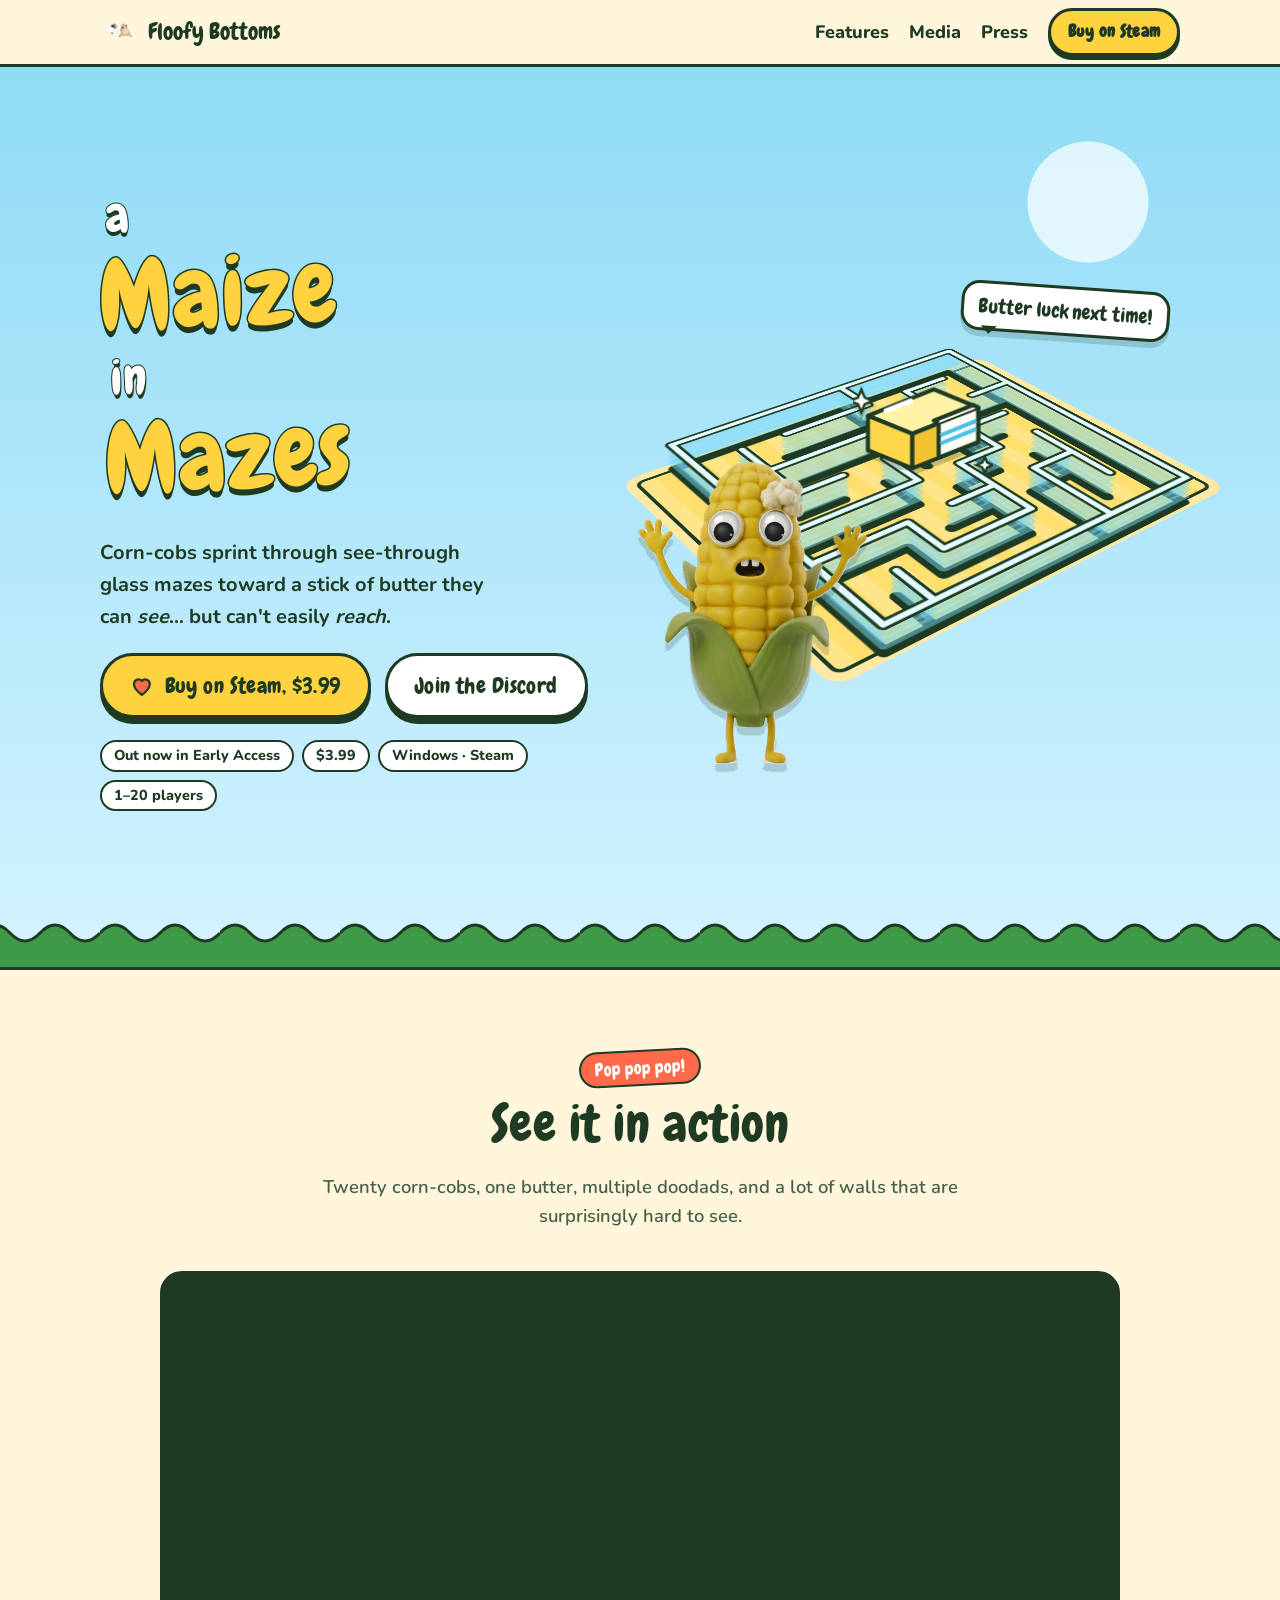
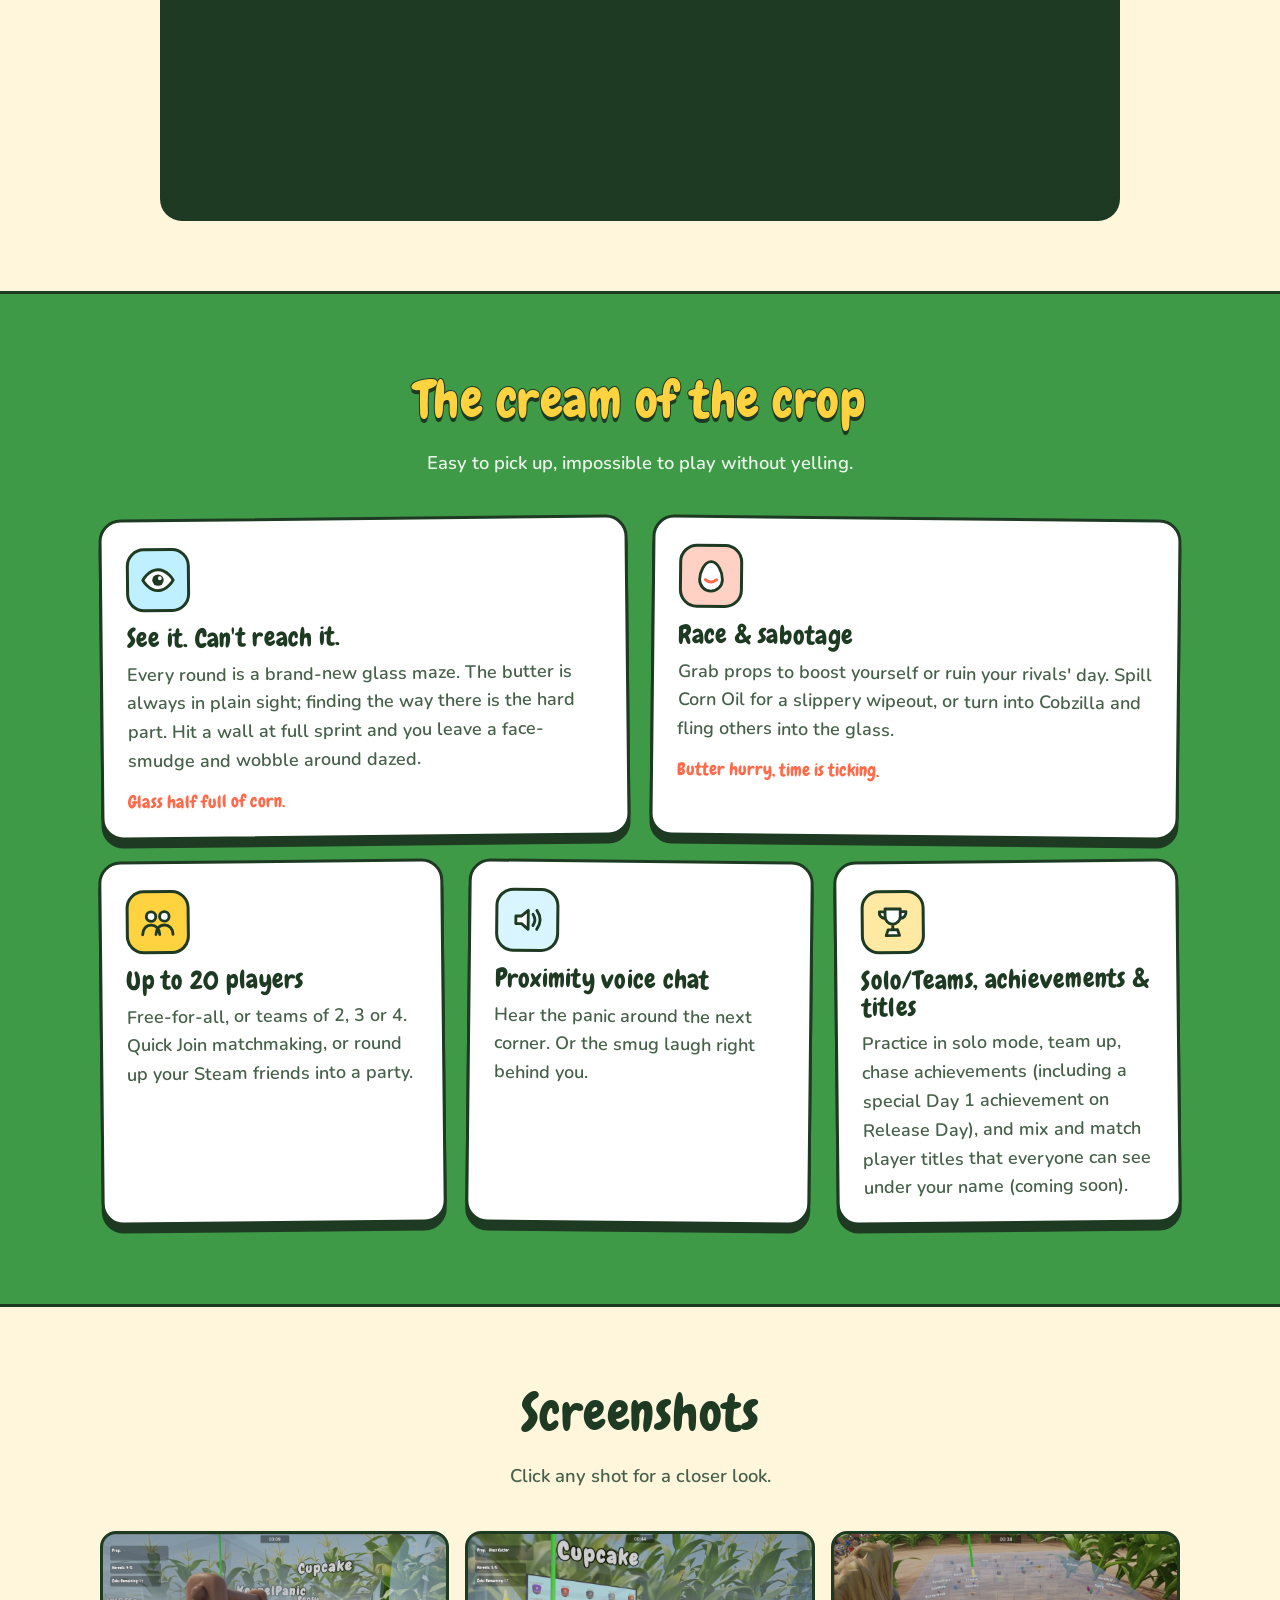
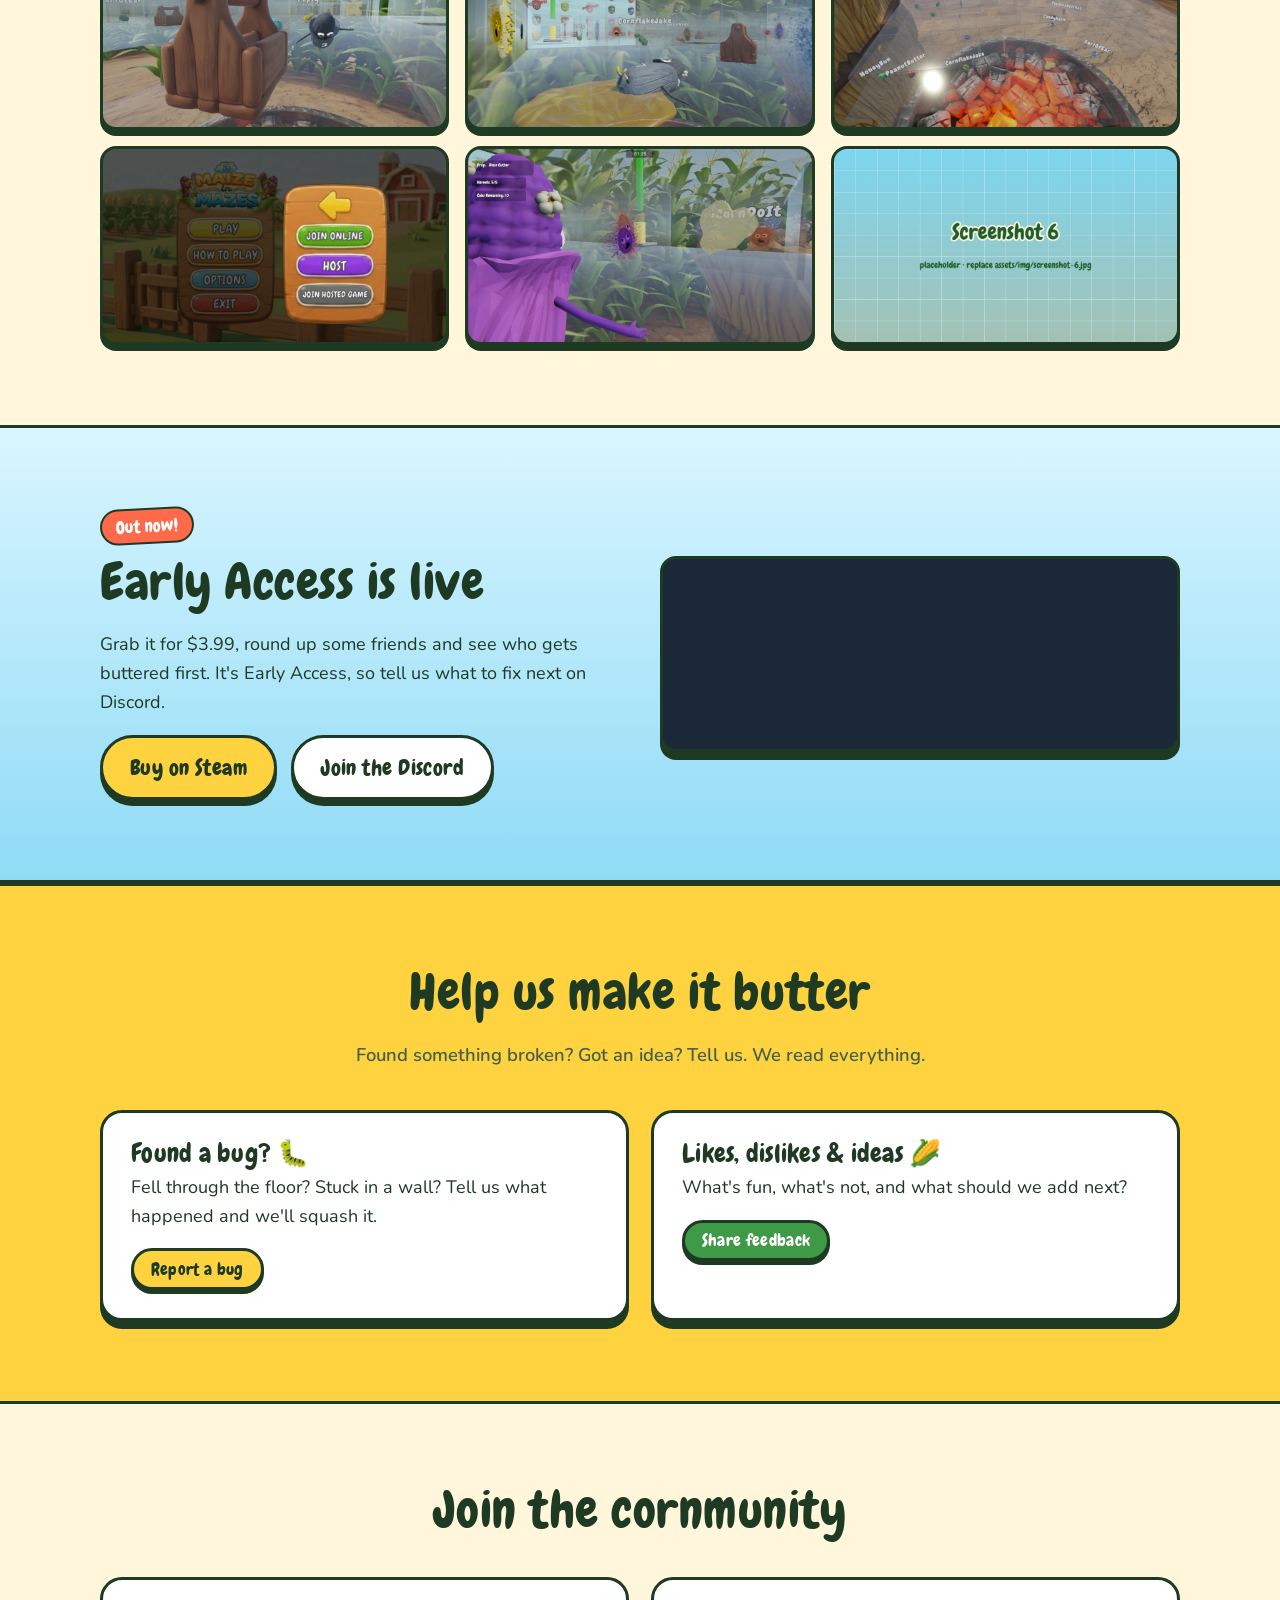
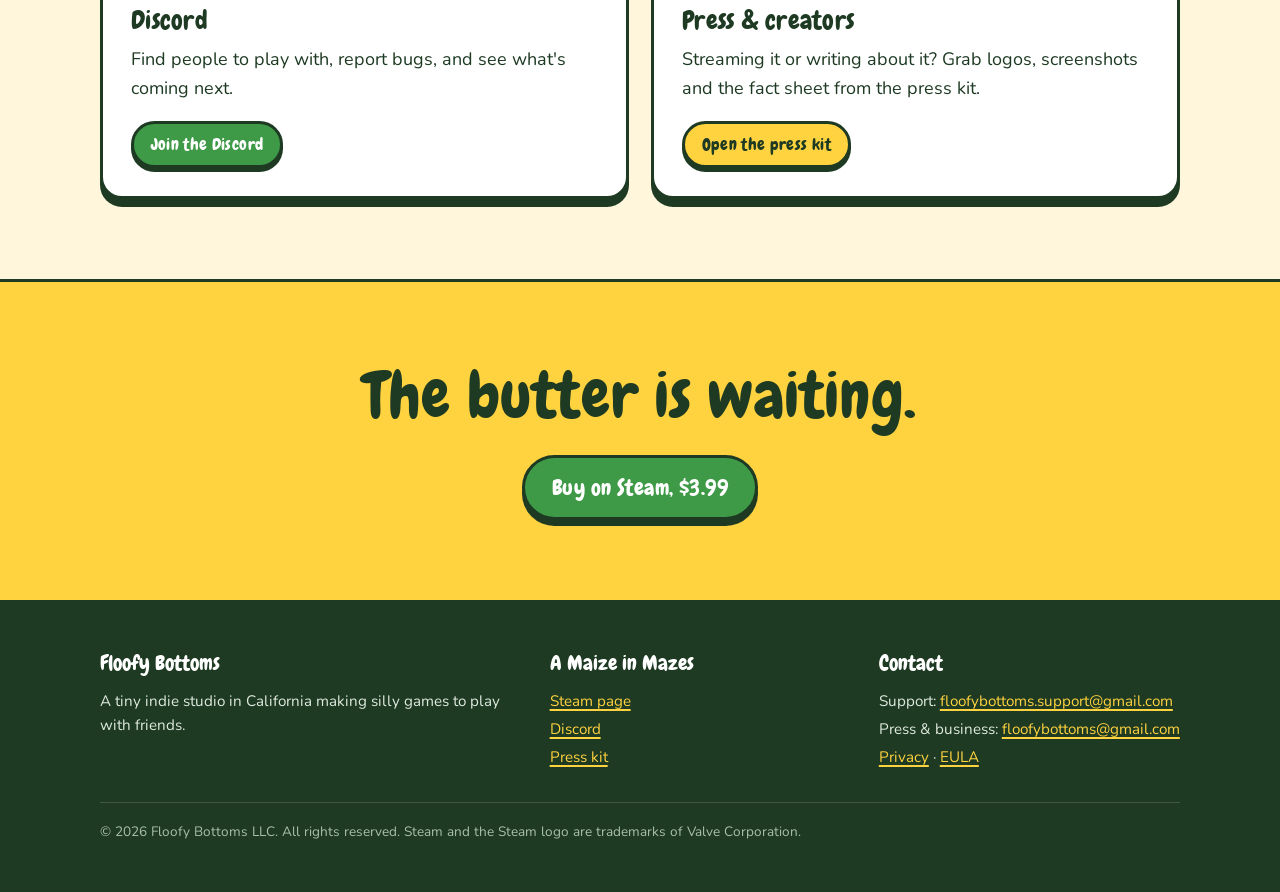
==== a-maize-in-mazes/index.html @ b03b8fa8 "Remove playtest details and adjust section heading Removed playtest information and updated section " ====
<!doctype html>
<html lang="en">
<head>
  <meta charset="utf-8">
  <meta name="viewport" content="width=device-width, initial-scale=1">
  <title>A Maize in Mazes: a corn-cob party racer on Steam</title>
  <meta name="description" content="A first-person multiplayer party racer for up to 20 players. Corn-cob characters sprint through see-through glass mazes toward a stick of butter they can see but can't easily reach. Early Access on Steam, Nov 6, 2026.">
  <link rel="canonical" href="https://floofybottoms.com/a-maize-in-mazes/">
  <link rel="icon" href="/assets/img/favicon.svg" type="image/svg+xml">
  <meta name="theme-color" content="#8fdbf5">
  <meta property="og:type" content="website">
  <meta property="og:site_name" content="Floofy Bottoms">
  <meta property="og:title" content="A Maize in Mazes: Wishlist on Steam">
  <meta property="og:description" content="Corn-cobs. Glass mazes. One stick of butter. Up to 20 players race, sabotage and smack face-first into walls. Early Access Nov 6, 2026.">
  <meta property="og:url" content="https://floofybottoms.com/a-maize-in-mazes/">
  <meta property="og:image" content="https://floofybottoms.com/assets/img/og-image.jpg">
  <meta name="twitter:card" content="summary_large_image">
  <link rel="preload" href="/assets/fonts/chewy.woff2" as="font" type="font/woff2" crossorigin>
  <link rel="stylesheet" href="/assets/css/style.css">
  <link rel="stylesheet" href="/assets/css/forms.css">
  <script type="application/ld+json">
  {"@context":"https://schema.org","@type":"VideoGame","name":"A Maize in Mazes","url":"https://floofybottoms.com/a-maize-in-mazes/","gamePlatform":"PC (Windows)","applicationCategory":"Game","genre":["Party","Racing","Multiplayer"],"numberOfPlayers":{"@type":"QuantitativeValue","minValue":1,"maxValue":20},"author":{"@type":"Organization","name":"Floofy Bottoms LLC","url":"https://floofybottoms.com/"},"publisher":{"@type":"Organization","name":"Floofy Bottoms LLC"},"datePublished":"2026-11-06","offers":{"@type":"Offer","price":"3.99","priceCurrency":"USD","url":"https://store.steampowered.com/app/5151180/"}}
  </script>
</head>
<body>
  <a class="skip" href="#main">Skip to content</a>

  <header class="nav">
    <div class="wrap">
      <a class="brand" href="/"><img src="/assets/img/pom-placeholder.svg" alt=""><span>Floofy Bottoms</span></a>
      <nav class="nav-links" aria-label="Main">
        <a href="#features">Features</a>
        <a href="#media">Media</a>
        <a href="/a-maize-in-mazes/press/">Press</a>
        <a class="btn btn-small" data-steam href="https://store.steampowered.com/app/5151180/" data-pre="Wishlist" data-post="Buy on Steam">Wishlist</a>
      </nav>
    </div>
  </header>

  <main id="main">
    <!-- ================= HERO ================= -->
    <section class="hero" aria-labelledby="title">
      <div class="wrap">
        <div>
          <h1 class="hero-title" id="title"><small>a</small>Maize<small>in</small>Mazes</h1>
          <p class="hero-hook">Corn-cobs sprint through <strong>see-through glass mazes</strong> toward a stick of butter they can <em>see</em>&hellip; but can't easily <em>reach</em>.</p>
          <div class="btn-row">
            <a class="btn" data-steam href="https://store.steampowered.com/app/5151180/">
              <svg viewBox="0 0 24 24" aria-hidden="true"><path d="M12 21s-8-5.2-8-11a4.6 4.6 0 0 1 8-3 4.6 4.6 0 0 1 8 3c0 5.8-8 11-8 11z" fill="#ff6b4a" stroke="#1e3a23" stroke-width="2.2" stroke-linejoin="round"/></svg>
              <span data-pre="Wishlist on Steam" data-post="Buy on Steam, {price}">Wishlist on Steam</span>
            </a>
            <a class="btn btn-white only-post" href="/discord">Join the Discord</a>
          </div>
          <ul class="hero-meta" aria-label="Game facts">
            <li class="only-pre">Early Access &middot; Nov 6, 2026</li>
            <li class="only-post">Out now in Early Access</li>
            <li>$3.99</li>
            <li>Windows &middot; Steam</li>
            <li>1&ndash;20 players</li>
          </ul>
        </div>

        <div class="diorama" aria-hidden="true">
          <span class="speech">Butter luck next time!</span>
          <div class="maze-stage">
            <div class="maze-tilt">
              <div class="maze-floor"></div>
              <svg class="maze-layer z0" viewBox="0 0 280 280" aria-hidden="true"><path d="M0 0h40M0 160h40M0 200h40M40 0h40M40 80h40M40 120h40M40 160h40M40 200h40M80 0h40M80 40h40M80 80h40M80 160h40M80 240h40M120 0h40M120 40h40M120 80h40M120 200h40M120 240h40M160 0h40M160 80h40M160 160h40M200 0h40M200 40h40M200 120h40M200 200h40M240 0h40M240 80h40M0 0v40M0 40v40M0 80v40M0 120v40M0 160v40M0 200v40M0 240v40M40 40v40M40 80v40M40 240v40M80 200v40M120 120v40M160 0v40M160 80v40M160 160v40M160 200v40M200 40v40M200 80v40M200 120v40M200 200v40M200 240v40M240 160v40M240 200v40M0 280h280M280 0v280" stroke="#1e3a23" stroke-width="10"/></svg>
            <svg class="maze-layer z1" viewBox="0 0 280 280" aria-hidden="true"><path d="M0 0h40M0 160h40M0 200h40M40 0h40M40 80h40M40 120h40M40 160h40M40 200h40M80 0h40M80 40h40M80 80h40M80 160h40M80 240h40M120 0h40M120 40h40M120 80h40M120 200h40M120 240h40M160 0h40M160 80h40M160 160h40M200 0h40M200 40h40M200 120h40M200 200h40M240 0h40M240 80h40M0 0v40M0 40v40M0 80v40M0 120v40M0 160v40M0 200v40M0 240v40M40 40v40M40 80v40M40 240v40M80 200v40M120 120v40M160 0v40M160 80v40M160 160v40M160 200v40M200 40v40M200 80v40M200 120v40M200 200v40M200 240v40M240 160v40M240 200v40M0 280h280M280 0v280" stroke="rgba(120,215,245,.5)" stroke-width="8"/></svg>
            <svg class="maze-layer z2" viewBox="0 0 280 280" aria-hidden="true"><path d="M0 0h40M0 160h40M0 200h40M40 0h40M40 80h40M40 120h40M40 160h40M40 200h40M80 0h40M80 40h40M80 80h40M80 160h40M80 240h40M120 0h40M120 40h40M120 80h40M120 200h40M120 240h40M160 0h40M160 80h40M160 160h40M200 0h40M200 40h40M200 120h40M200 200h40M240 0h40M240 80h40M0 0v40M0 40v40M0 80v40M0 120v40M0 160v40M0 200v40M0 240v40M40 40v40M40 80v40M40 240v40M80 200v40M120 120v40M160 0v40M160 80v40M160 160v40M160 200v40M200 40v40M200 80v40M200 120v40M200 200v40M200 240v40M240 160v40M240 200v40M0 280h280M280 0v280" stroke="rgba(120,215,245,.45)" stroke-width="8"/></svg>
            <svg class="maze-layer z3" viewBox="0 0 280 280" aria-hidden="true"><path d="M0 0h40M0 160h40M0 200h40M40 0h40M40 80h40M40 120h40M40 160h40M40 200h40M80 0h40M80 40h40M80 80h40M80 160h40M80 240h40M120 0h40M120 40h40M120 80h40M120 200h40M120 240h40M160 0h40M160 80h40M160 160h40M200 0h40M200 40h40M200 120h40M200 200h40M240 0h40M240 80h40M0 0v40M0 40v40M0 80v40M0 120v40M0 160v40M0 200v40M0 240v40M40 40v40M40 80v40M40 240v40M80 200v40M120 120v40M160 0v40M160 80v40M160 160v40M160 200v40M200 40v40M200 80v40M200 120v40M200 200v40M200 240v40M240 160v40M240 200v40M0 280h280M280 0v280" stroke="rgba(120,215,245,.45)" stroke-width="8"/></svg>
            <svg class="maze-layer z4" viewBox="0 0 280 280" aria-hidden="true"><path d="M0 0h40M0 160h40M0 200h40M40 0h40M40 80h40M40 120h40M40 160h40M40 200h40M80 0h40M80 40h40M80 80h40M80 160h40M80 240h40M120 0h40M120 40h40M120 80h40M120 200h40M120 240h40M160 0h40M160 80h40M160 160h40M200 0h40M200 40h40M200 120h40M200 200h40M240 0h40M240 80h40M0 0v40M0 40v40M0 80v40M0 120v40M0 160v40M0 200v40M0 240v40M40 40v40M40 80v40M40 240v40M80 200v40M120 120v40M160 0v40M160 80v40M160 160v40M160 200v40M200 40v40M200 80v40M200 120v40M200 200v40M200 240v40M240 160v40M240 200v40M0 280h280M280 0v280" stroke="#1e3a23" stroke-width="10"/><path d="M0 0h40M0 160h40M0 200h40M40 0h40M40 80h40M40 120h40M40 160h40M40 200h40M80 0h40M80 40h40M80 80h40M80 160h40M80 240h40M120 0h40M120 40h40M120 80h40M120 200h40M120 240h40M160 0h40M160 80h40M160 160h40M200 0h40M200 40h40M200 120h40M200 200h40M240 0h40M240 80h40M0 0v40M0 40v40M0 80v40M0 120v40M0 160v40M0 200v40M0 240v40M40 40v40M40 80v40M40 240v40M80 200v40M120 120v40M160 0v40M160 80v40M160 160v40M160 200v40M200 40v40M200 80v40M200 120v40M200 200v40M200 240v40M240 160v40M240 200v40M0 280h280M280 0v280" stroke="#e4fbff" stroke-width="5"/></svg>

              <div class="butter-bb"><img src="/assets/img/butter.svg" alt=""></div>
            </div>
          </div>
          <div class="mascot" aria-hidden="true">
            <img src="/assets/img/mascot-body.png" alt="" width="409" height="535">
            <svg class="mascot-eyes" viewBox="0 0 409 535">
              <defs>
                <radialGradient id="pupilGrad" cx=".5" cy=".5" r=".55" fx=".36" fy=".3"><stop offset="0" stop-color="#5a5a5a"/><stop offset=".55" stop-color="#262626"/><stop offset="1" stop-color="#111"/></radialGradient>
                <radialGradient id="domeGrad" cx=".5" cy=".5" r=".5"><stop offset=".7" stop-color="#000" stop-opacity="0"/><stop offset="1" stop-color="#3a2a00" stop-opacity=".22"/></radialGradient>
      <clipPath id="clipL"><ellipse cx="155.8" cy="118.6" rx="26.0" ry="27.9" transform="rotate(43.4 155.8 118.6)"/></clipPath>
      <clipPath id="clipR"><ellipse cx="244.7" cy="118.6" rx="26.2" ry="28.8" transform="rotate(140.2 244.7 118.6)"/></clipPath>
              </defs>
    <g clip-path="url(#clipL)">
      <circle class="pupil" data-mode="track" data-cx="155.8" data-cy="118.6" data-reach="8.0" cx="155.0" cy="128.0" r="17.5" fill="url(#pupilGrad)"/>
      <ellipse cx="155.8" cy="118.6" rx="26.0" ry="27.9" transform="rotate(43.4 155.8 118.6)" fill="url(#domeGrad)"/>
      <ellipse cx="145.9" cy="106.0" rx="8.8" ry="5.0" transform="rotate(-35 145.9 106.0)" fill="#fff" opacity=".75"/>
      <circle cx="167.5" cy="132.5" r="2.2" fill="#fff" opacity=".55"/>
    </g>
    <g clip-path="url(#clipR)">
      <circle class="pupil" data-mode="wild" data-cx="244.7" data-cy="118.6" data-reach="8.7" cx="246.2" cy="104.8" r="17.0" fill="url(#pupilGrad)"/>
      <ellipse cx="244.7" cy="118.6" rx="26.2" ry="28.8" transform="rotate(140.2 244.7 118.6)" fill="url(#domeGrad)"/>
      <ellipse cx="234.7" cy="105.6" rx="8.9" ry="5.2" transform="rotate(-35 234.7 105.6)" fill="#fff" opacity=".75"/>
      <circle cx="256.5" cy="133.0" r="2.2" fill="#fff" opacity=".55"/>
    </g>
            </svg>
          </div>
        </div>
      </div>
    </section>

    <!-- ================= TRAILER ================= -->
    <section id="media" aria-labelledby="trailer-h">
      <div class="wrap">
        <div class="section-head">
          <span class="kicker">Pop pop pop!</span>
          <h2 id="trailer-h">See it in action</h2>
          <p>Twenty corn-cobs, one butter, multiple doodads, and a lot of walls that are surprisingly hard to see.</p>
        </div>
        <div class="video-frame" data-trailer>
          <img src="/assets/img/gameplay-loop.jpg" alt="Gameplay of A Maize in Mazes: corn-cob racers inside a glass maze" loading="lazy">
          <span class="video-badge">Trailer coming soon!</span>
        </div>
      </div>
    </section>

    <!-- ================= FEATURES ================= -->
    <section id="features" class="band-green" aria-labelledby="features-h">
      <div class="wrap">
        <div class="section-head">
          <h2 id="features-h">The cream of the crop</h2>
          <p>Easy to pick up, impossible to play without yelling.</p>
        </div>
        <div class="features">
          <article class="feature">
            <div class="icon" style="background:#bff0ff"><svg viewBox="0 0 40 40" aria-hidden="true"><path d="M4 20s6-11 16-11 16 11 16 11-6 11-16 11S4 20 4 20z" fill="#fff" stroke="#1e3a23" stroke-width="3" stroke-linejoin="round"/><circle cx="20" cy="20" r="6" fill="#1e3a23"/><circle cx="22" cy="18" r="2" fill="#fff"/></svg></div>
            <h3>See it. Can't reach it.</h3>
            <p>Every round is a brand-new glass maze. The butter is always in plain sight; finding the way there is the hard part. Hit a wall at full sprint and you leave a face-smudge and wobble around dazed.</p>
            <span class="pun">Glass half full of corn.</span>
          </article>
          <article class="feature">
            <div class="icon" style="background:#ffd0c4"><svg viewBox="0 0 40 40" aria-hidden="true"><path d="M20 5c7 0 12 11 12 19a12 12 0 0 1-24 0C8 16 13 5 20 5z" fill="#fff" stroke="#1e3a23" stroke-width="3"/><path d="M14 24q6 5 12 0" fill="none" stroke="#ff6b4a" stroke-width="3" stroke-linecap="round"/></svg></div>
            <h3>Race &amp; sabotage</h3>
            <p>Grab props to boost yourself or ruin your rivals' day. Spill Corn Oil for a slippery wipeout, or turn into Cobzilla and fling others into the glass.</p>
            <span class="pun">Butter hurry, time is ticking.</span>
          </article>
          <article class="feature">
            <div class="icon"><svg viewBox="0 0 40 40" aria-hidden="true"><circle cx="13" cy="14" r="5" fill="#fff" stroke="#1e3a23" stroke-width="3"/><circle cx="27" cy="14" r="5" fill="#fff" stroke="#1e3a23" stroke-width="3"/><path d="M4 33c0-6 4-10 9-10s9 4 9 10M18 33c0-6 4-10 9-10s9 4 9 10" fill="none" stroke="#1e3a23" stroke-width="3" stroke-linecap="round"/></svg></div>
            <h3>Up to 20 players</h3>
            <p>Free-for-all, or teams of 2, 3 or 4. Quick Join matchmaking, or round up your Steam friends into a party.</p>
          </article>
          <article class="feature">
            <div class="icon" style="background:#d9f5ff"><svg viewBox="0 0 40 40" aria-hidden="true"><path d="M8 16h6l7-6v20l-7-6H8z" fill="#fff" stroke="#1e3a23" stroke-width="3" stroke-linejoin="round"/><path d="M26 14q4 6 0 12M30 10q7 10 0 20" fill="none" stroke="#1e3a23" stroke-width="3" stroke-linecap="round"/></svg></div>
            <h3>Proximity voice chat</h3>
            <p>Hear the panic around the next corner. Or the smug laugh right behind you.</p>
          </article>
          <article class="feature">
            <div class="icon" style="background:#ffe9a3"><svg viewBox="0 0 40 40" aria-hidden="true"><path d="M12 6h16v8a8 8 0 0 1-16 0zM12 9H6a6 6 0 0 0 6 7M28 9h6a6 6 0 0 1-6 7M20 22v6M13 34h14l-2-6H15z" fill="#fff" stroke="#1e3a23" stroke-width="3" stroke-linejoin="round"/></svg></div>
            <h3>Solo/Teams, achievements &amp; titles</h3>
            <p>Practice in solo mode, team up, chase achievements (including a special Day 1 achievement on Release Day), and mix and match player titles that everyone can see under your name (coming soon).</p>
          </article>
        </div>
      </div>
    </section>

    <!-- ================= SCREENSHOTS ================= -->
    <section aria-labelledby="shots-h">
      <div class="wrap">
        <div class="section-head">
          <h2 id="shots-h">Screenshots</h2>
          <p>Click any shot for a closer look.</p>
        </div>
        <div class="gallery">
          <button type="button" data-full="/assets/img/screenshot-1.jpg"><img src="/assets/img/screenshot-1.jpg" alt="Screenshot 1 of A Maize in Mazes" loading="lazy"></button>
          <button type="button" data-full="/assets/img/screenshot-2.jpg"><img src="/assets/img/screenshot-2.jpg" alt="Screenshot 2 of A Maize in Mazes" loading="lazy"></button>
          <button type="button" data-full="/assets/img/screenshot-3.jpg"><img src="/assets/img/screenshot-3.jpg" alt="Screenshot 3 of A Maize in Mazes" loading="lazy"></button>
          <button type="button" data-full="/assets/img/screenshot-4.jpg"><img src="/assets/img/screenshot-4.jpg" alt="Screenshot 4 of A Maize in Mazes" loading="lazy"></button>
          <button type="button" data-full="/assets/img/screenshot-5.jpg"><img src="/assets/img/screenshot-5.jpg" alt="Screenshot 5 of A Maize in Mazes" loading="lazy"></button>
          <button type="button" data-full="/assets/img/screenshot-6.jpg"><img src="/assets/img/screenshot-6.jpg" alt="Screenshot 6 of A Maize in Mazes" loading="lazy"></button>
        </div>
      </div>
    </section>

    <!-- ================= STEAM ================= -->
    <section class="band-sky" id="playtest" aria-labelledby="pt-h">
      <div class="wrap split">
        <div class="only-post">
          <span class="kicker">Out now!</span>
          <h2>Early Access is live</h2>
          <p>Grab it for $3.99, round up some friends and see who gets buttered first. It's Early Access, so tell us what to fix next on Discord.</p>
          <div class="btn-row">
            <a class="btn" data-steam href="https://store.steampowered.com/app/5151180/">Buy on Steam</a>
            <a class="btn btn-white" href="/discord">Join the Discord</a>
          </div>
        </div>
        <div class="steam-widget">
          <iframe src="https://store.steampowered.com/widget/5151180/" title="A Maize in Mazes on Steam" loading="lazy"></iframe>
        </div>
      </div>
    </section>

    <!-- ================= BUGS & FEEDBACK ================= -->
    <section class="band-butter" id="feedback" aria-labelledby="fb-h">
      <div class="wrap">
        <div class="section-head">
          <h2 id="fb-h">Help us make it butter</h2>
          <p>Found something broken? Got an idea? Tell us. We read everything.</p>
        </div>
        <div class="form-cta">
          <div class="card">
            <h3>Found a bug? 🐛</h3>
            <p>Fell through the floor? Stuck in a wall? Tell us what happened and we'll squash it.</p>
            <button class="btn btn-small" type="button" data-open-form="bug">Report a bug</button>
          </div>
          <div class="card">
            <h3>Likes, dislikes &amp; ideas 🌽</h3>
            <p>What's fun, what's not, and what should we add next?</p>
            <button class="btn btn-small btn-green" type="button" data-open-form="feedback">Share feedback</button>
          </div>
        </div>
      </div>

      <!-- Bug report form -->
      <dialog class="form-dialog" data-form="bug" aria-labelledby="bug-h">
        <div class="form-inner">
          <button class="form-close" type="button" data-close aria-label="Close">✕</button>
          <span class="kicker">Bug report</span>
          <h3 id="bug-h">Found a bug? 🐛</h3>
          <p class="sub">Tell us what broke and we'll squash it.</p>
          <form class="f">
            <label for="bug-what">What happened?</label>
            <textarea id="bug-what" name="what_happened" required placeholder="I fell through the floor near the butter..."></textarea>

            <label for="bug-steps">Steps to make it happen again <span class="hint">(optional)</span></label>
            <textarea id="bug-steps" name="steps" placeholder="1. Start a free-for-all round&#10;2. ..."></textarea>

            <div class="row">
              <div>
                <label for="bug-mode">Game mode</label>
                <select id="bug-mode" name="game_mode">
                  <option>Free-for-all</option>
                  <option>Teams</option>
                  <option>Solo</option>
                  <option>Lobby / menus</option>
                  <option>Not sure</option>
                </select>
              </div>
              <div>
                <label for="bug-often">How often?</label>
                <select id="bug-often" name="how_often">
                  <option>Every time</option>
                  <option>Sometimes</option>
                  <option>Only once</option>
                </select>
              </div>
            </div>

            <div class="row">
              <div>
                <label for="bug-steam">Steam name <span class="hint">(optional)</span></label>
                <input id="bug-steam" type="text" name="steam_name" autocomplete="nickname">
              </div>
              <div>
                <label for="bug-email">Email <span class="hint">(optional, for follow-up)</span></label>
                <input id="bug-email" type="email" name="email" autocomplete="email" placeholder="you@example.com">
              </div>
            </div>

            <label for="bug-link">Screenshot or video link <span class="hint">(optional)</span></label>
            <input id="bug-link" type="url" name="media_link" placeholder="Paste a link (Steam screenshot, Imgur, YouTube)">

            <label class="agree"><input type="checkbox" name="agreed_to_feedback_terms" value="Yes" required> <span>I agree to the <a href="/feedback-terms/" target="_blank" rel="noopener">Feedback &amp; Ideas Terms</a>: anything I send can be used freely by Floofy Bottoms, with no payment or credit.</span></label>
            <label class="hp">Leave this empty <input type="checkbox" name="botcheck" tabindex="-1" autocomplete="off"></label>

            <div class="actions">
              <button class="btn" type="submit" data-label="Send bug report">Send bug report</button>
            </div>
            <p class="form-status" role="status"></p>
            <p class="form-note">Only "What happened?" is required. See our <a href="/privacy/">privacy policy</a>.</p>
          </form>
          <div class="form-thanks" hidden>
            <h3>Thanks! 🐛🔨</h3>
            <p>Your bug report is on its way. We'll get squashing.</p>
            <button class="btn btn-small btn-white" type="button" data-close>Close</button>
          </div>
        </div>
      </dialog>

      <!-- Likes / dislikes / ideas form -->
      <dialog class="form-dialog" data-form="feedback" aria-labelledby="idea-h">
        <div class="form-inner">
          <button class="form-close" type="button" data-close aria-label="Close">✕</button>
          <span class="kicker" style="background:var(--leaf)">Feedback</span>
          <h3 id="idea-h">Likes, dislikes &amp; ideas 🌽</h3>
          <p class="sub">What's fun? What's not? What should we add?</p>
          <form class="f">
            <fieldset>
              <legend>This is a&hellip;</legend>
              <div class="chips">
                <label><input type="radio" name="feedback_type" value="Like" checked><span>Like</span></label>
                <label><input type="radio" name="feedback_type" value="Dislike"><span>Dislike</span></label>
                <label><input type="radio" name="feedback_type" value="Idea"><span>Idea</span></label>
              </div>
            </fieldset>

            <label for="idea-msg">Tell us more</label>
            <textarea id="idea-msg" name="message" required style="min-height:160px" placeholder="More sabotage props! Maybe a popcorn bomb?"></textarea>

            <div class="row">
              <div>
                <label for="idea-steam">Steam name <span class="hint">(optional)</span></label>
                <input id="idea-steam" type="text" name="steam_name" autocomplete="nickname">
              </div>
              <div>
                <label for="idea-email">Email <span class="hint">(optional)</span></label>
                <input id="idea-email" type="email" name="email" autocomplete="email" placeholder="you@example.com">
              </div>
            </div>

            <label class="agree"><input type="checkbox" name="agreed_to_feedback_terms" value="Yes" required> <span>I agree to the <a href="/feedback-terms/" target="_blank" rel="noopener">Feedback &amp; Ideas Terms</a>: anything I send can be used freely by Floofy Bottoms, with no payment or credit.</span></label>            
            <label class="hp">Leave this empty <input type="checkbox" name="botcheck" tabindex="-1" autocomplete="off"></label>

            <div class="actions">
              <button class="btn btn-green" type="submit" data-label="Send feedback">Send feedback</button>
            </div>
            <p class="form-status" role="status"></p>
            <p class="form-note">See our <a href="/privacy/">privacy policy</a>.</p>
          </form>
          <div class="form-thanks" hidden>
            <h3>Thanks! 🌽</h3>
            <p>Got it. Every idea gets read, even the corny ones.</p>
            <button class="btn btn-small btn-white" type="button" data-close>Close</button>
          </div>
        </div>
      </dialog>
    </section>

    <!-- ================= COMMUNITY ================= -->
    <section aria-labelledby="comm-h">
      <div class="wrap">
        <div class="section-head">
          <h2 id="comm-h">Join the cornmunity</h2>
        </div>
        <div class="cards-2">
          <div class="card">
            <h3>Discord</h3>
            <p>Find people to play with, report bugs, and see what's coming next.</p>
            <a class="btn btn-green btn-small" href="/discord">Join the Discord</a>
          </div>
          <div class="card">
            <h3>Press &amp; creators</h3>
            <p>Streaming it or writing about it? Grab logos, screenshots and the fact sheet from the press kit.</p>
            <a class="btn btn-small" href="/a-maize-in-mazes/press/">Open the press kit</a>
          </div>
        </div>
      </div>
    </section>

    <!-- ================= FINAL CTA ================= -->
    <section class="band-butter final" aria-labelledby="final-h">
      <div class="wrap">
        <h2 id="final-h" data-pre="Don't get left on the cob." data-post="The butter is waiting.">Don't get left on the cob.</h2>
        <p class="only-pre"><strong>Early Access on Steam: November 6, 2026.</strong></p>
        <div class="btn-row">
          <a class="btn btn-green" data-steam href="https://store.steampowered.com/app/5151180/"><span data-pre="Wishlist on Steam" data-post="Buy on Steam, {price}">Wishlist on Steam</span></a>
        </div>
      </div>
    </section>
  </main>

  <footer class="footer">
    <div class="wrap">
      <div>
        <h4>Floofy Bottoms</h4>
        <p>A tiny indie studio in California making silly games to play with friends.</p>
      </div>
      <div>
        <h4>A Maize in Mazes</h4>
        <ul>
          <li><a data-steam href="https://store.steampowered.com/app/5151180/">Steam page</a></li>
          <li><a href="/discord">Discord</a></li>
          <li><a href="/a-maize-in-mazes/press/">Press kit</a></li>
        </ul>
      </div>
      <div>
        <h4>Contact</h4>
        <ul>
          <li>Support: <a href="mailto:floofybottoms.support@gmail.com">floofybottoms.support@gmail.com</a></li>
          <li>Press &amp; business: <a href="mailto:floofybottoms@gmail.com">floofybottoms@gmail.com</a></li>
          <li><a href="/privacy/">Privacy</a> &middot; <a href="/eula/">EULA</a></li>
        </ul>
      </div>
      <p class="legal">&copy; <span data-year>2026</span> Floofy Bottoms LLC. All rights reserved. Steam and the Steam logo are trademarks of Valve Corporation.</p>
    </div>
  </footer>


  <div class="lightbox" role="dialog" aria-modal="true" aria-label="Screenshot viewer">
    <button class="btn btn-small btn-white" type="button">Close</button>
    <img alt="">
  </div>

  <script src="/assets/js/site.js"></script>
  <script src="/assets/js/forms.js"></script>
</body>
</html>
---- assets/css/style.css ----
/* Floofy Bottoms / A Maize in Mazes — shared stylesheet
   Fonts are self-hosted (no Google request): Chewy + Nunito, both SIL Open Font License. */

@font-face { font-family: "Chewy"; src: url("../fonts/chewy.woff2") format("woff2"); font-display: swap; }
@font-face { font-family: "Nunito"; src: url("../fonts/nunito.woff2") format("woff2"); font-weight: 200 1000; font-display: swap; }

:root {
  --butter: #ffd23f;
  --butter-deep: #f2b705;
  --butter-pale: #fff1b8;
  --leaf: #3e9a47;
  --leaf-deep: #1f5e2e;
  --cream: #fff6dc;
  --sky: #8fdbf5;
  --sky-deep: #4cbfe6;
  --glass: rgba(190, 240, 255, 0.55);
  --tomato: #ff6b4a;
  --ink: #1e3a23;
  --ink-soft: #46604a;
  --white: #ffffff;
  --radius: 22px;
  --wrap: 1120px;
  --shadow: 0 6px 0 rgba(30, 58, 35, 0.18);
}

* { box-sizing: border-box; }
html { scroll-behavior: smooth; }
body {
  margin: 0;
  font-family: "Nunito", system-ui, sans-serif;
  font-size: 18px;
  line-height: 1.6;
  color: var(--ink);
  background: var(--cream);
  -webkit-font-smoothing: antialiased;
  overflow-x: hidden;
}
img, svg, video, iframe { max-width: 100%; display: block; }
a { color: var(--leaf-deep); text-decoration-thickness: 2px; text-underline-offset: 3px; }
a:hover { color: var(--leaf); }
h1, h2, h3, .chewy { font-family: "Chewy", "Nunito", sans-serif; font-weight: 400; line-height: 1.05; letter-spacing: 0.01em; margin: 0 0 0.4em; }
h2 { font-size: clamp(2.1rem, 5vw, 3.2rem); }
h3 { font-size: 1.6rem; }
p { margin: 0 0 1em; }
.wrap { width: 100%; max-width: var(--wrap); margin: 0 auto; padding: 0 20px; }
.skip { position: absolute; left: -999px; top: 8px; background: var(--ink); color: var(--white); padding: 8px 14px; border-radius: 10px; z-index: 100; }
.skip:focus { left: 8px; }
:focus-visible { outline: 4px solid var(--tomato); outline-offset: 3px; border-radius: 8px; }

/* ---------- Buttons ---------- */
.btn {
  --bg: var(--butter); --fg: var(--ink); --edge: var(--butter-deep);
  display: inline-flex; align-items: center; justify-content: center; gap: 0.5em;
  font-family: "Chewy", sans-serif; font-size: 1.35rem; letter-spacing: 0.02em;
  padding: 0.6em 1.25em 0.55em; border-radius: 999px;
  background: var(--bg); color: var(--fg); text-decoration: none;
  border: 3px solid var(--ink);
  box-shadow: 0 6px 0 var(--ink);
  transition: transform 0.12s ease, box-shadow 0.12s ease;
  cursor: pointer; white-space: nowrap;
}
.btn:hover { color: var(--fg); transform: translateY(-2px) rotate(-1deg); box-shadow: 0 8px 0 var(--ink); }
.btn:active { transform: translateY(5px); box-shadow: 0 1px 0 var(--ink); }
.btn svg { width: 1.1em; height: 1.1em; flex: none; }
.btn-green { --bg: var(--leaf); --fg: var(--white); }
.btn-white { --bg: var(--white); }
.btn-small { font-size: 1.05rem; padding: 0.45em 1em 0.4em; box-shadow: 0 4px 0 var(--ink); }
.btn-row { display: flex; flex-wrap: wrap; gap: 16px 14px; align-items: center; }

/* ---------- Top nav ---------- */
.nav { position: sticky; top: 0; z-index: 50; background: rgba(255, 246, 220, 0.92); backdrop-filter: blur(8px); border-bottom: 3px solid var(--ink); }
.nav .wrap { display: flex; align-items: center; gap: 18px; min-height: 64px; }
.brand { display: flex; align-items: center; gap: 10px; text-decoration: none; color: var(--ink); font-family: "Chewy", sans-serif; font-size: 1.45rem; }
.brand img, .brand svg { width: 38px; height: 38px; }
.nav-links { display: flex; gap: 20px; margin-left: auto; align-items: center; }
.nav-links a { font-weight: 800; text-decoration: none; color: var(--ink); }
.nav-links a:hover { color: var(--leaf); }
@media (max-width: 760px) {
  .nav-links a:not(.btn) { display: none; }
  .brand span { font-size: 1.2rem; }
}

/* ---------- Game page hero ---------- */
.hero {
  position: relative;
  background:
    radial-gradient(circle at 85% 15%, rgba(255,255,255,0.7) 0 60px, transparent 61px),
    linear-gradient(180deg, var(--sky) 0%, #d4f3ff 100%);
  border-bottom: 3px solid var(--ink);
  overflow: hidden;
}
.hero::after { content: ""; position: absolute; left: 0; right: 0; bottom: 0; height: 56px; background: url("data:image/svg+xml,%3Csvg xmlns='http://www.w3.org/2000/svg' viewBox='0 0 120 56'%3E%3Cpath d='M0 22Q15 6 30 22T60 22T90 22T120 22V56H0Z' fill='%233e9a47'/%3E%3Cpath d='M0 22Q15 6 30 22T60 22T90 22T120 22' fill='none' stroke='%231e3a23' stroke-width='3'/%3E%3C/svg%3E") repeat-x bottom / 120px 56px; pointer-events: none; }
.hero .wrap { position: relative; z-index: 1; display: grid; grid-template-columns: 1.05fr 1fr; gap: 24px; align-items: center; padding-top: 40px; padding-bottom: 76px; }
.hero-title { font-size: clamp(3.2rem, 9vw, 6.2rem); color: var(--butter); -webkit-text-stroke: 3px var(--ink); paint-order: stroke fill; text-shadow: 0 6px 0 var(--ink); margin-bottom: 0.25em; transform: rotate(-2deg); transform-origin: left; }
.hero-title small { display: block; font-size: 0.5em; margin: 0.05em 0 0.08em 0.2em; color: var(--white); -webkit-text-stroke: 2px var(--ink); text-shadow: 0 4px 0 var(--ink); }
.hero-hook { font-size: 1.25rem; font-weight: 700; max-width: 34ch; }
.hero-meta { display: flex; flex-wrap: wrap; gap: 8px; margin: 22px 0 0; padding: 0; list-style: none; }
.hero-meta li { background: var(--white); border: 2px solid var(--ink); border-radius: 999px; padding: 2px 12px; font-weight: 800; font-size: 0.9rem; }
.cta-note { font-size: 0.95rem; font-weight: 700; color: var(--ink-soft); margin-top: 14px; }

/* glass maze diorama */
.diorama { position: relative; aspect-ratio: 1 / 0.9; width: 100%; max-width: 520px; justify-self: center; }
.maze-stage { position: absolute; inset: 8% 6% 14%; perspective: 1100px; }
.maze-tilt { position: absolute; inset: 0; transform: rotateX(58deg) rotateZ(-38deg); transform-style: preserve-3d; }
.maze-floor { position: absolute; inset: 0; background: repeating-linear-gradient(90deg, #ffe58a 0 18px, #ffdf6e 18px 36px); border: 4px solid var(--ink); border-radius: 10px; box-shadow: 0 0 0 10px #ffe9a3; }
.maze-layer { position: absolute; inset: 0; width: 100%; height: 100%; overflow: visible; }
.maze-layer path { fill: none; stroke-linecap: round; }
.diorama .butter { position: absolute; left: 50%; top: 38%; width: 22%; transform: translate(-50%, -50%); filter: drop-shadow(0 6px 0 rgba(30,58,35,0.25)); animation: bob 2.4s ease-in-out infinite; }
.diorama .mascot { position: absolute; left: -2%; bottom: -2%; width: 40%; animation: hop 1.8s ease-in-out infinite; transform-origin: bottom center; }
.sparkle { position: absolute; font-family: "Chewy"; color: var(--white); -webkit-text-stroke: 2px var(--ink); paint-order: stroke fill; font-size: 1.4rem; }
.speech { position: absolute; right: 2%; top: 4%; background: var(--white); border: 3px solid var(--ink); border-radius: 18px; padding: 6px 14px; font-family: "Chewy"; font-size: 1.25rem; transform: rotate(4deg); box-shadow: var(--shadow); }
.speech::after { content: ""; position: absolute; left: 18px; bottom: -14px; border: 8px solid transparent; border-top-color: var(--ink); }
@keyframes bob { 50% { transform: translate(-50%, -62%); } }
@keyframes hop { 0%, 100% { transform: translateY(0) rotate(-3deg); } 40% { transform: translateY(-12px) rotate(3deg); } }

@media (max-width: 900px) {
  .hero .wrap { grid-template-columns: 1fr; padding-top: 32px; }
  .diorama { max-width: 420px; order: -1; margin-bottom: -10px; }
  .hero-title { transform: rotate(-1.5deg); }
  .hero .wrap { padding-bottom: 64px; }
  .maze-stage { inset: 10% 12% 14% 10%; }
}

/* ---------- Sections ---------- */
section { padding: 80px 0; }
.section-head { text-align: center; max-width: 720px; margin: 0 auto 40px; }
.section-head p { font-size: 1.15rem; color: var(--ink-soft); font-weight: 600; }
.kicker { display: inline-block; font-family: "Chewy"; font-size: 1.1rem; background: var(--tomato); color: var(--white); border: 2px solid var(--ink); border-radius: 999px; padding: 2px 14px; transform: rotate(-3deg); margin-bottom: 12px; }

.band-green { background: var(--leaf); color: var(--white); border-top: 3px solid var(--ink); border-bottom: 3px solid var(--ink); }
.band-green h2 { color: var(--butter); -webkit-text-stroke: 2px var(--ink); paint-order: stroke fill; text-shadow: 0 4px 0 var(--ink); }
.band-green .section-head p { color: #eaf7ea; }
.band-sky { background: linear-gradient(180deg, #d9f5ff, var(--sky)); border-top: 3px solid var(--ink); border-bottom: 3px solid var(--ink); }
.band-butter { background: var(--butter); border-top: 3px solid var(--ink); border-bottom: 3px solid var(--ink); }

/* trailer */
.video-frame { position: relative; aspect-ratio: 16 / 9; border: 4px solid var(--ink); border-radius: var(--radius); overflow: hidden; background: var(--ink); box-shadow: 0 10px 0 var(--ink); max-width: 960px; margin: 0 auto; }
.video-frame iframe, .video-frame img, .video-frame video { position: absolute; inset: 0; width: 100%; height: 100%; object-fit: cover; border: 0; }
.video-badge { position: absolute; left: 14px; bottom: 14px; background: var(--butter); border: 3px solid var(--ink); border-radius: 999px; padding: 2px 14px; font-family: "Chewy"; font-size: 1.1rem; z-index: 2; }

/* features */
.features { display: grid; grid-template-columns: repeat(6, 1fr); gap: 22px; }
.feature { grid-column: span 2; background: var(--white); color: var(--ink); border: 3px solid var(--ink); border-radius: var(--radius); padding: 26px 24px 20px; box-shadow: 0 8px 0 var(--ink); position: relative; }
.feature:nth-child(1), .feature:nth-child(2) { grid-column: span 3; }
.feature:nth-child(odd) { transform: rotate(-0.6deg); }
.feature:nth-child(even) { transform: rotate(0.6deg); }
.feature .icon { width: 64px; height: 64px; border-radius: 18px; border: 3px solid var(--ink); display: grid; place-items: center; margin-bottom: 14px; background: var(--butter); }
.feature .icon svg { width: 38px; height: 38px; }
.feature h3 { margin-bottom: 0.3em; }
.feature p { margin: 0; color: var(--ink-soft); font-weight: 600; }
.feature .pun { display: inline-block; margin-top: 12px; font-family: "Chewy"; color: var(--tomato); font-size: 1.1rem; }
@media (max-width: 900px) { .features { grid-template-columns: 1fr 1fr; } .feature, .feature:nth-child(1), .feature:nth-child(2) { grid-column: span 1; } }
@media (max-width: 600px) { .features { grid-template-columns: 1fr; } .feature { transform: none !important; } }

/* gallery */
.gallery { display: grid; grid-template-columns: repeat(3, 1fr); gap: 16px; }
.gallery button { padding: 0; border: 3px solid var(--ink); border-radius: 16px; overflow: hidden; cursor: zoom-in; background: var(--ink); box-shadow: 0 6px 0 var(--ink); transition: transform 0.15s; }
.gallery button:hover { transform: translateY(-3px) rotate(-0.8deg); }
.gallery img { width: 100%; aspect-ratio: 16/9; object-fit: cover; }
@media (max-width: 760px) { .gallery { grid-template-columns: 1fr 1fr; } }
.lightbox { position: fixed; inset: 0; background: rgba(20, 35, 22, 0.88); display: none; place-items: center; z-index: 200; padding: 20px; }
.lightbox.open { display: grid; }
.lightbox img { max-height: 86vh; border: 4px solid var(--white); border-radius: 14px; }
.lightbox button { position: absolute; top: 16px; right: 16px; }

/* playtest / steam block */
.split { display: grid; grid-template-columns: 1fr 1fr; gap: 40px; align-items: center; }
@media (max-width: 860px) { .split { grid-template-columns: 1fr; } }
.steps { counter-reset: s; list-style: none; padding: 0; margin: 0 0 24px; }
.steps li { counter-increment: s; position: relative; padding-left: 52px; margin-bottom: 14px; font-weight: 700; }
.steps li::before { content: counter(s); position: absolute; left: 0; top: -2px; width: 38px; height: 38px; border-radius: 50%; background: var(--white); border: 3px solid var(--ink); display: grid; place-items: center; font-family: "Chewy"; font-size: 1.2rem; }
.steam-widget { border: 3px solid var(--ink); border-radius: 16px; overflow: hidden; background: #1b2838; box-shadow: 0 8px 0 var(--ink); }
.steam-widget iframe { width: 100%; height: 190px; border: 0; }

/* community */
.cards-2 { display: grid; grid-template-columns: 1fr 1fr; gap: 22px; }
@media (max-width: 760px) { .cards-2 { grid-template-columns: 1fr; } }
.card { background: var(--white); border: 3px solid var(--ink); border-radius: var(--radius); padding: 28px; box-shadow: 0 8px 0 var(--ink); }

/* final CTA */
.final { text-align: center; }
.final h2 { font-size: clamp(2.4rem, 6vw, 4rem); }
.final .btn-row { justify-content: center; }

/* ---------- Footer ---------- */
.footer { background: var(--ink); color: #dfeadf; padding: 44px 0 36px; font-size: 0.95rem; }
.footer a { color: var(--butter); }
.footer .wrap { display: grid; grid-template-columns: 1.4fr 1fr 1fr; gap: 28px; }
.footer h4 { font-family: "Chewy"; font-weight: 400; font-size: 1.3rem; color: var(--white); margin: 0 0 8px; }
.footer ul { list-style: none; padding: 0; margin: 0; }
.footer li { margin-bottom: 4px; }
.footer .legal { grid-column: 1 / -1; border-top: 1px solid rgba(255,255,255,0.15); padding-top: 18px; font-size: 0.85rem; color: #a9bfaa; }
@media (max-width: 760px) { .footer .wrap { grid-template-columns: 1fr; } }

/* ---------- Studio home ---------- */
.studio-hero { background: radial-gradient(circle at 20% 20%, #fff 0 2px, transparent 3px) 0 0 / 34px 34px, linear-gradient(160deg, #ffe7ef, var(--cream) 55%, #e8f6ff); border-bottom: 3px solid var(--ink); text-align: center; padding: 70px 0 60px; }
.studio-hero .poms { width: 150px; margin: 0 auto 16px; }
.wordmark { font-size: clamp(3.2rem, 11vw, 6.6rem); color: #ffd6e4; -webkit-text-stroke: 4px var(--ink); paint-order: stroke fill; text-shadow: 0 7px 0 var(--ink); transform: rotate(-2deg); margin-bottom: 0.2em; }
.studio-hero p { font-size: 1.25rem; font-weight: 700; max-width: 36ch; margin: 0 auto; }
.game-feature { display: grid; grid-template-columns: 1.15fr 1fr; background: var(--white); border: 3px solid var(--ink); border-radius: 28px; overflow: hidden; box-shadow: 0 10px 0 var(--ink); }
.game-feature .art { background: var(--sky); border-right: 3px solid var(--ink); min-height: 280px; }
.game-feature .art img { width: 100%; height: 100%; object-fit: cover; }
.game-feature .body { padding: 34px 32px; }
.game-feature h2 { color: var(--butter); -webkit-text-stroke: 2px var(--ink); paint-order: stroke fill; text-shadow: 0 4px 0 var(--ink); font-size: clamp(2.2rem, 5vw, 3rem); }
@media (max-width: 800px) { .game-feature { grid-template-columns: 1fr; } .game-feature .art { border-right: 0; border-bottom: 3px solid var(--ink); min-height: 0; } }
.teaser { margin-top: 26px; display: flex; gap: 18px; align-items: center; background: repeating-linear-gradient(45deg, #f1ebdb 0 14px, #ece4cf 14px 28px); border: 3px dashed var(--ink); border-radius: 22px; padding: 22px 26px; }
.teaser .q { font-family: "Chewy"; font-size: 3rem; line-height: 1; flex: none; width: 64px; height: 64px; border-radius: 50%; background: var(--white); border: 3px solid var(--ink); display: grid; place-items: center; }
.teaser p { margin: 0; font-weight: 700; }

/* ---------- Text pages (press, legal) ---------- */
.page-head { background: var(--butter); border-bottom: 3px solid var(--ink); padding: 56px 0 40px; }
.page-head h1 { font-size: clamp(2.6rem, 7vw, 4.2rem); }
.page-head p { font-weight: 700; font-size: 1.15rem; max-width: 60ch; margin: 0; }
.prose { max-width: 760px; }
.prose h2 { font-size: 2.1rem; margin-top: 1.4em; }
.notice { background: var(--white); border: 3px solid var(--ink); border-left-width: 12px; border-left-color: var(--tomato); border-radius: 14px; padding: 18px 22px; margin: 0 0 28px; font-weight: 700; }
.factsheet { width: 100%; border-collapse: separate; border-spacing: 0; background: var(--white); border: 3px solid var(--ink); border-radius: 16px; overflow: hidden; }
.factsheet th, .factsheet td { text-align: left; padding: 12px 16px; border-bottom: 2px solid #efe6cc; vertical-align: top; }
.factsheet tr:last-child th, .factsheet tr:last-child td { border-bottom: 0; }
.factsheet th { width: 34%; font-family: "Chewy"; font-weight: 400; font-size: 1.15rem; background: var(--butter-pale); }
.press-grid { display: grid; grid-template-columns: repeat(auto-fill, minmax(220px, 1fr)); gap: 16px; }
.asset { background: var(--white); border: 3px solid var(--ink); border-radius: 14px; overflow: hidden; text-decoration: none; color: var(--ink); box-shadow: 0 5px 0 var(--ink); }
.asset img { width: 100%; aspect-ratio: 16/10; object-fit: cover; background: var(--sky); border-bottom: 3px solid var(--ink); }
.asset .mascot-thumb { aspect-ratio: 16/10; display: grid; place-items: center; background: var(--sky); border-bottom: 3px solid var(--ink); }
.asset .mascot-thumb img { width: auto; height: 80%; aspect-ratio: auto; border: 0; background: none; object-fit: contain; }
.asset span { display: block; padding: 8px 12px; font-weight: 800; font-size: 0.95rem; }
.asset:hover { color: var(--leaf-deep); transform: translateY(-2px); }
.copy-block { background: var(--white); border: 3px solid var(--ink); border-radius: 16px; padding: 20px 22px; }

@media (prefers-reduced-motion: reduce) {
  *, *::before, *::after { animation: none !important; transition: none !important; scroll-behavior: auto !important; }
}

/* ---------- Launch switch (controlled by SITE.mode in site.js) ---------- */
html.launched .only-pre { display: none !important; }
html:not(.launched) .only-post { display: none !important; }

/* glass maze layers + billboard butter */
.maze-layer.z1 { transform: translateZ(7px); } .maze-layer.z2 { transform: translateZ(14px); }
.maze-layer.z3 { transform: translateZ(21px); } .maze-layer.z4 { transform: translateZ(28px); }
.butter-bb { position: absolute; left: 50%; top: 50%; width: 30%; transform-origin: 50% 100%; transform: translate(-50%, -100%) rotateZ(38deg) rotateX(-58deg) translateZ(30px); }
.butter-bb img { width: 100%; animation: bob2 2.4s ease-in-out infinite; filter: drop-shadow(0 5px 0 rgba(30,58,35,0.25)); }
@keyframes bob2 { 50% { transform: translateY(-14%); } }
.smudge { position: absolute; width: 34px; height: 26px; border-radius: 50%; background: radial-gradient(ellipse, rgba(255,255,255,0.85), rgba(255,255,255,0) 70%); pointer-events: none; }

/* layered mascot: body PNG + moving pupils + fixed plastic shine */
.diorama .mascot { width: 46%; left: -6%; bottom: -8%; }
.mascot img, .mascot .mascot-eyes { width: 100%; height: auto; }
.mascot .mascot-eyes { position: absolute; inset: 0; height: 100%; overflow: visible; }
.mascot img { filter: drop-shadow(0 8px 0 rgba(30, 58, 35, 0.18)); }
---- assets/css/forms.css ----
/* Bug report + feedback forms (A Maize in Mazes page) */

.form-cta { display: grid; grid-template-columns: 1fr 1fr; gap: 22px; }
@media (max-width: 760px) { .form-cta { grid-template-columns: 1fr; } }
.form-cta .card h3 { margin-bottom: 0.2em; }

dialog.form-dialog {
  width: min(620px, calc(100vw - 24px));
  max-height: calc(100vh - 24px);
  padding: 0;
  border: 3px solid var(--ink);
  border-radius: 22px;
  background: var(--white);
  color: var(--ink);
  box-shadow: 0 10px 0 var(--ink);
  overflow: auto;
}
dialog.form-dialog::backdrop { background: rgba(20, 35, 22, 0.7); }
.form-inner { padding: 26px 26px 24px; position: relative; }
.form-inner h3 { font-size: 1.9rem; margin: 6px 0 0.15em; }
.form-inner .sub { color: var(--ink-soft); font-weight: 600; margin: 0 0 6px; }
.form-close {
  position: absolute; top: 14px; right: 14px;
  width: 40px; height: 40px; border-radius: 50%;
  border: 3px solid var(--ink); background: var(--white);
  font-family: "Chewy", sans-serif; font-size: 1.3rem; line-height: 1; cursor: pointer;
}
.form-close:hover { background: var(--butter); }

.f label, .f legend { display: block; font-weight: 800; margin: 16px 0 6px; padding: 0; }
.f fieldset { border: 0; margin: 0; padding: 0; min-width: 0; }
.f .hint { font-size: 0.85rem; color: var(--ink-soft); font-weight: 600; }
.f input[type=text], .f input[type=email], .f input[type=url], .f select, .f textarea {
  width: 100%; font: inherit; font-size: 1rem;
  padding: 10px 12px; border: 2px solid var(--ink); border-radius: 12px; background: var(--cream); color: var(--ink);
}
.f textarea { min-height: 96px; resize: vertical; }
.f input:focus, .f select:focus, .f textarea:focus { outline: 3px solid var(--tomato); outline-offset: 1px; }
.f .row { display: grid; grid-template-columns: 1fr 1fr; gap: 12px; }
@media (max-width: 560px) { .f .row { grid-template-columns: 1fr; } }

/* Like / Dislike / Idea chips (radio buttons) */
.chips { display: flex; gap: 8px; flex-wrap: wrap; }
.chips label { margin: 0; }
.chips input { position: absolute; opacity: 0; pointer-events: none; }
.chips span {
  display: inline-block; border: 2px solid var(--ink); border-radius: 999px;
  padding: 4px 14px; font-weight: 800; background: var(--butter-pale); cursor: pointer;
}
.chips input:checked + span { background: var(--butter); box-shadow: 0 3px 0 var(--ink); }
.chips input:focus-visible + span { outline: 3px solid var(--tomato); outline-offset: 2px; }

.f .actions { margin-top: 22px; display: flex; gap: 14px; align-items: center; flex-wrap: wrap; }
.f button[disabled] { opacity: 0.6; cursor: wait; }
.form-note { font-size: 0.85rem; color: var(--ink-soft); font-weight: 600; margin: 14px 0 0; }
.form-status:empty { display: none; }
.form-status { margin: 14px 0 0; font-weight: 800; }
.form-status.error { color: #b3261e; }
.form-thanks { text-align: center; padding: 20px 0 6px; }
.form-thanks h3 { font-size: 2.2rem; }
.hp { position: absolute; left: -9999px; width: 1px; height: 1px; overflow: hidden; }

/* required "I agree" checkbox */
.f label.agree { display: flex; gap: 10px; align-items: flex-start; font-weight: 700; font-size: 0.95rem; margin-top: 18px; cursor: pointer; }
.f label.agree input { width: 20px; height: 20px; margin-top: 2px; flex: none; accent-color: var(--leaf); }
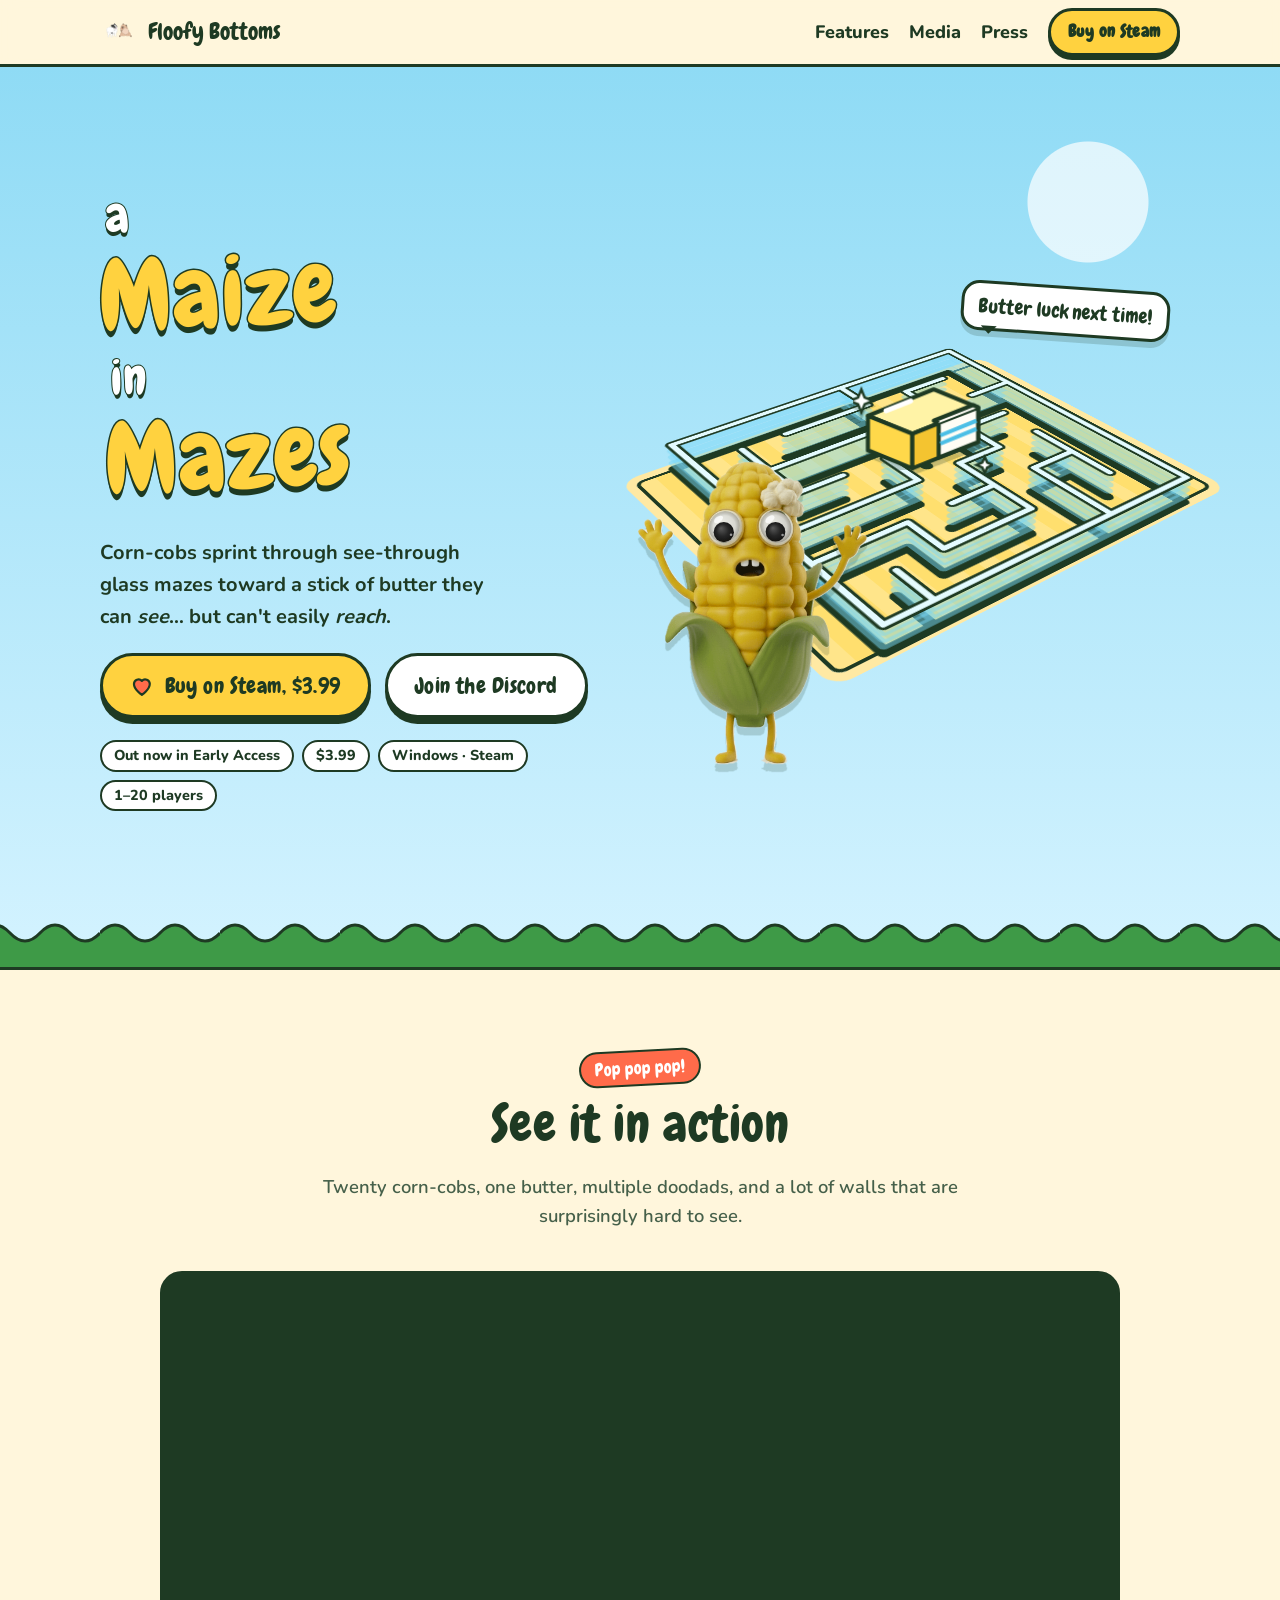
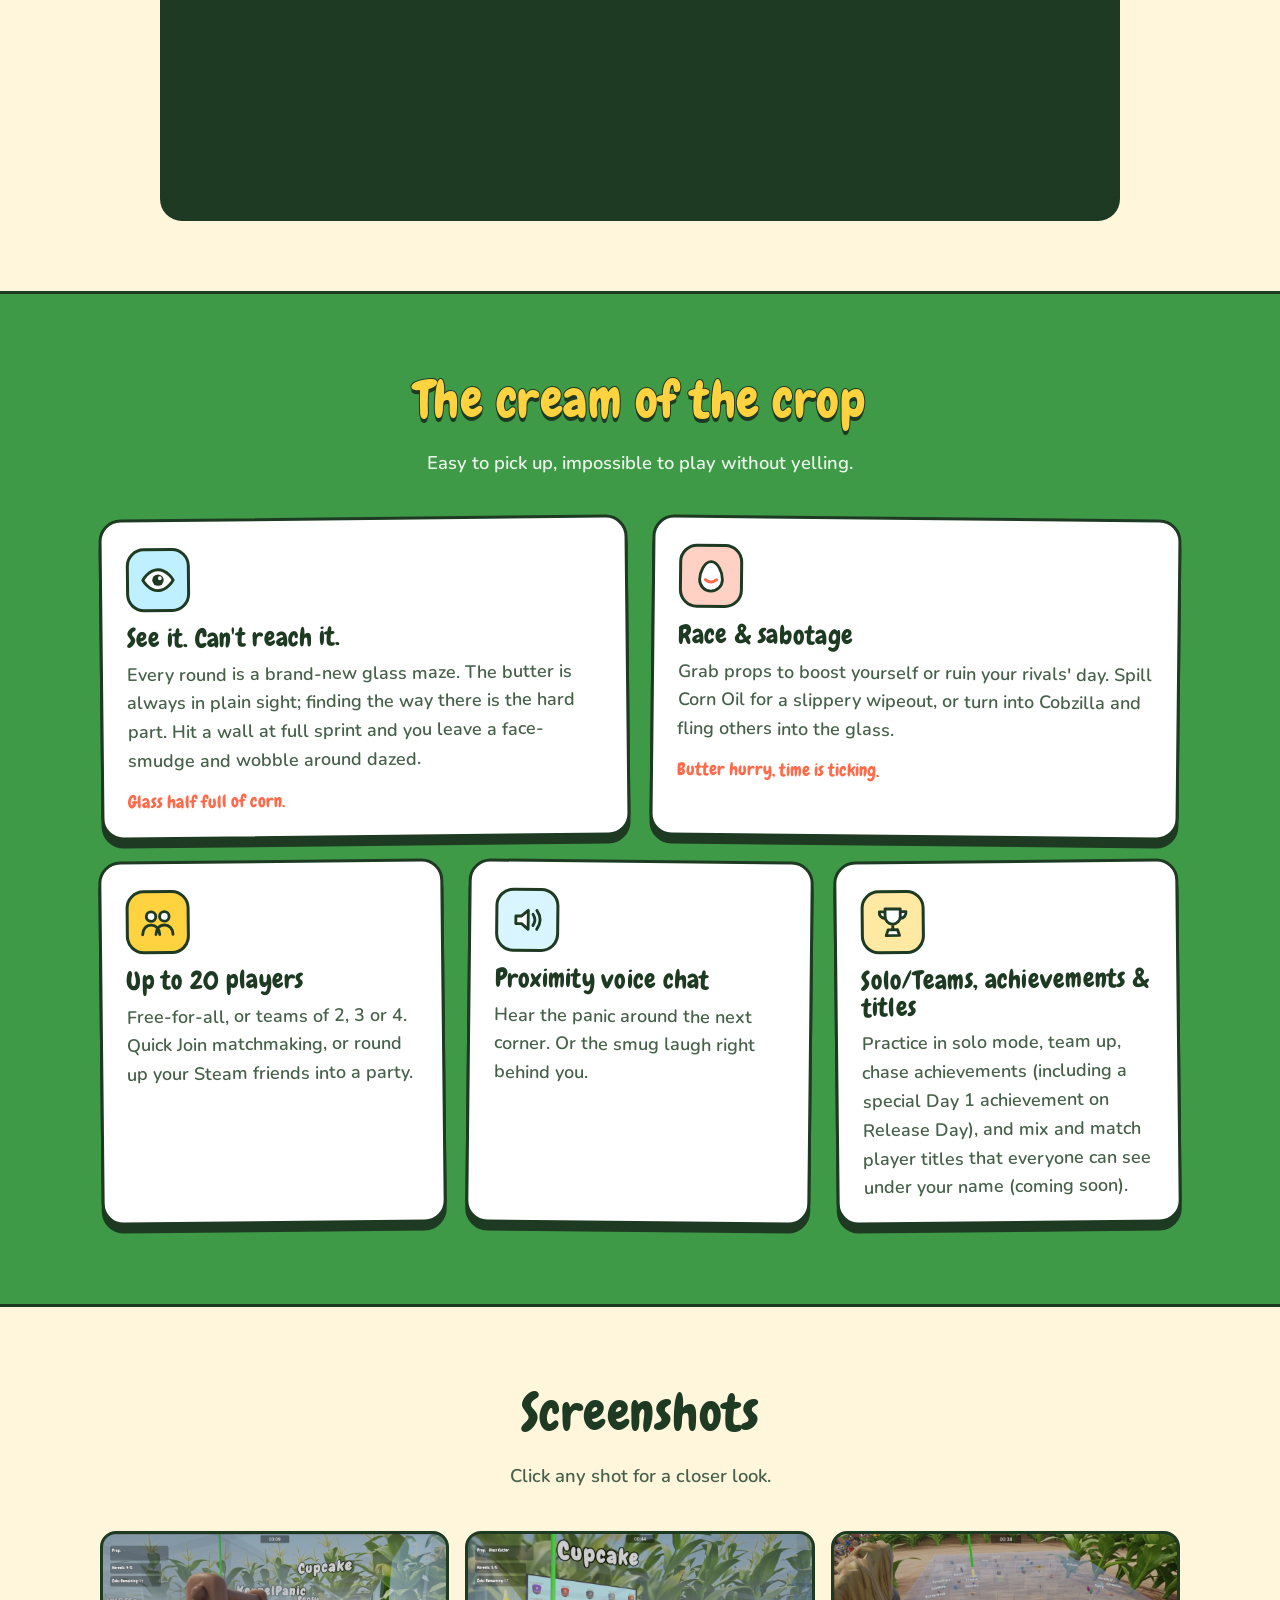
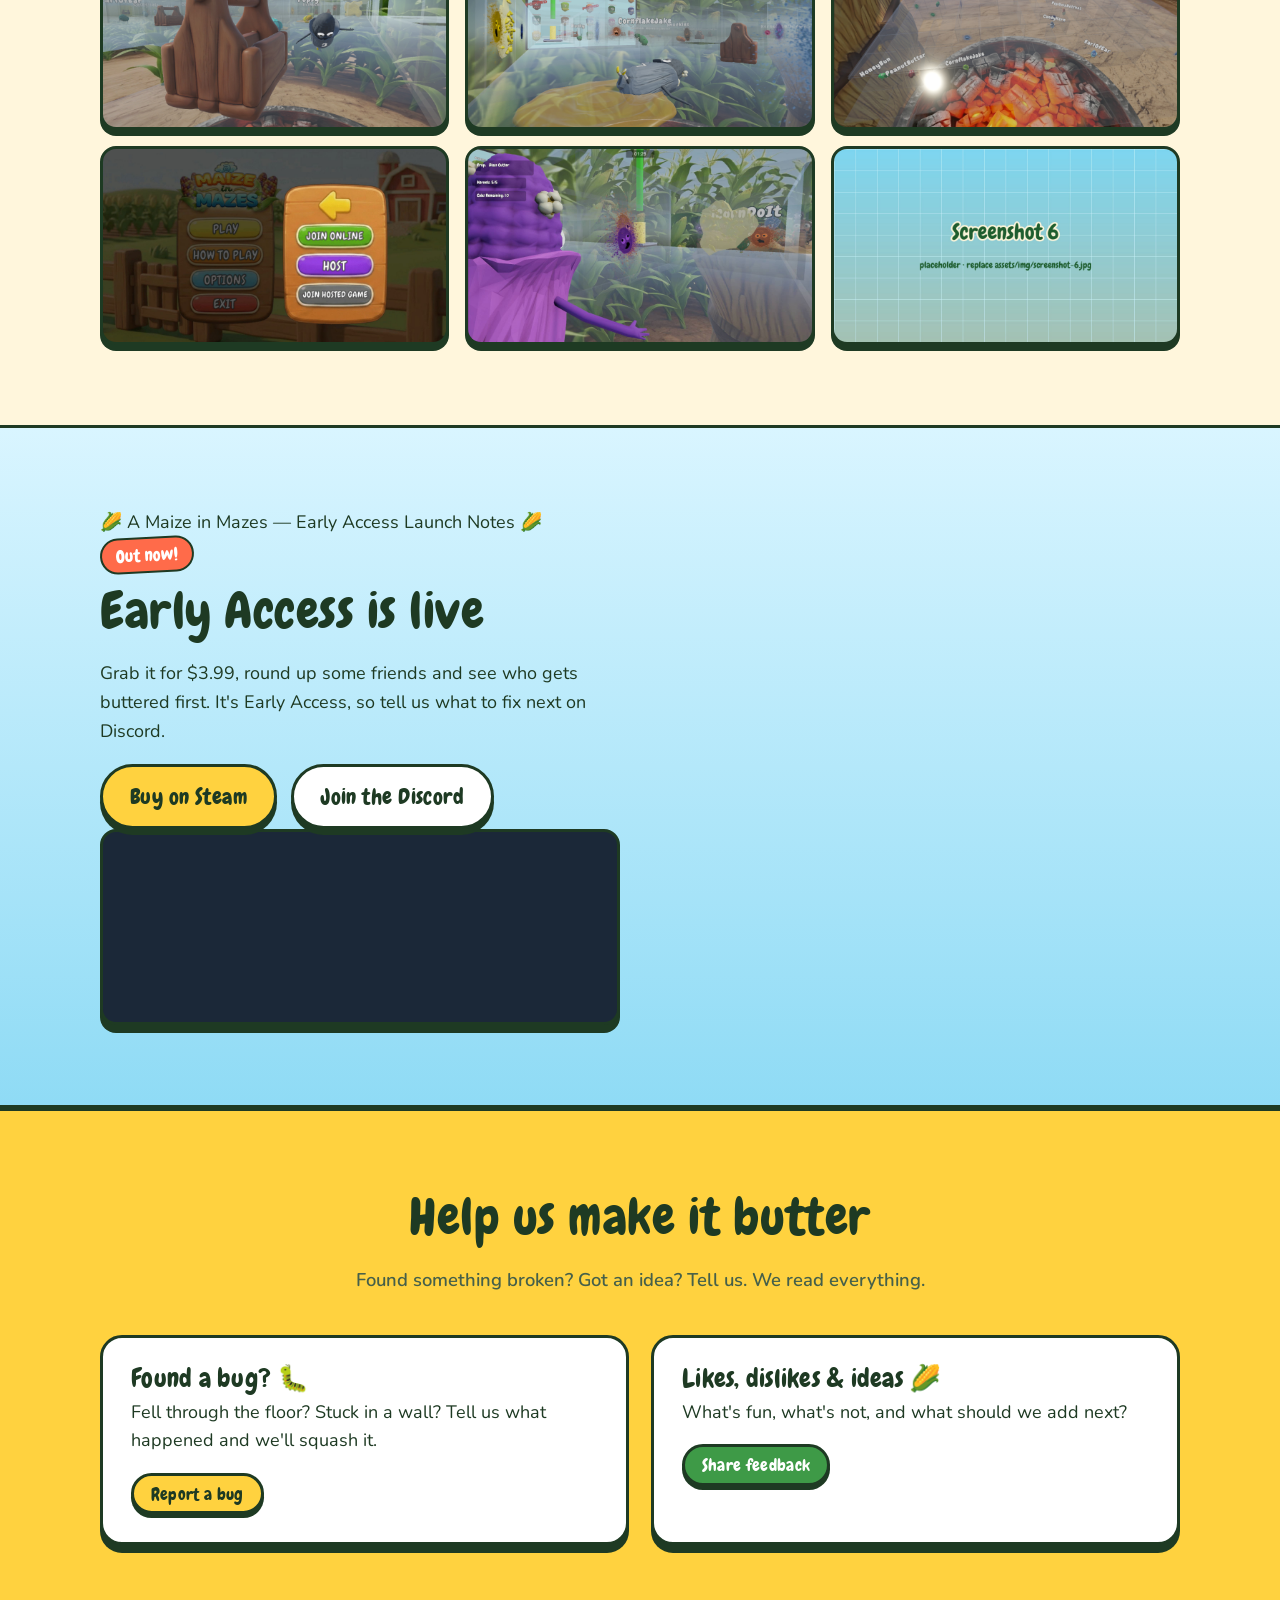
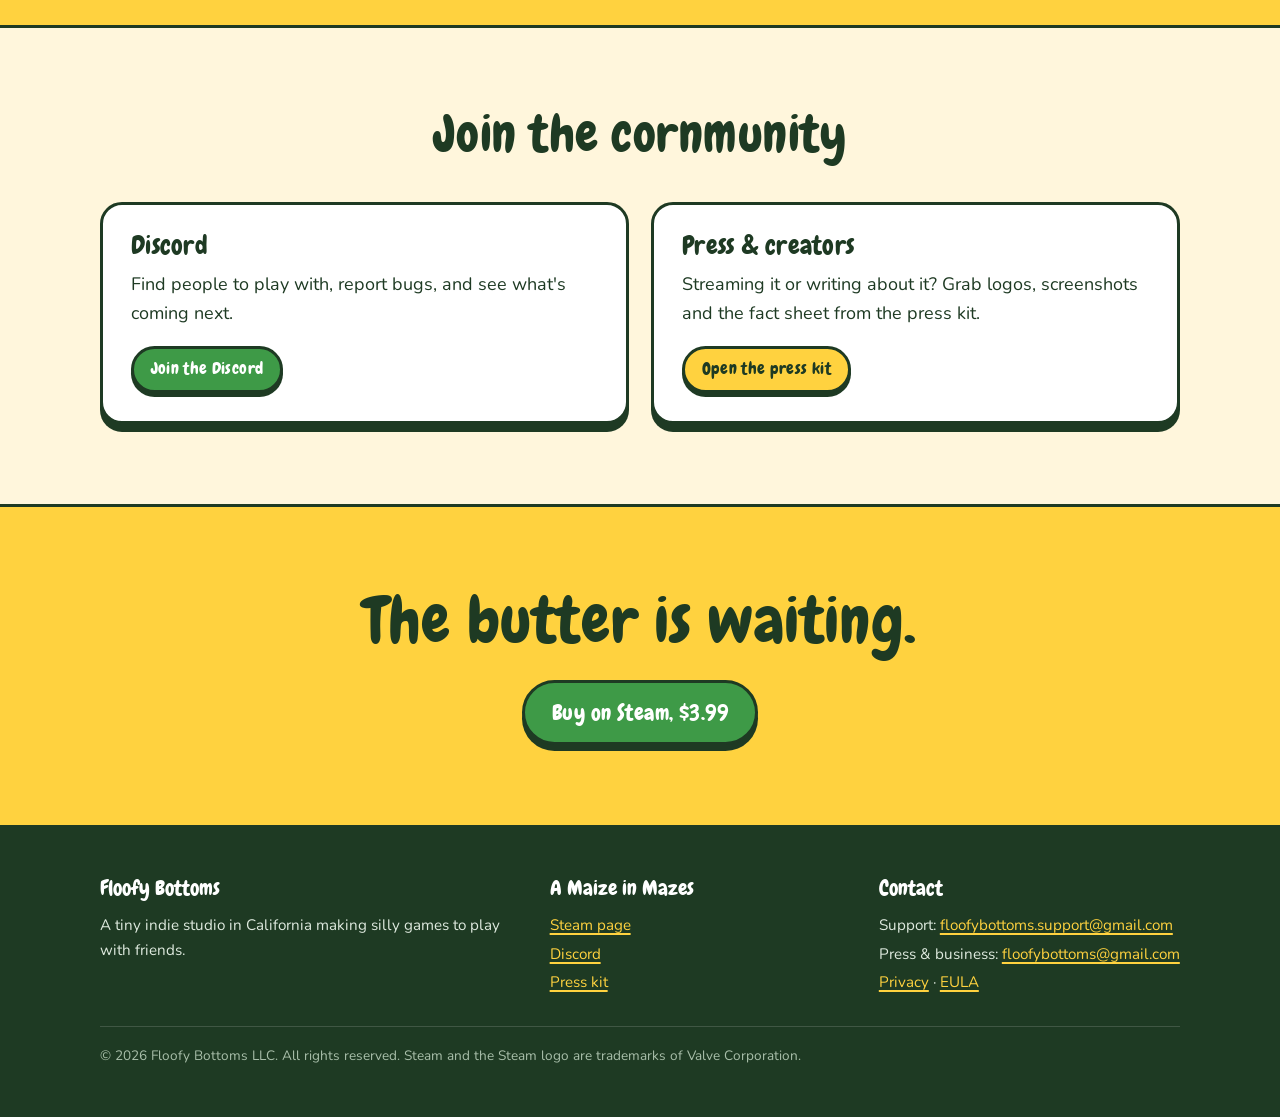
==== commit d1232a8f: "Add early access launch notes to index.html Added early access launch notes for online play, voice c" ====
--- a/a-maize-in-mazes/index.html
+++ b/a-maize-in-mazes/index.html
@@ -176,6 +176,21 @@
     <!-- ================= STEAM ================= -->
     <section class="band-sky" id="playtest" aria-labelledby="pt-h">
       <div class="wrap split">
+        <div class="ea-notes"
+          <h2 id="fb-h">🌽 A Maize in Mazes — Early Access Launch Notes 🌽</h2>
+          <p🌐 How online play works
+            Matches are player-hosted. One player's PC acts as the host, matched through Epic Online Services. That means:
+            • Lag or rubber-banding can come from the host's PC or internet, not just yours
+            • Players in different regions will feel more delay. Playing with people near you gives the smoothest race
+            • If the host leaves mid-round in Join Online, the game hands hosting to another player and the round keeps going
+            • In Join Hosted (private games), if the host leaves, everyone returns to the main menu
+            
+            🎙️ Voice chat
+            Voice is open-mic. Use Mute Mic and Voice Volume in Settings. You can mute individual players there too.
+            
+            🏆 Weekly Leaderboard
+            Only Join Online matches with 3+ players count toward the weekly board.
+          </p>  
         <div class="only-post">
           <span class="kicker">Out now!</span>
           <h2>Early Access is live</h2>
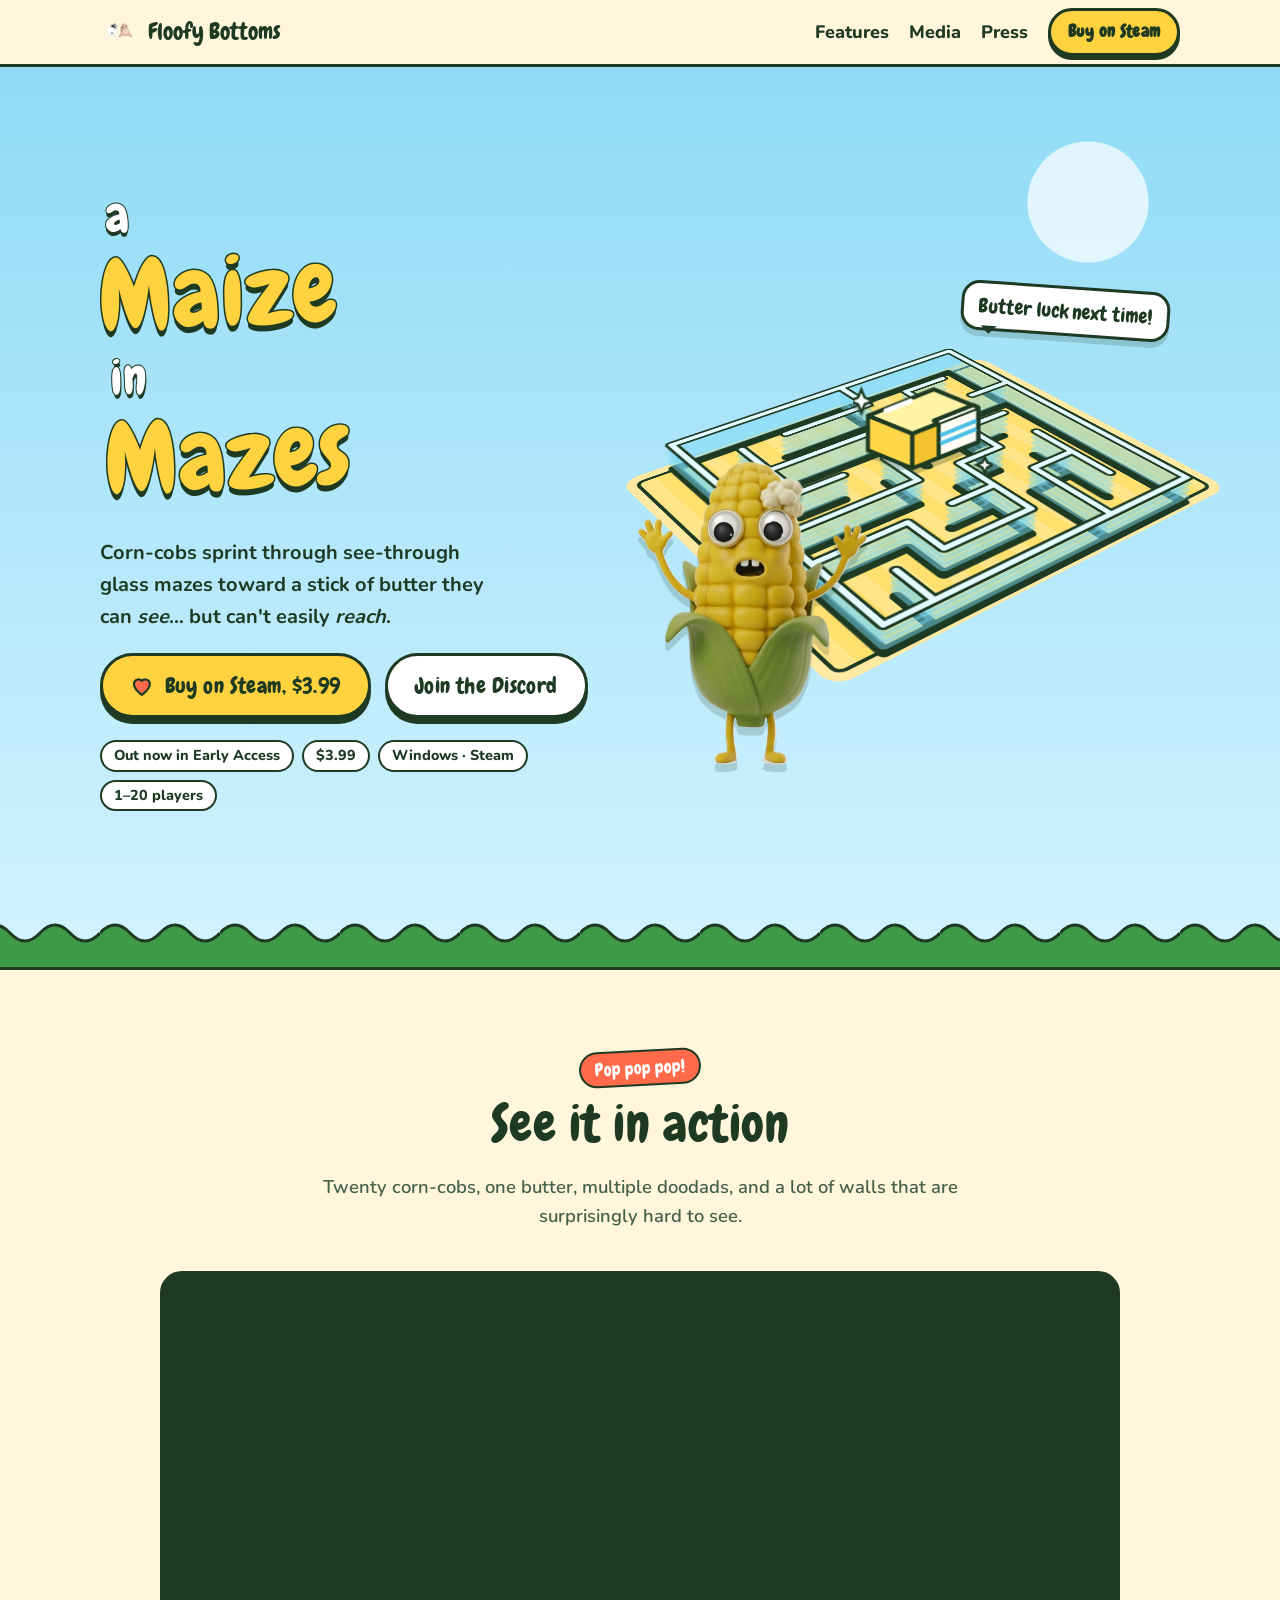
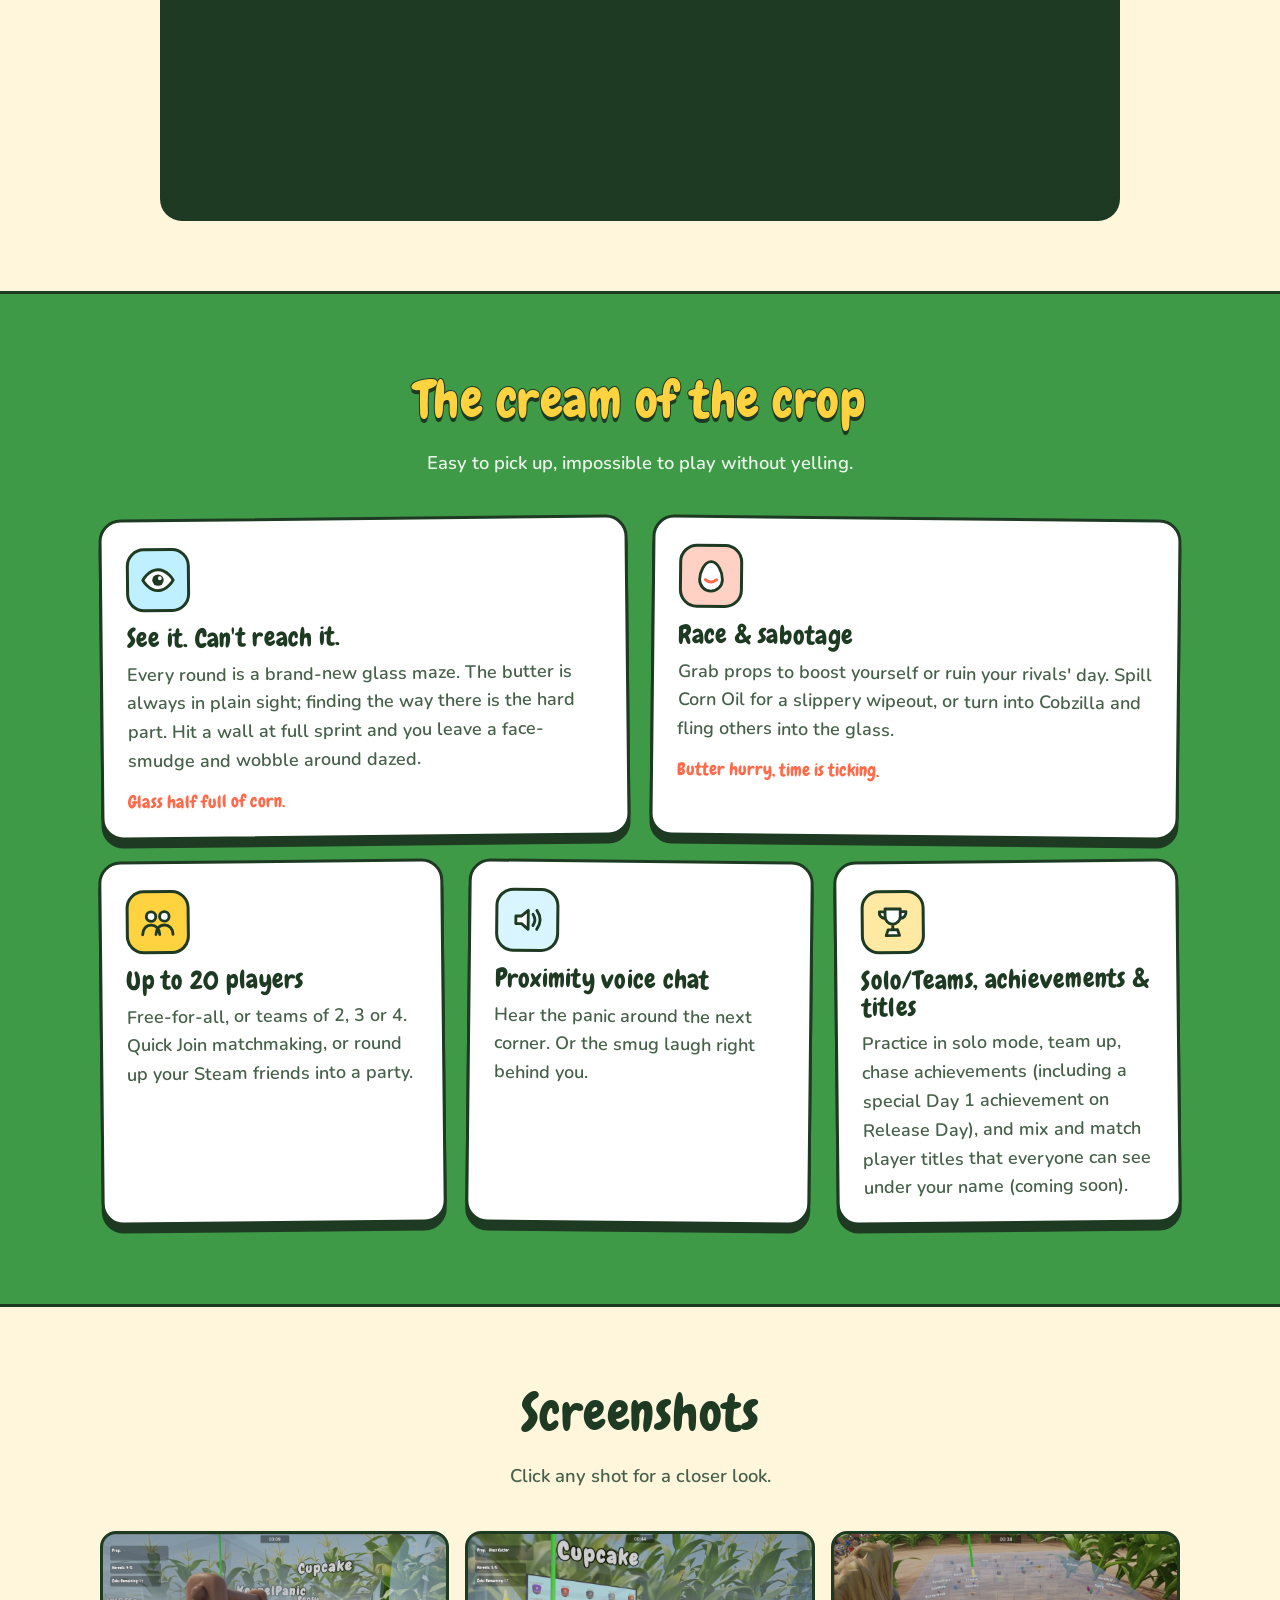
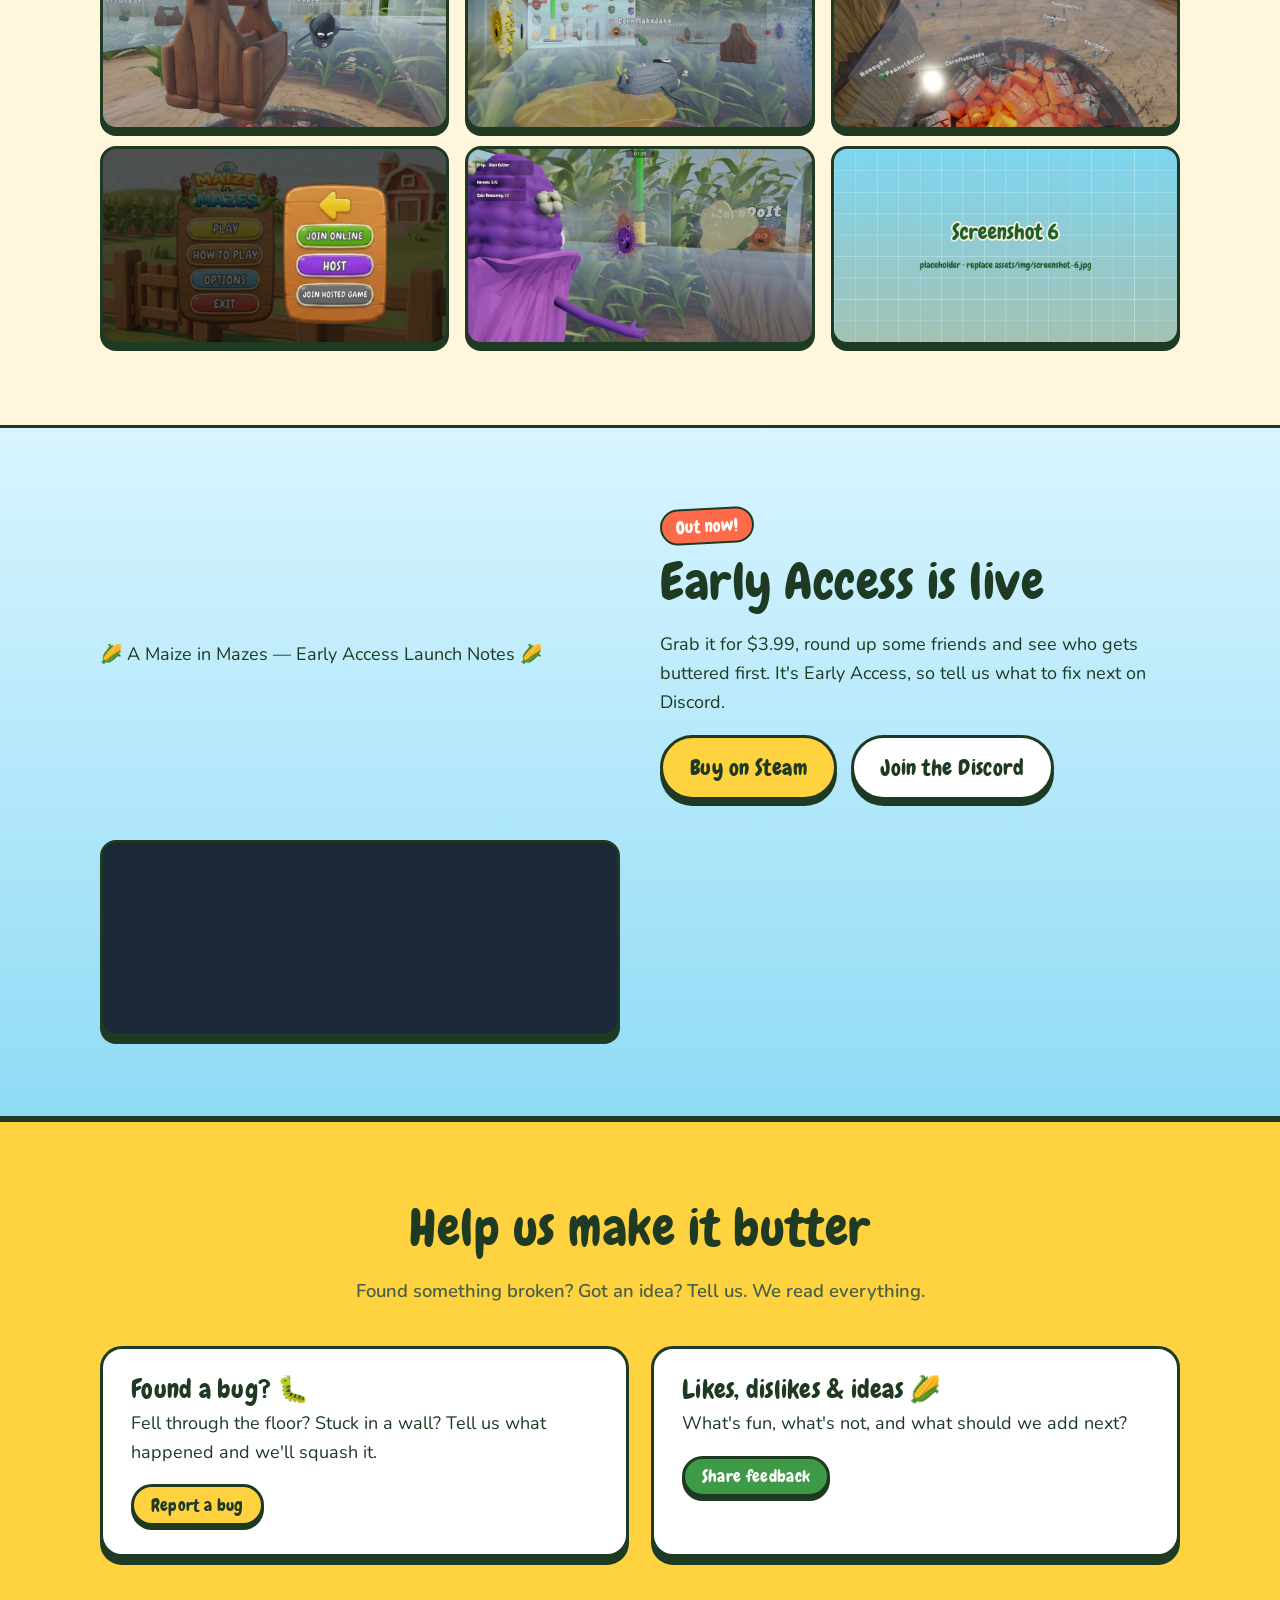
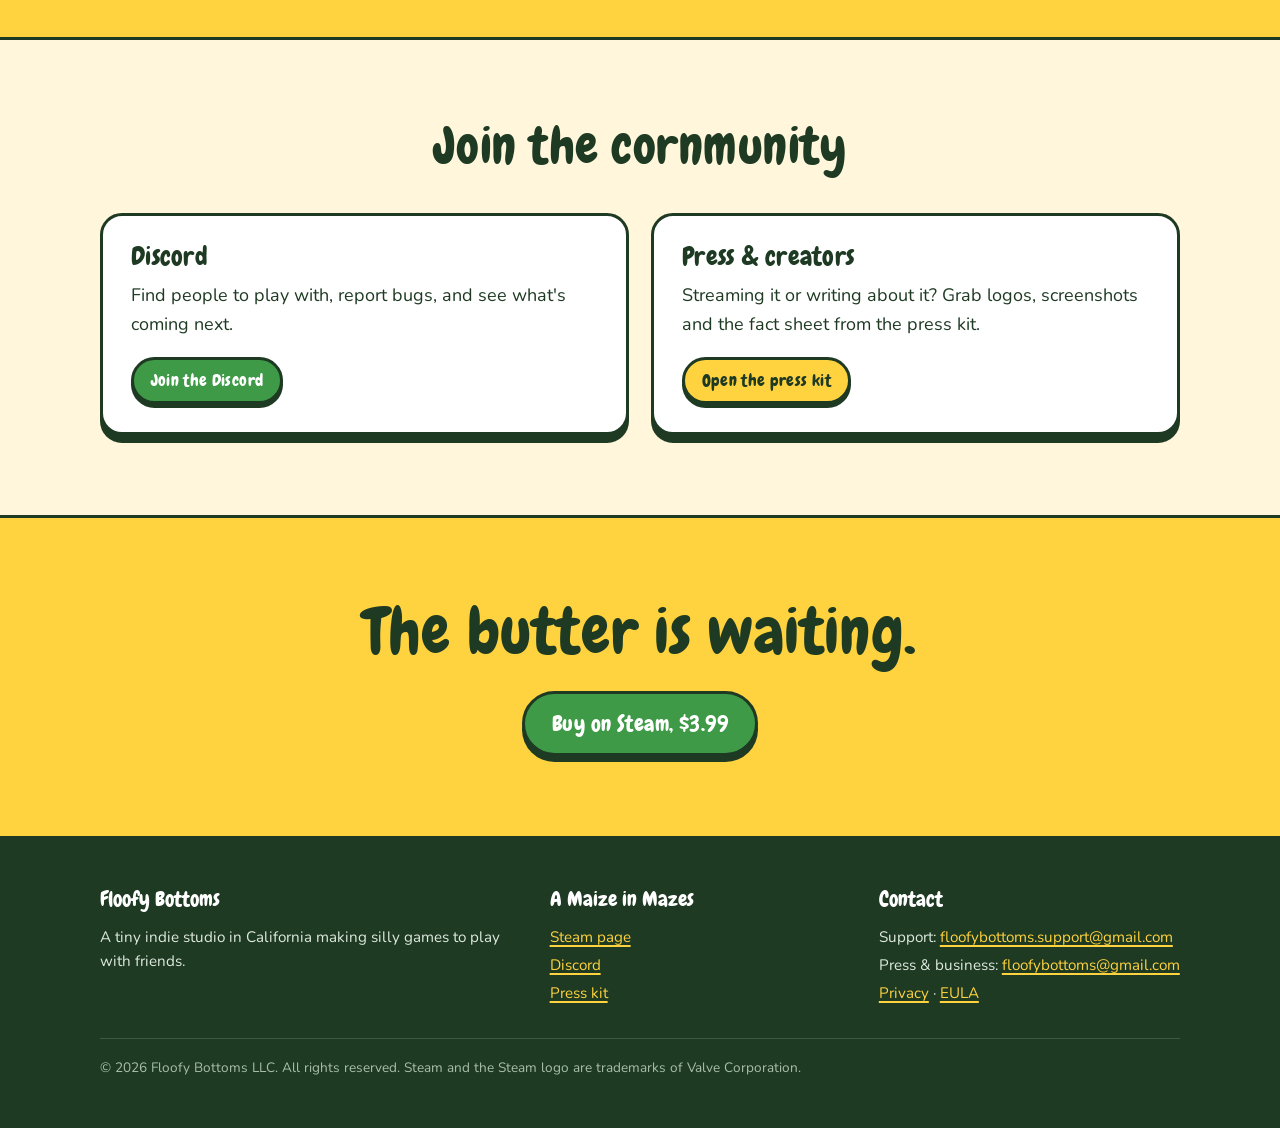
==== commit 714eca5c: "Fix HTML closing tag for paragraph element" ====
--- a/a-maize-in-mazes/index.html
+++ b/a-maize-in-mazes/index.html
@@ -190,7 +190,9 @@
             
             🏆 Weekly Leaderboard
             Only Join Online matches with 3+ players count toward the weekly board.
-          </p>  
+          </p🌐>
+        </div>
+      
         <div class="only-post">
           <span class="kicker">Out now!</span>
           <h2>Early Access is live</h2>
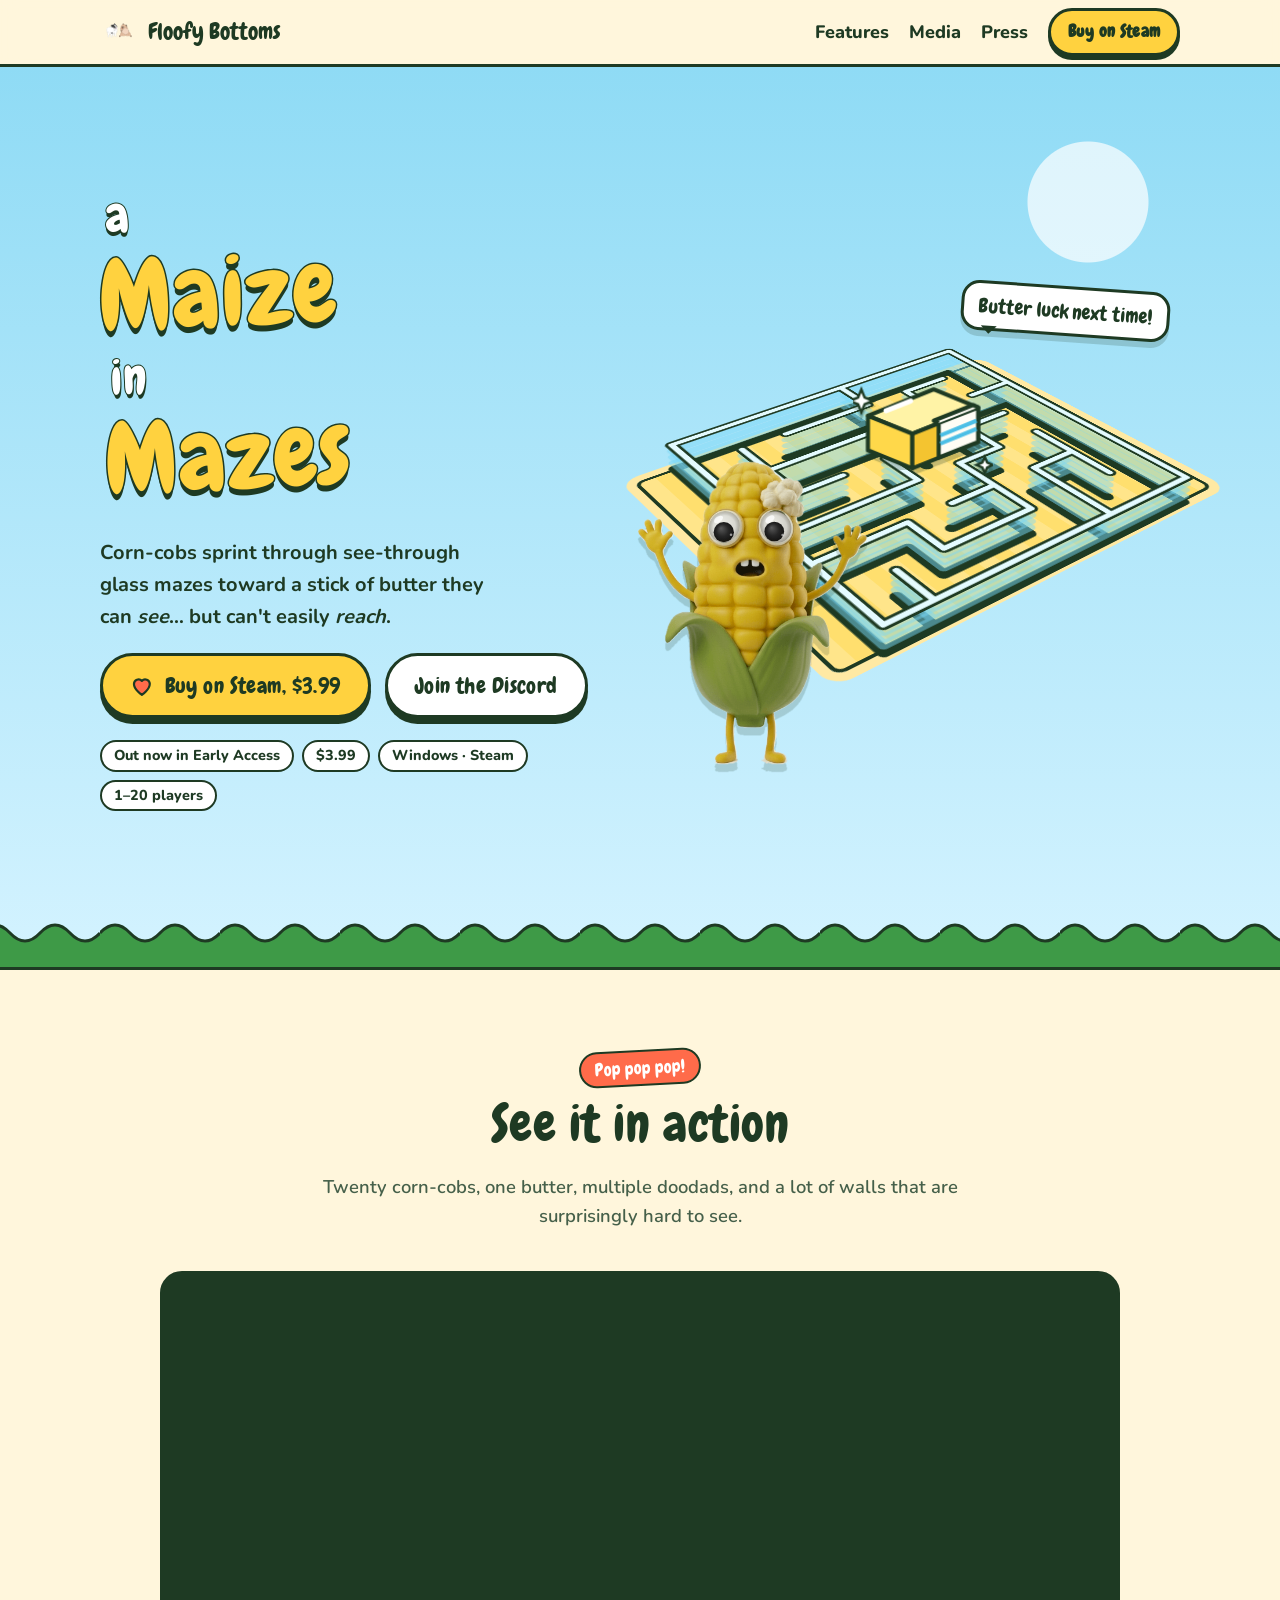
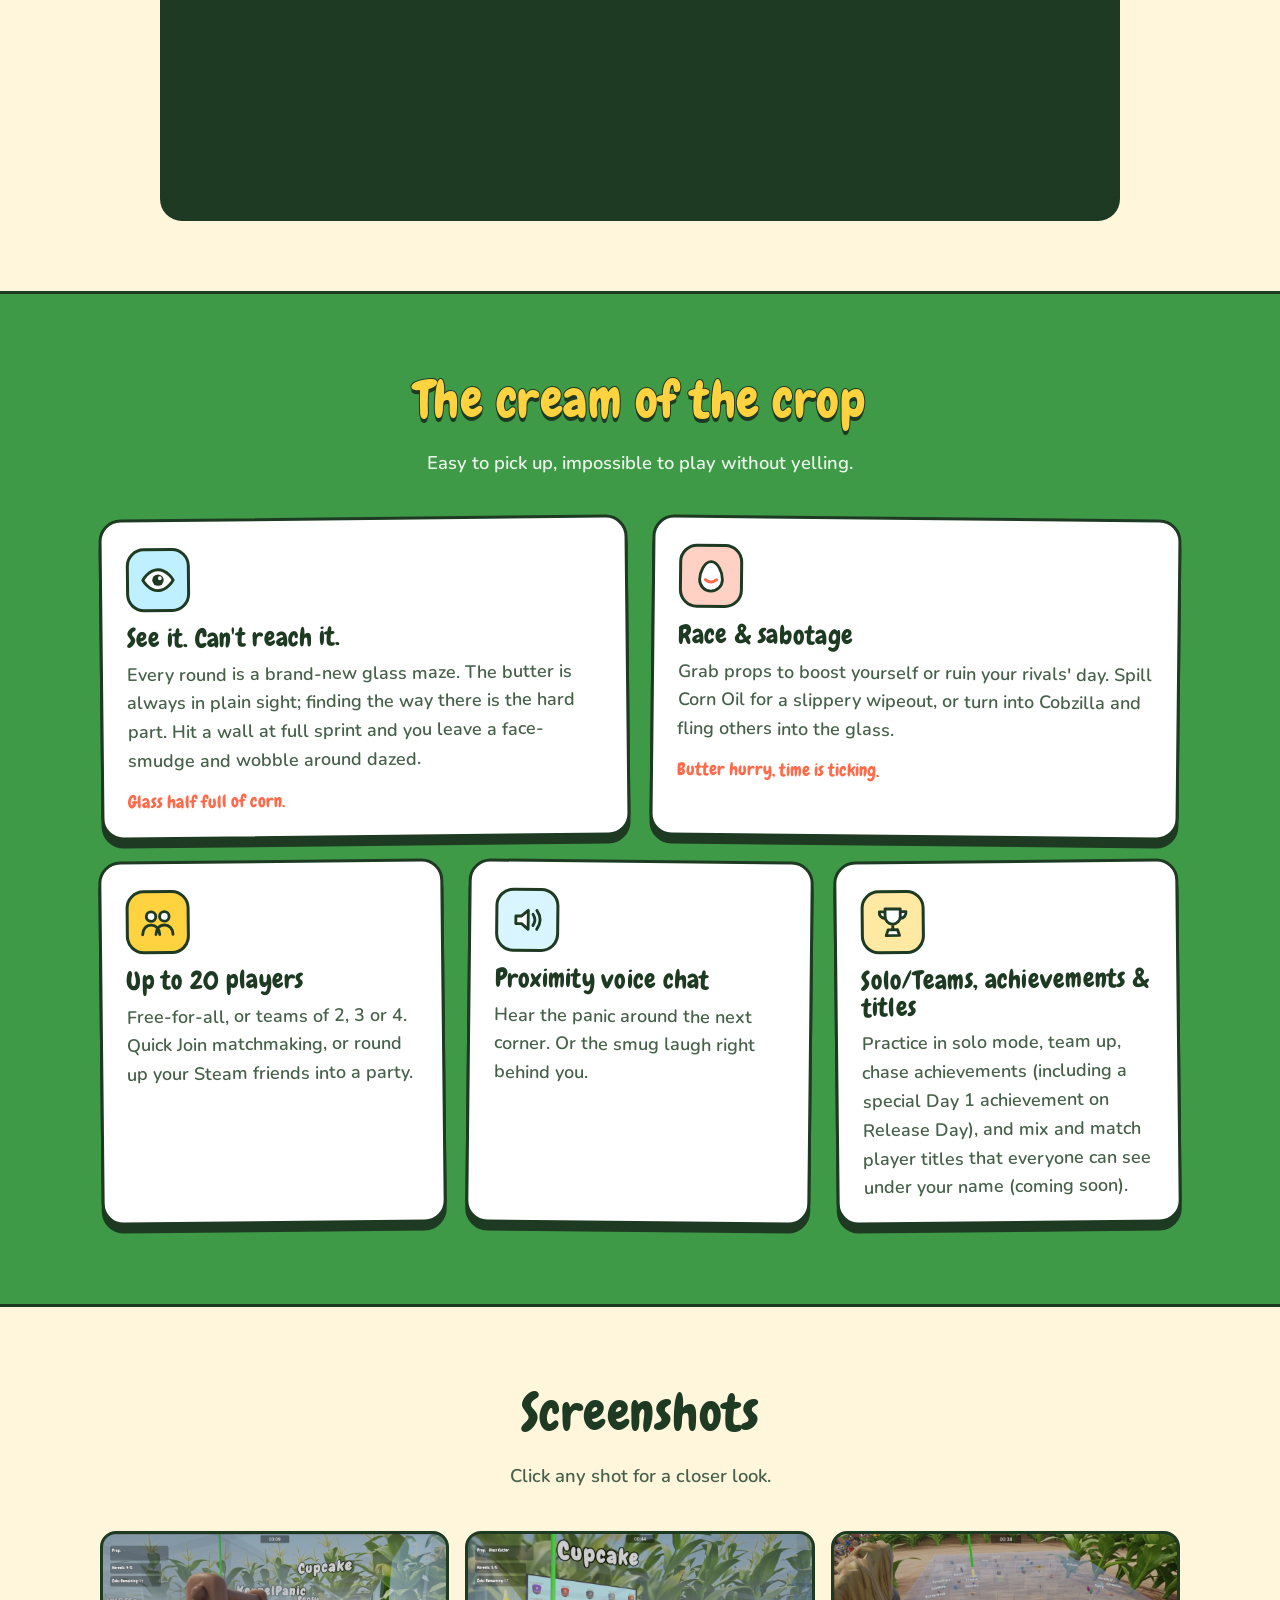
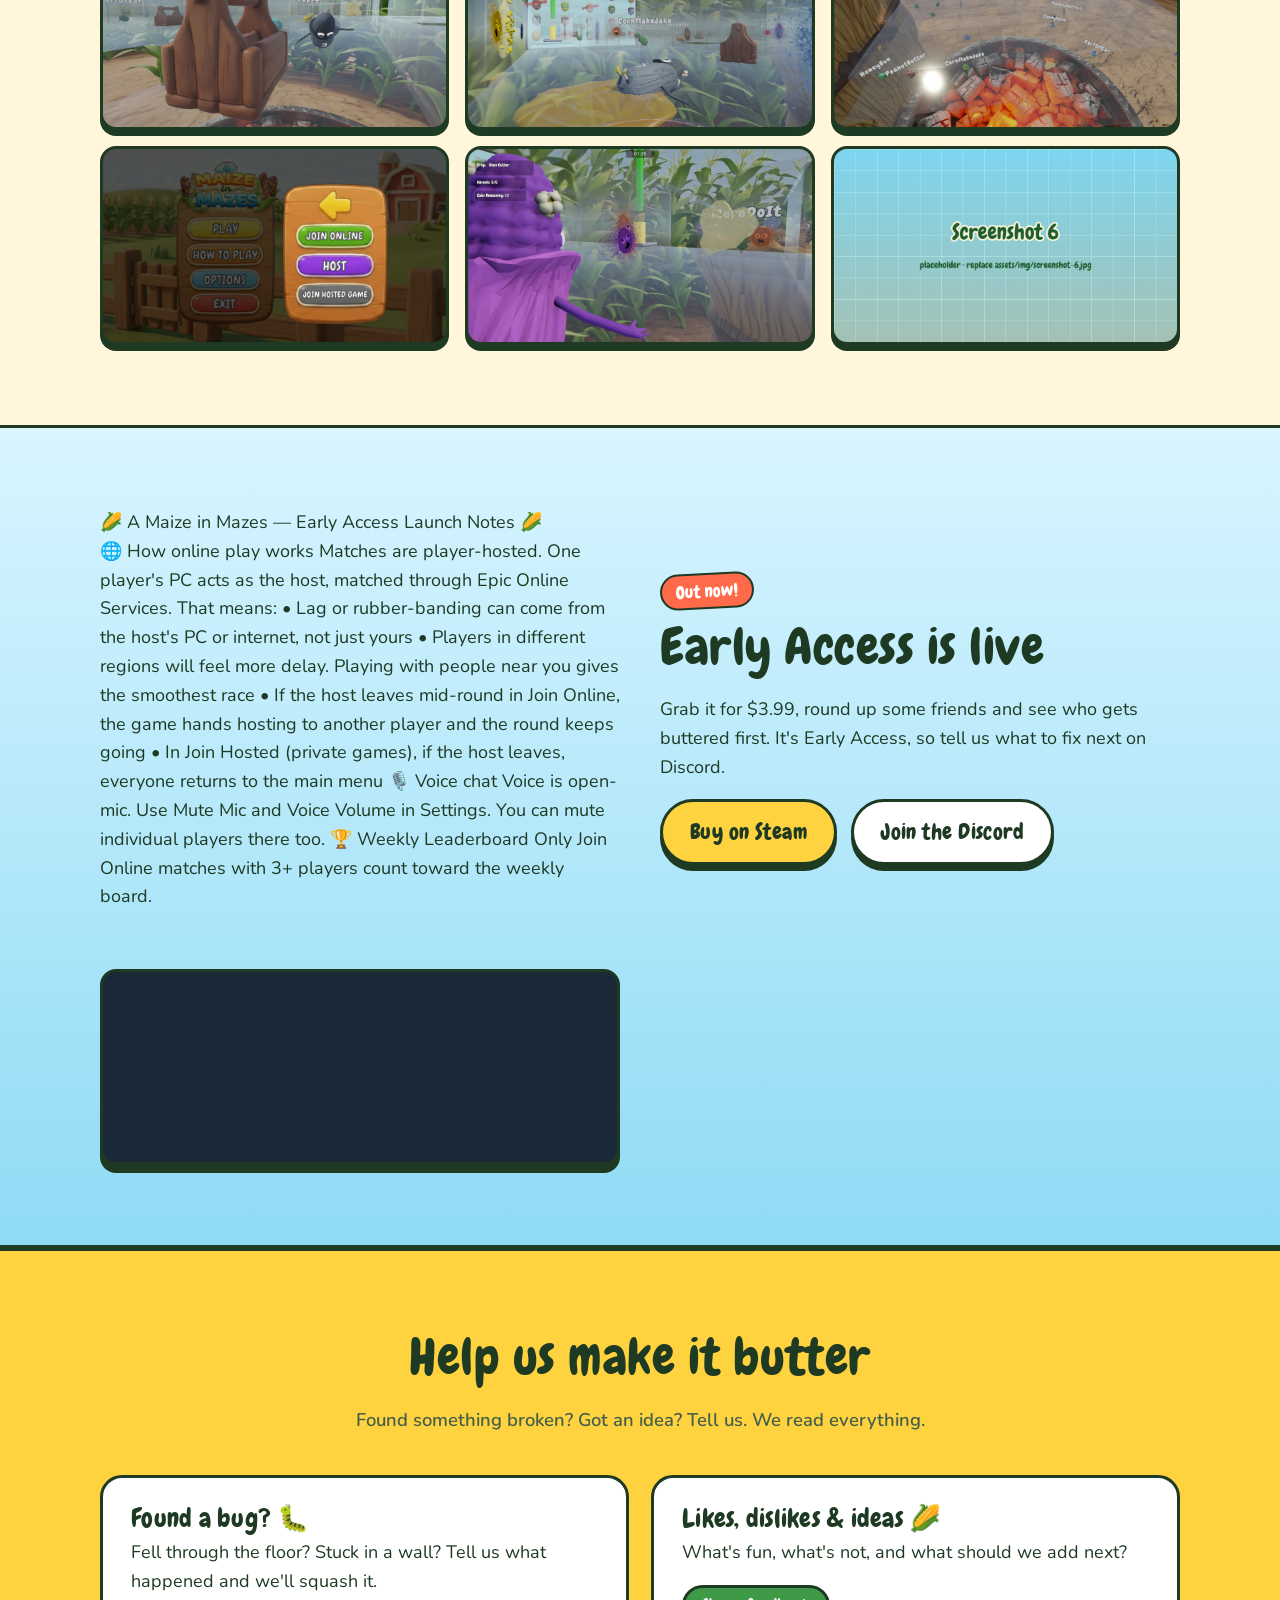
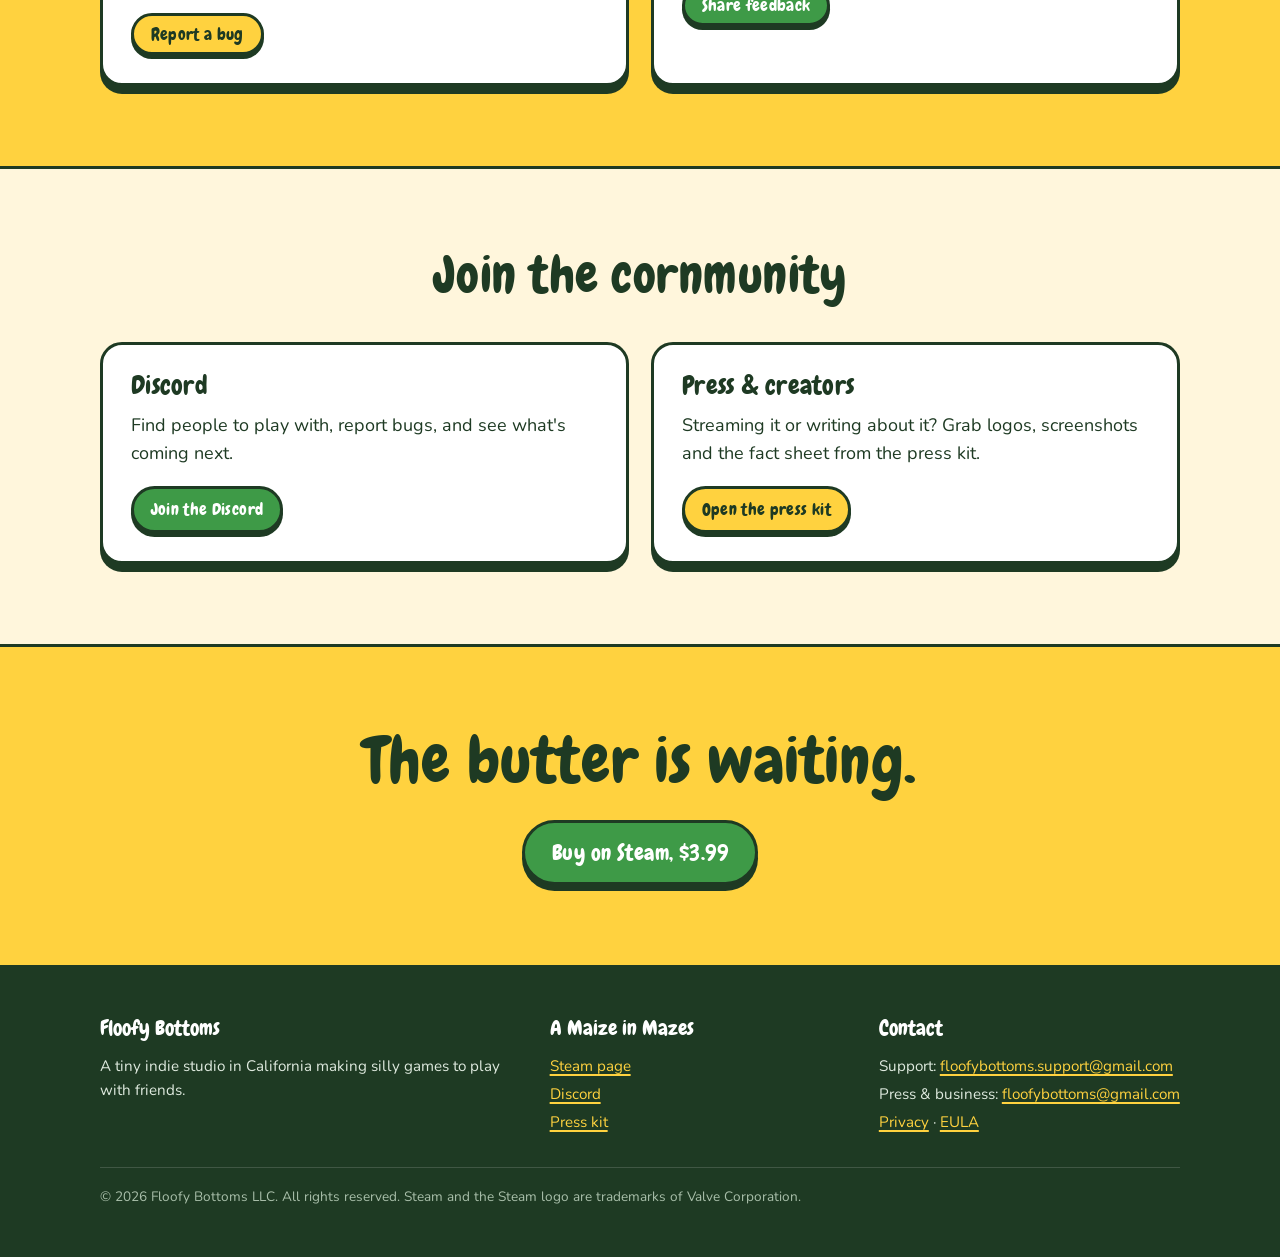
==== commit f8b6fb76: "Fix HTML tags in early access launch notes" ====
--- a/a-maize-in-mazes/index.html
+++ b/a-maize-in-mazes/index.html
@@ -178,7 +178,7 @@
       <div class="wrap split">
         <div class="ea-notes"
           <h2 id="fb-h">🌽 A Maize in Mazes — Early Access Launch Notes 🌽</h2>
-          <p🌐 How online play works
+          <p>🌐 How online play works
             Matches are player-hosted. One player's PC acts as the host, matched through Epic Online Services. That means:
             • Lag or rubber-banding can come from the host's PC or internet, not just yours
             • Players in different regions will feel more delay. Playing with people near you gives the smoothest race
@@ -190,7 +190,7 @@
             
             🏆 Weekly Leaderboard
             Only Join Online matches with 3+ players count toward the weekly board.
-          </p🌐>
+          </p>
         </div>
       
         <div class="only-post">
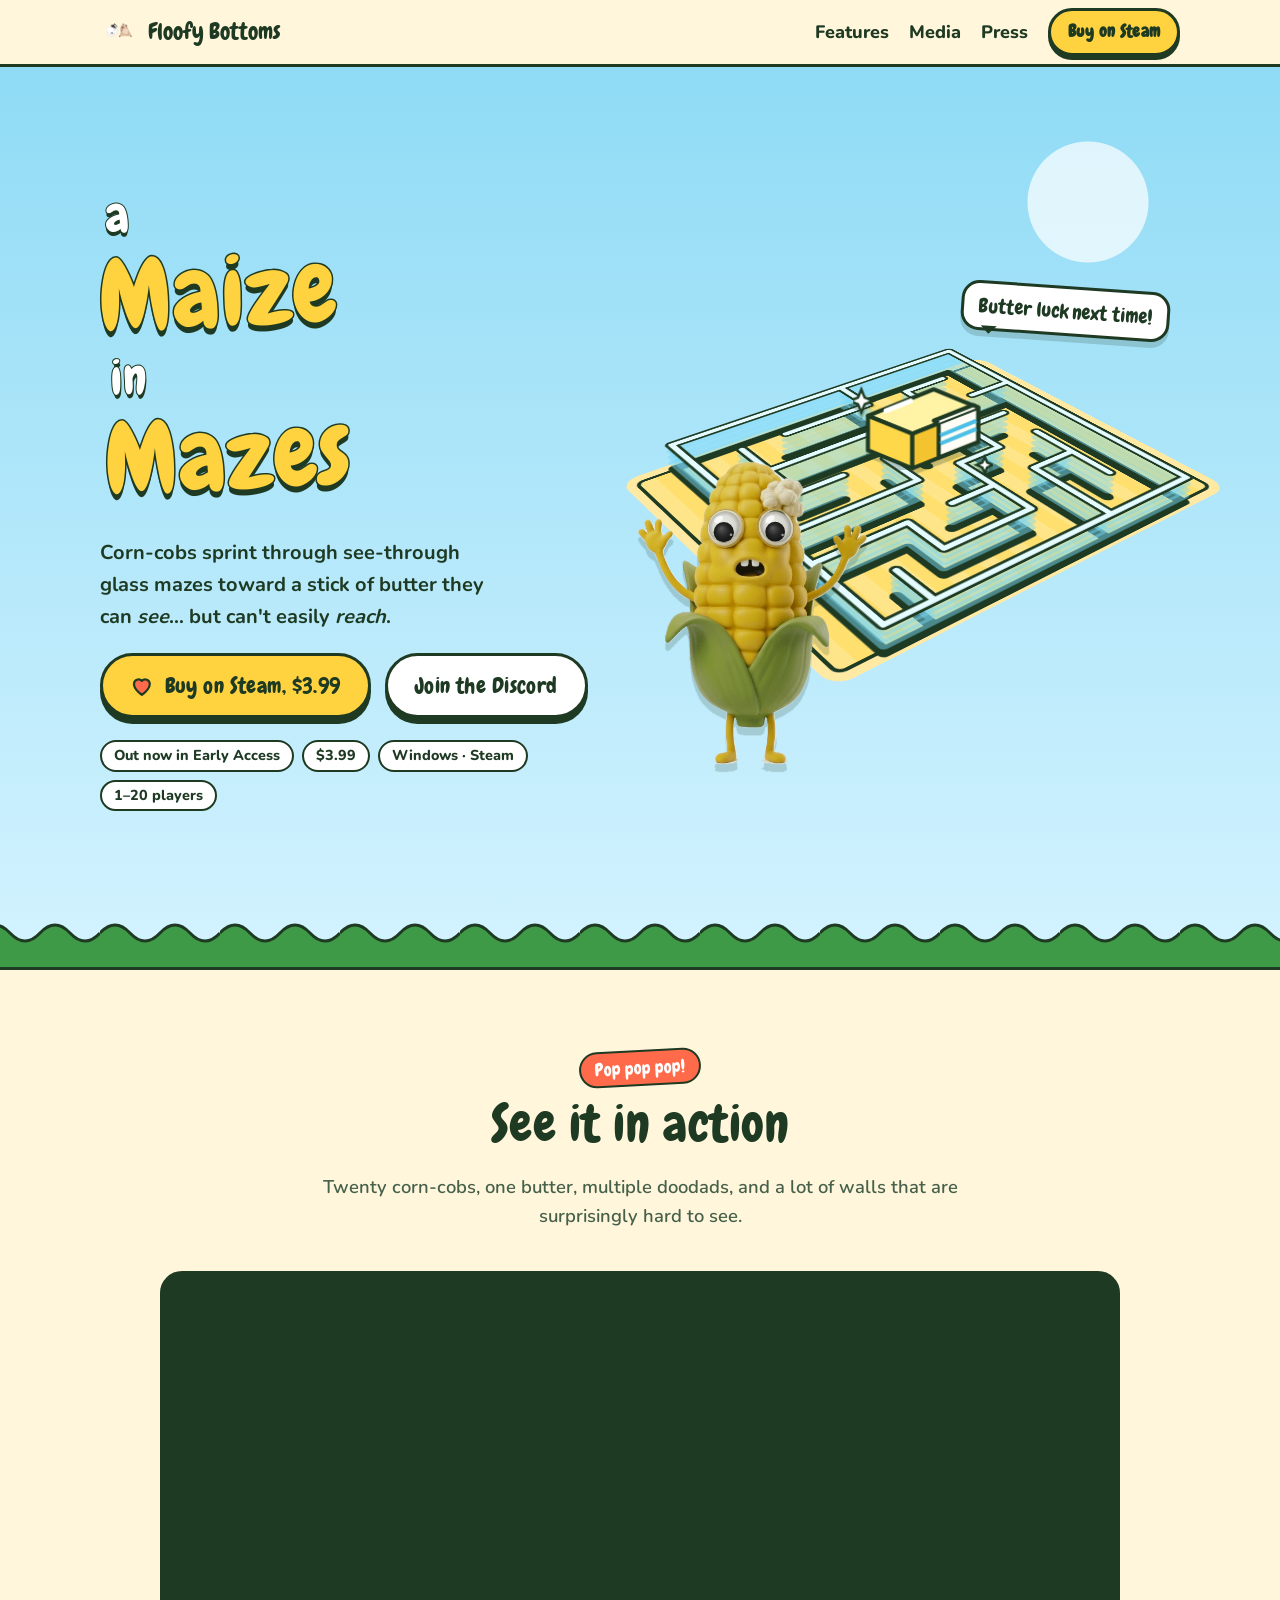
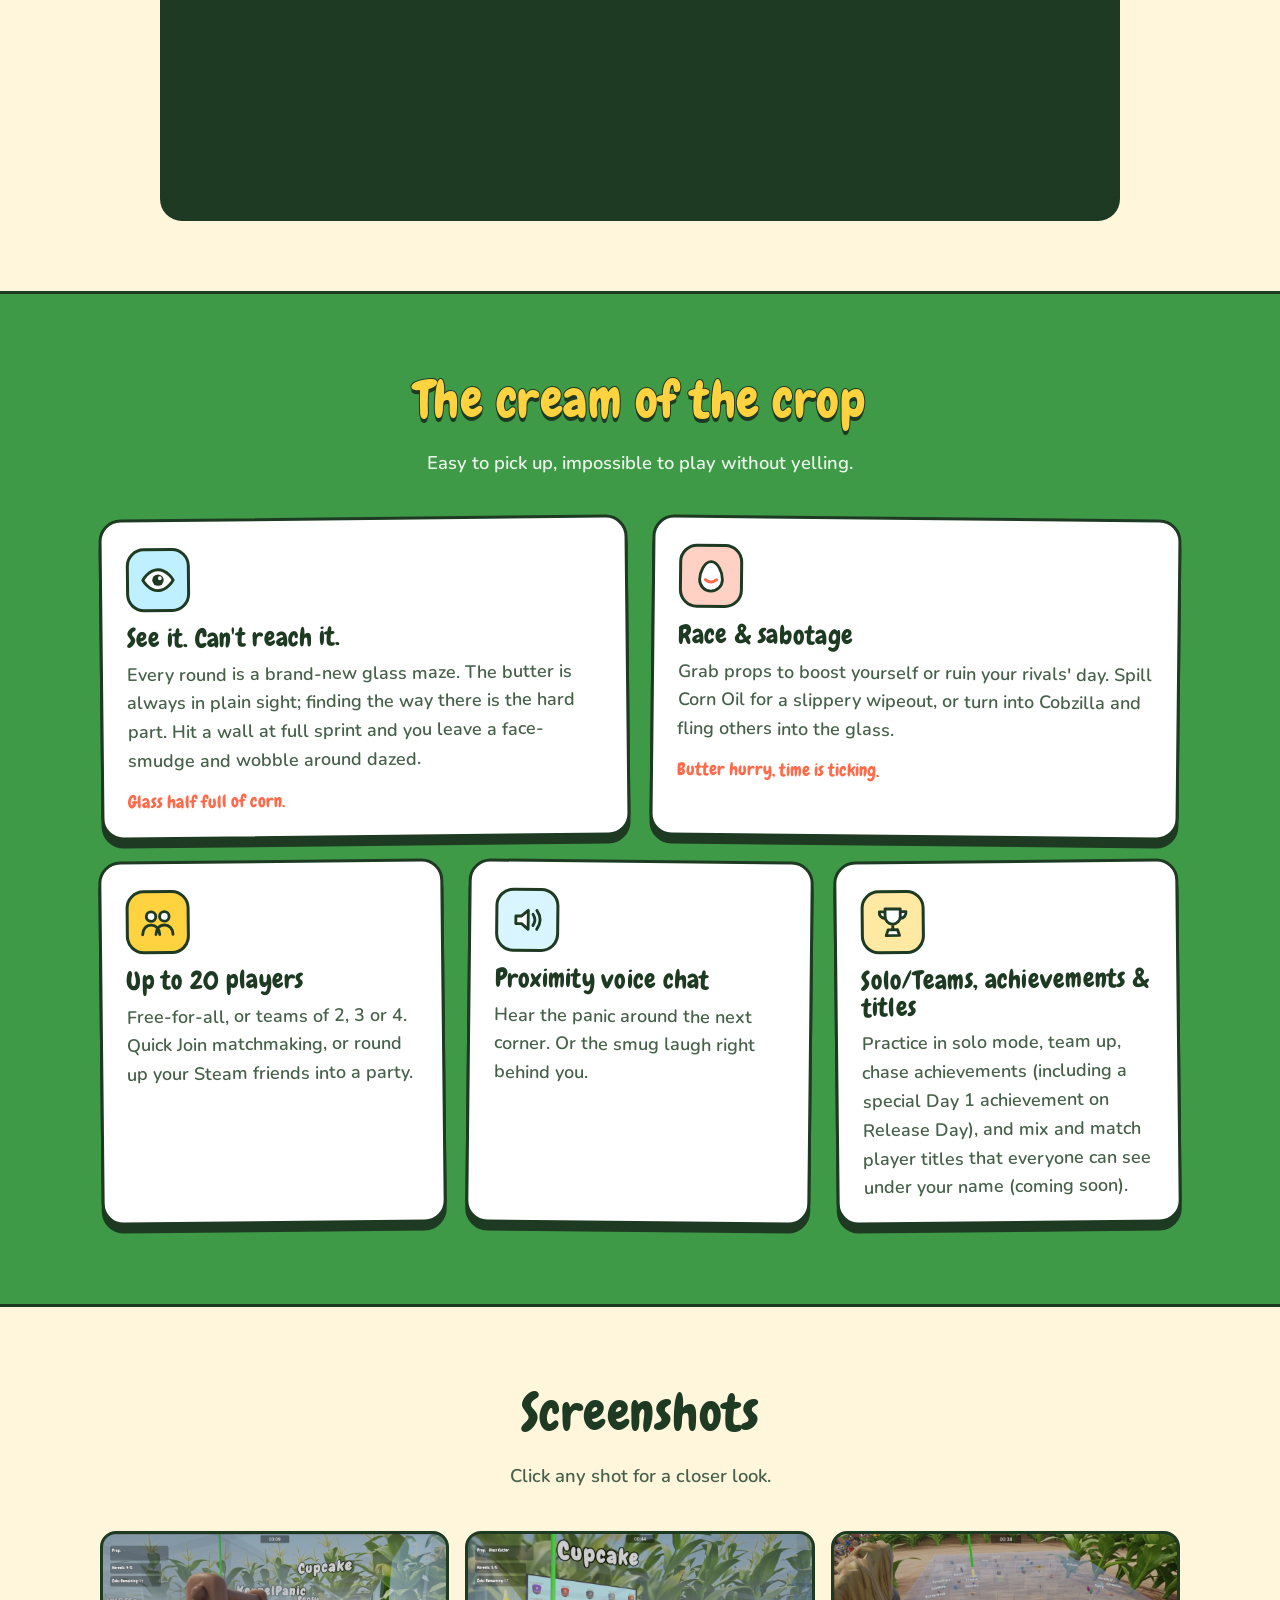
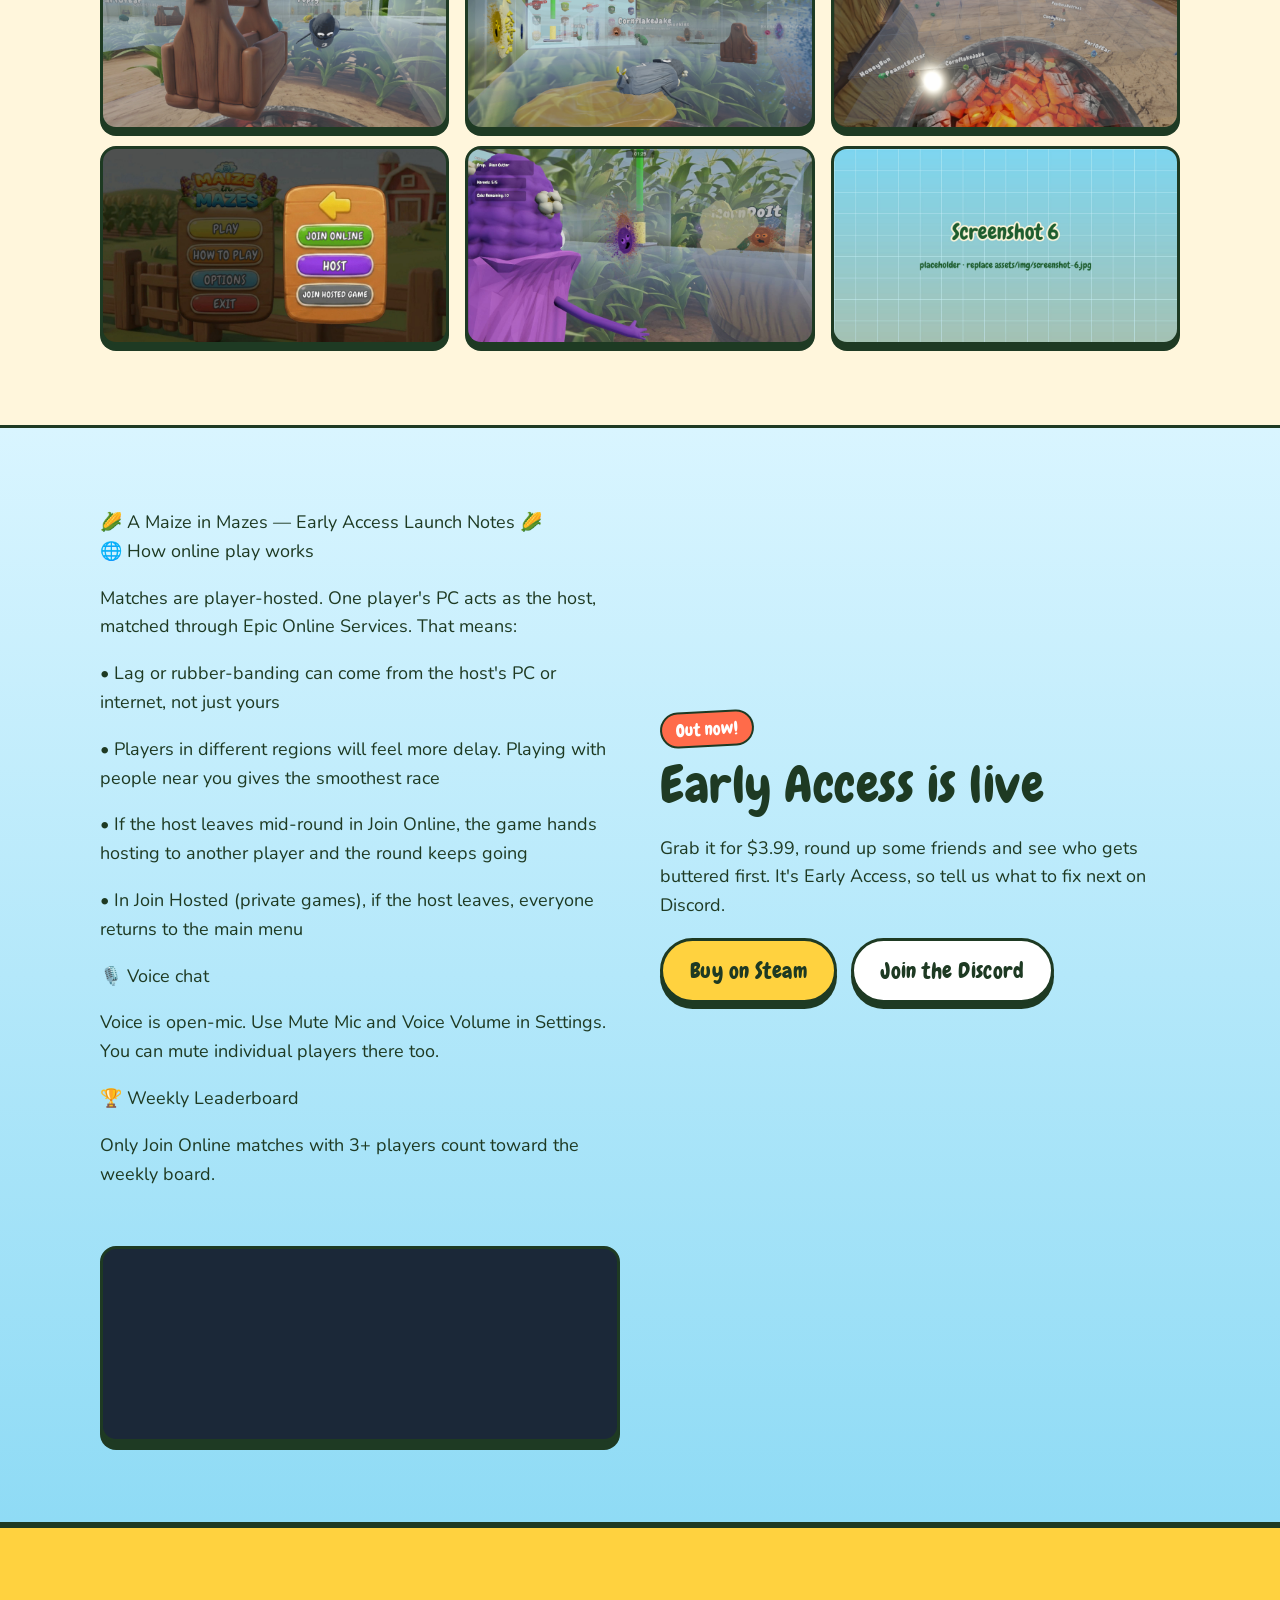
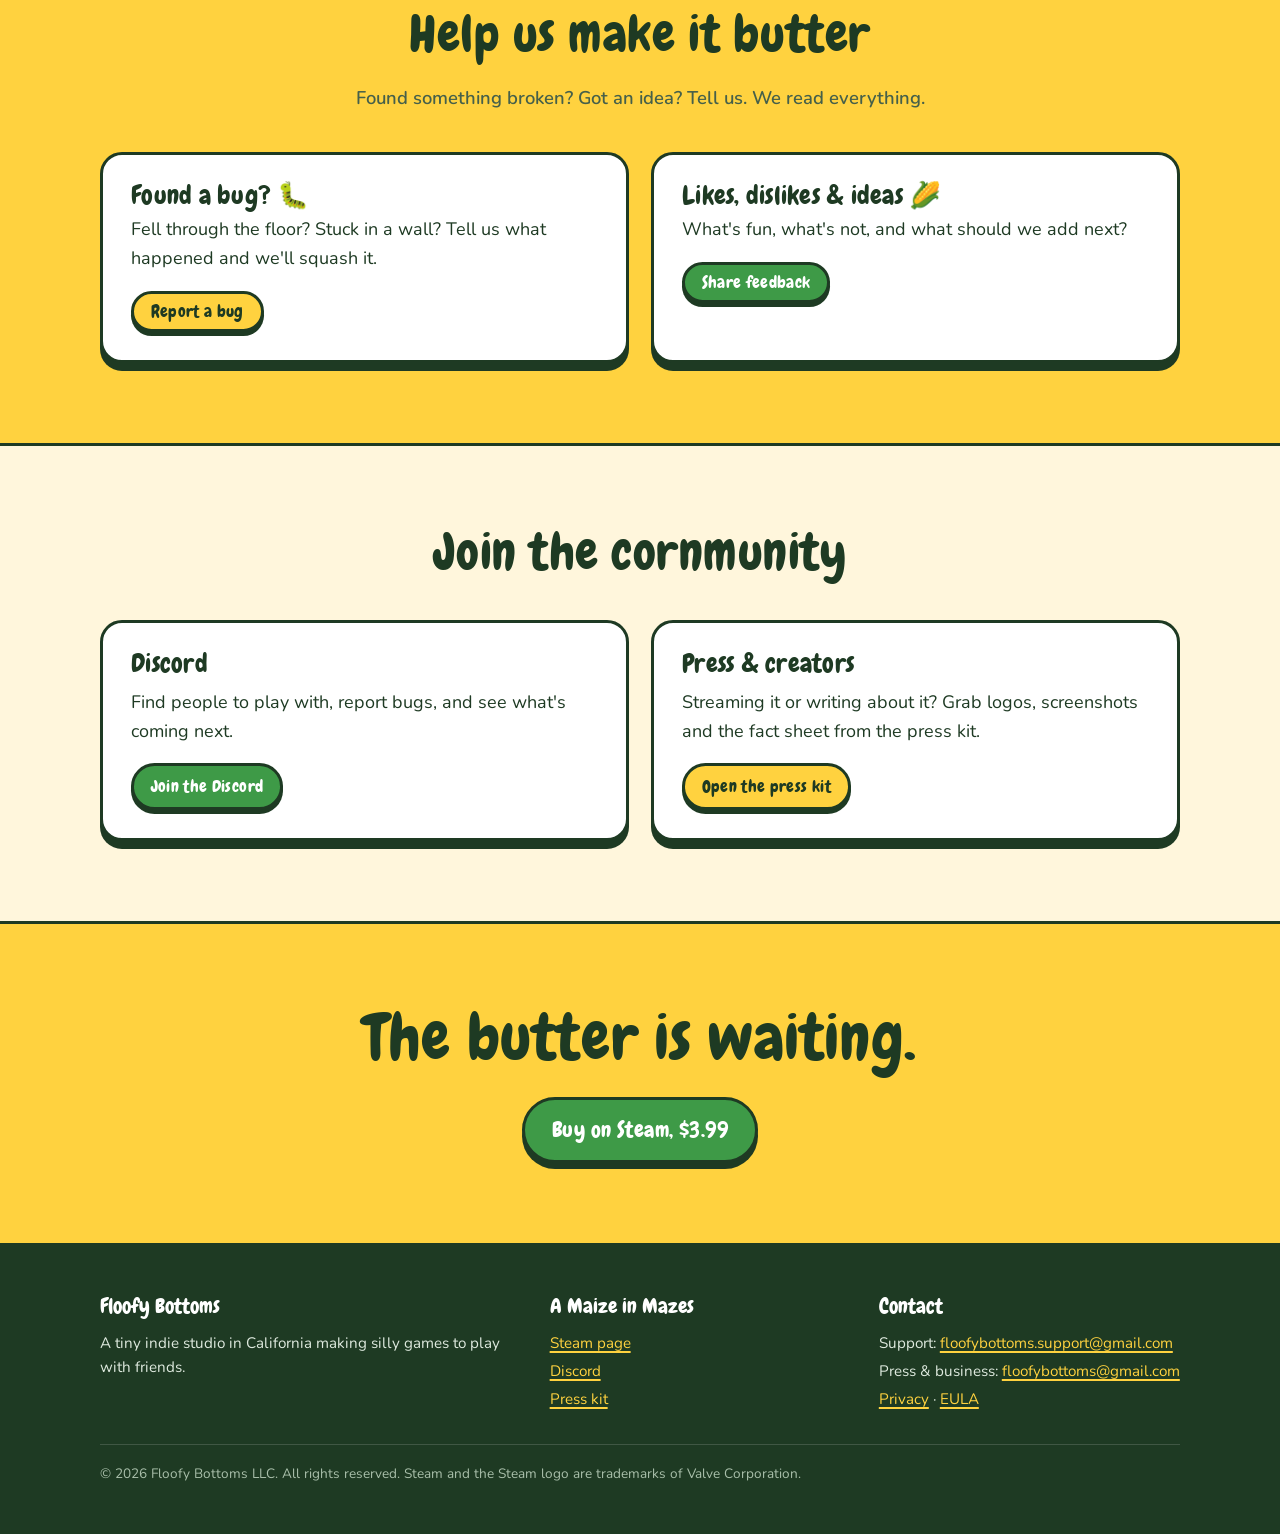
==== commit eab2ea6e: "Refactor online play section for clarity" ====
--- a/a-maize-in-mazes/index.html
+++ b/a-maize-in-mazes/index.html
@@ -178,19 +178,18 @@
       <div class="wrap split">
         <div class="ea-notes"
           <h2 id="fb-h">🌽 A Maize in Mazes — Early Access Launch Notes 🌽</h2>
-          <p>🌐 How online play works
-            Matches are player-hosted. One player's PC acts as the host, matched through Epic Online Services. That means:
-            • Lag or rubber-banding can come from the host's PC or internet, not just yours
-            • Players in different regions will feel more delay. Playing with people near you gives the smoothest race
-            • If the host leaves mid-round in Join Online, the game hands hosting to another player and the round keeps going
-            • In Join Hosted (private games), if the host leaves, everyone returns to the main menu
+          <p>🌐 How online play works</p>
+          <p> Matches are player-hosted. One player's PC acts as the host, matched through Epic Online Services. That means:</p>
+          <p>  • Lag or rubber-banding can come from the host's PC or internet, not just yours</p>
+          <p>  • Players in different regions will feel more delay. Playing with people near you gives the smoothest race</p>
+          <p>  • If the host leaves mid-round in Join Online, the game hands hosting to another player and the round keeps going</p>
+          <p>  • In Join Hosted (private games), if the host leaves, everyone returns to the main menu</p>
             
-            🎙️ Voice chat
-            Voice is open-mic. Use Mute Mic and Voice Volume in Settings. You can mute individual players there too.
+          <p>🎙️ Voice chat</p>
+          <p> Voice is open-mic. Use Mute Mic and Voice Volume in Settings. You can mute individual players there too.</p>
             
-            🏆 Weekly Leaderboard
-            Only Join Online matches with 3+ players count toward the weekly board.
-          </p>
+          <p>🏆 Weekly Leaderboard</p>
+          <p> Only Join Online matches with 3+ players count toward the weekly board.</p>
         </div>
       
         <div class="only-post">
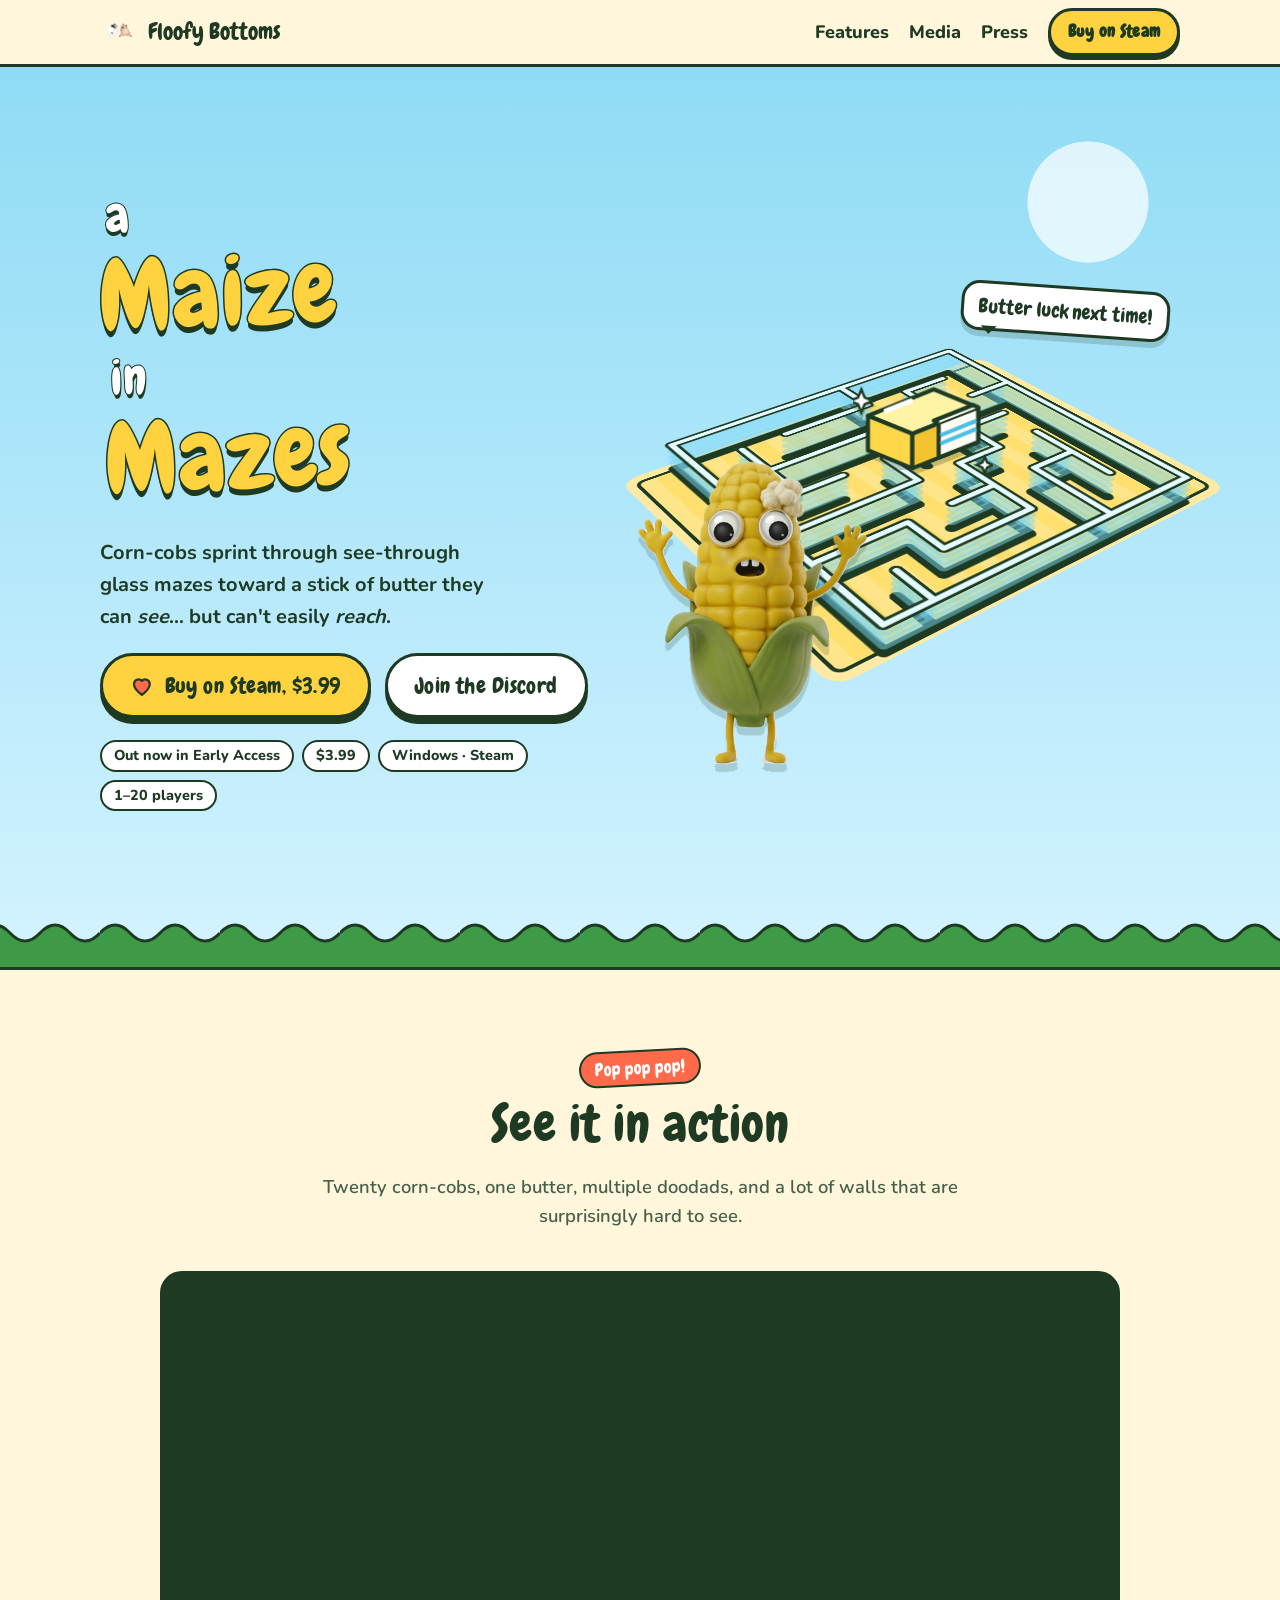
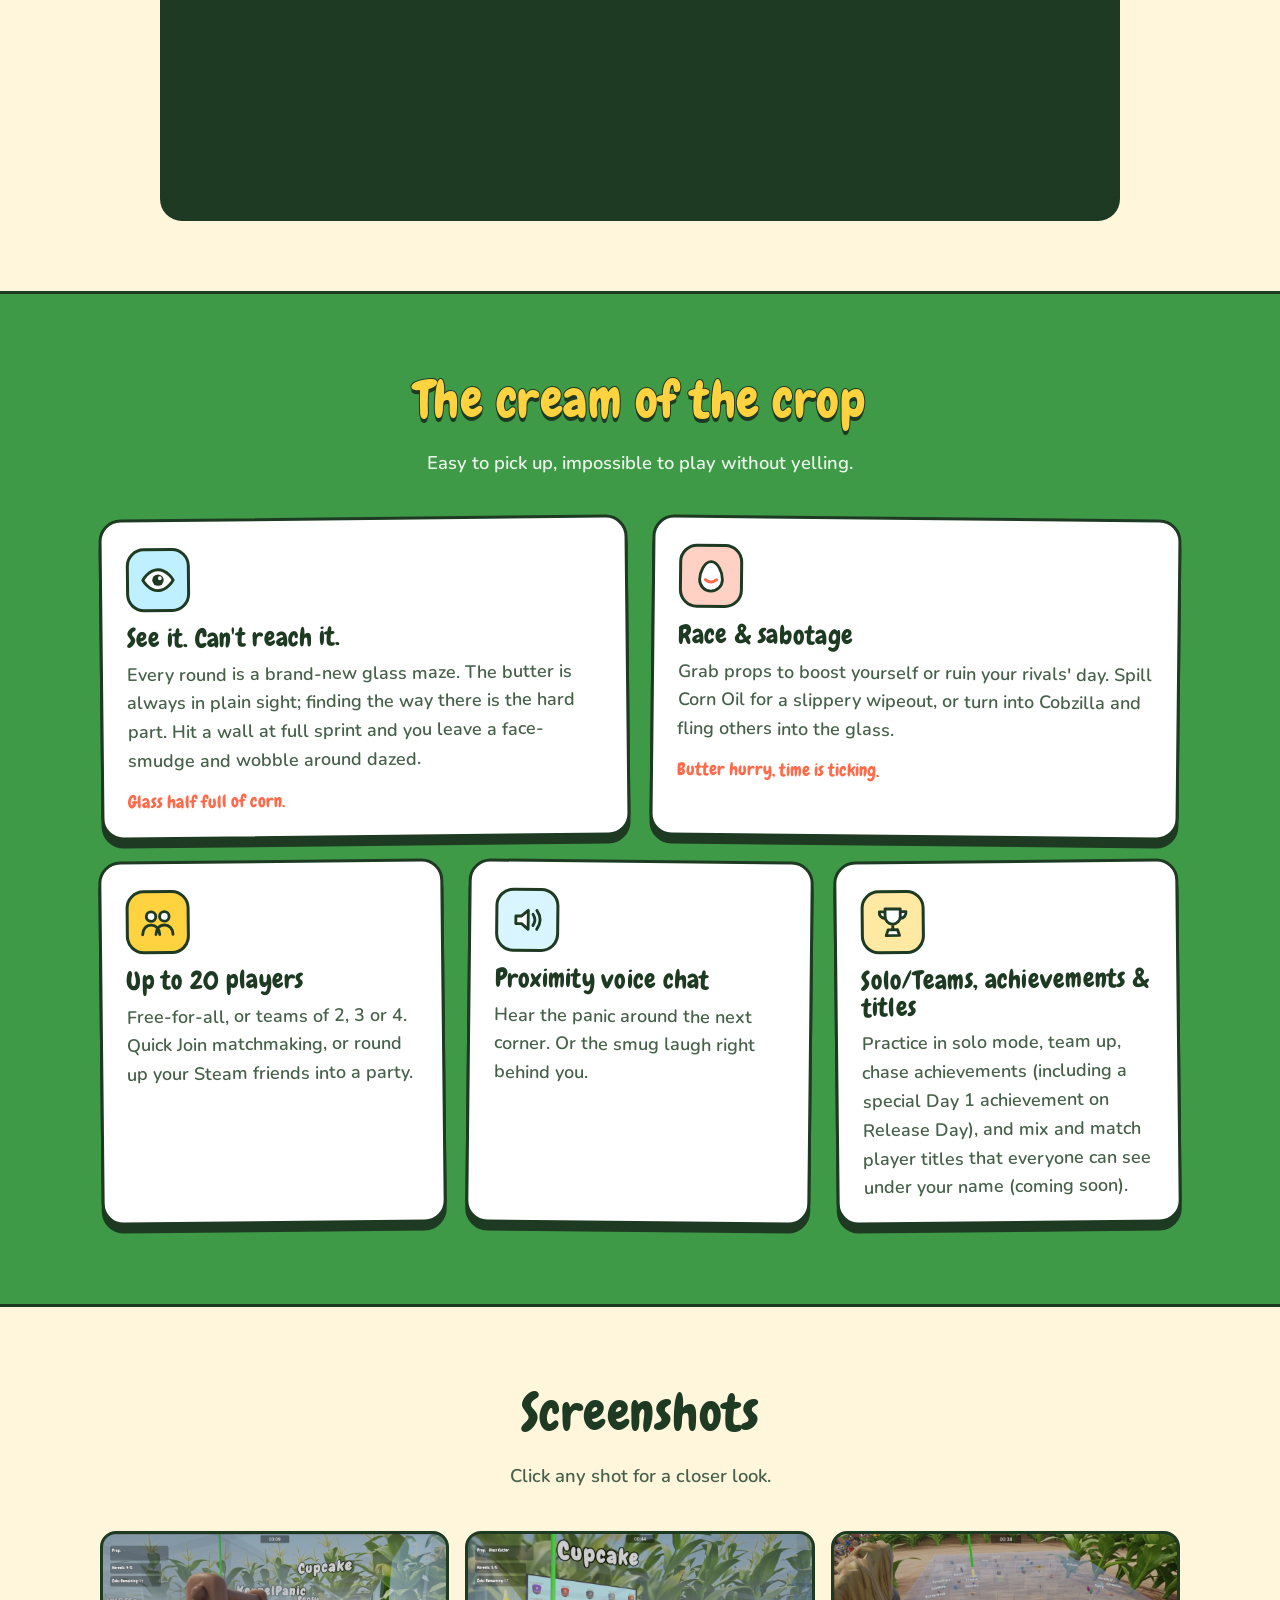
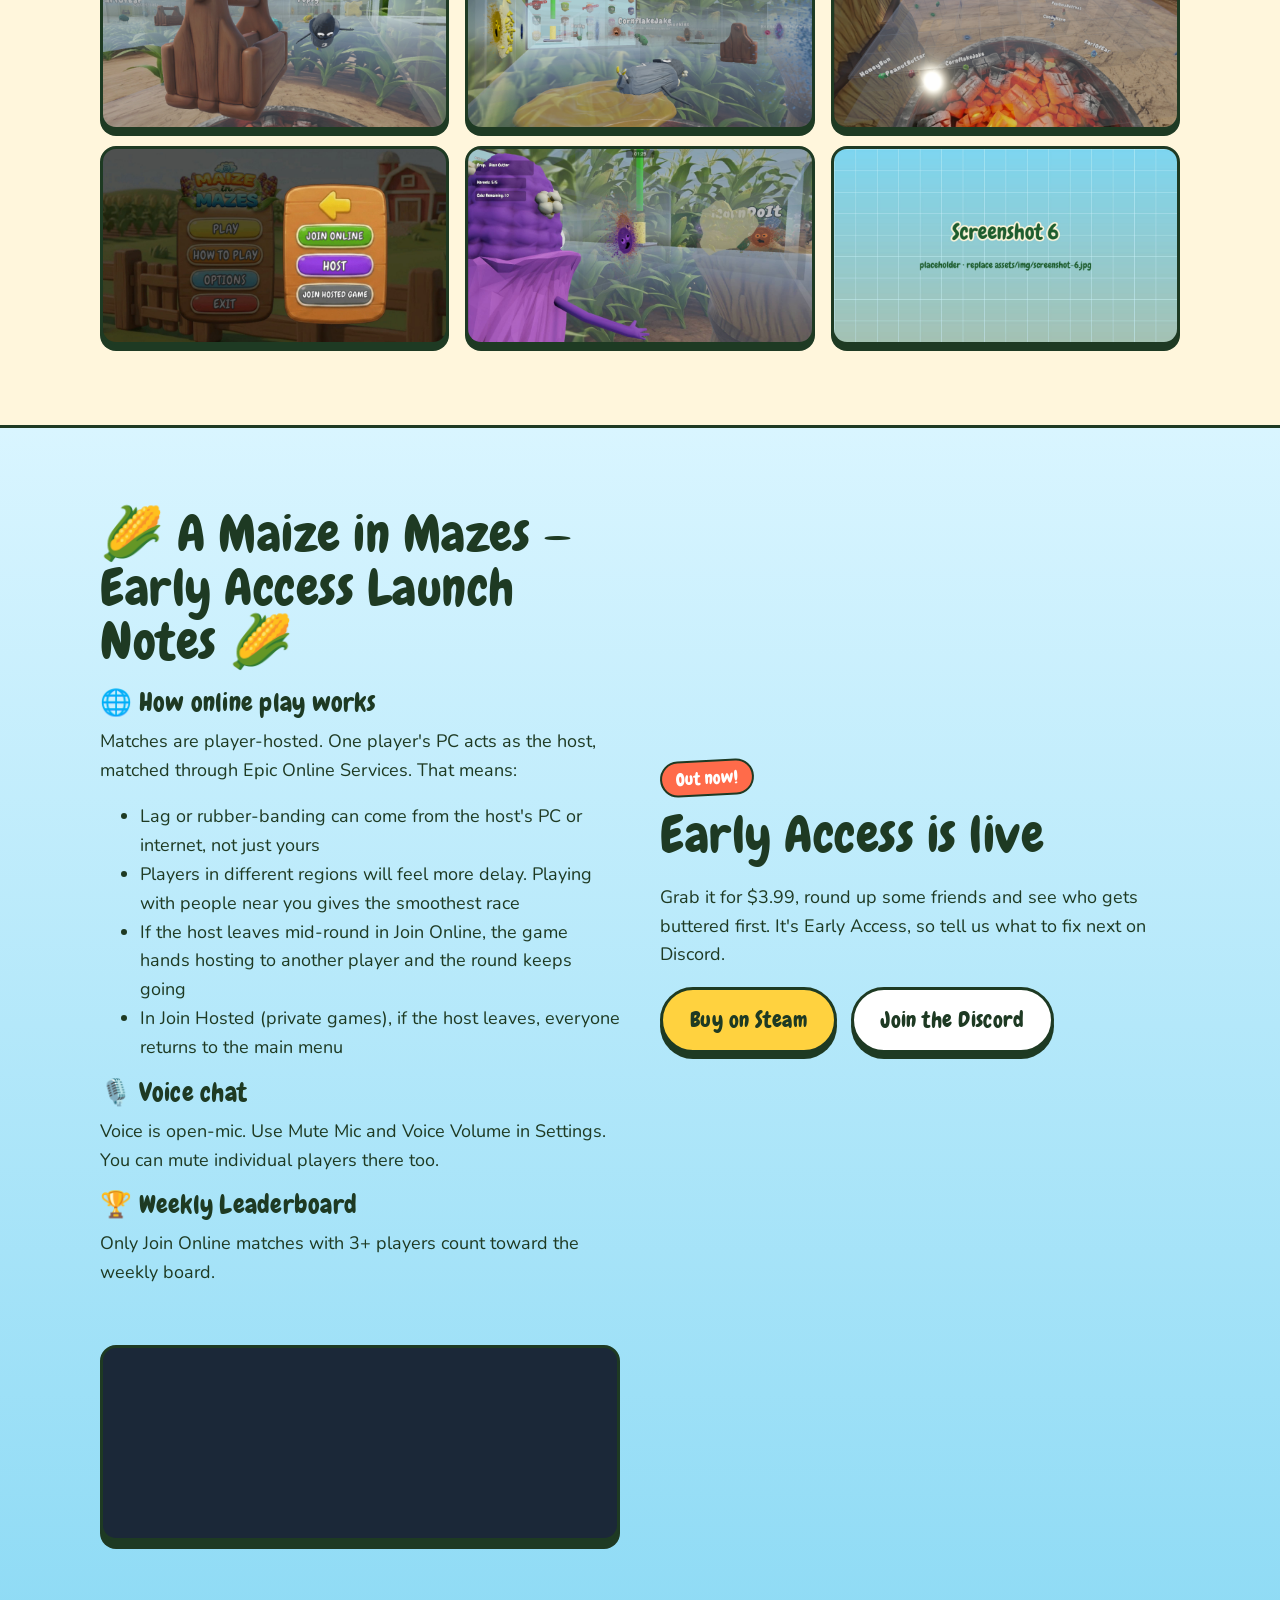
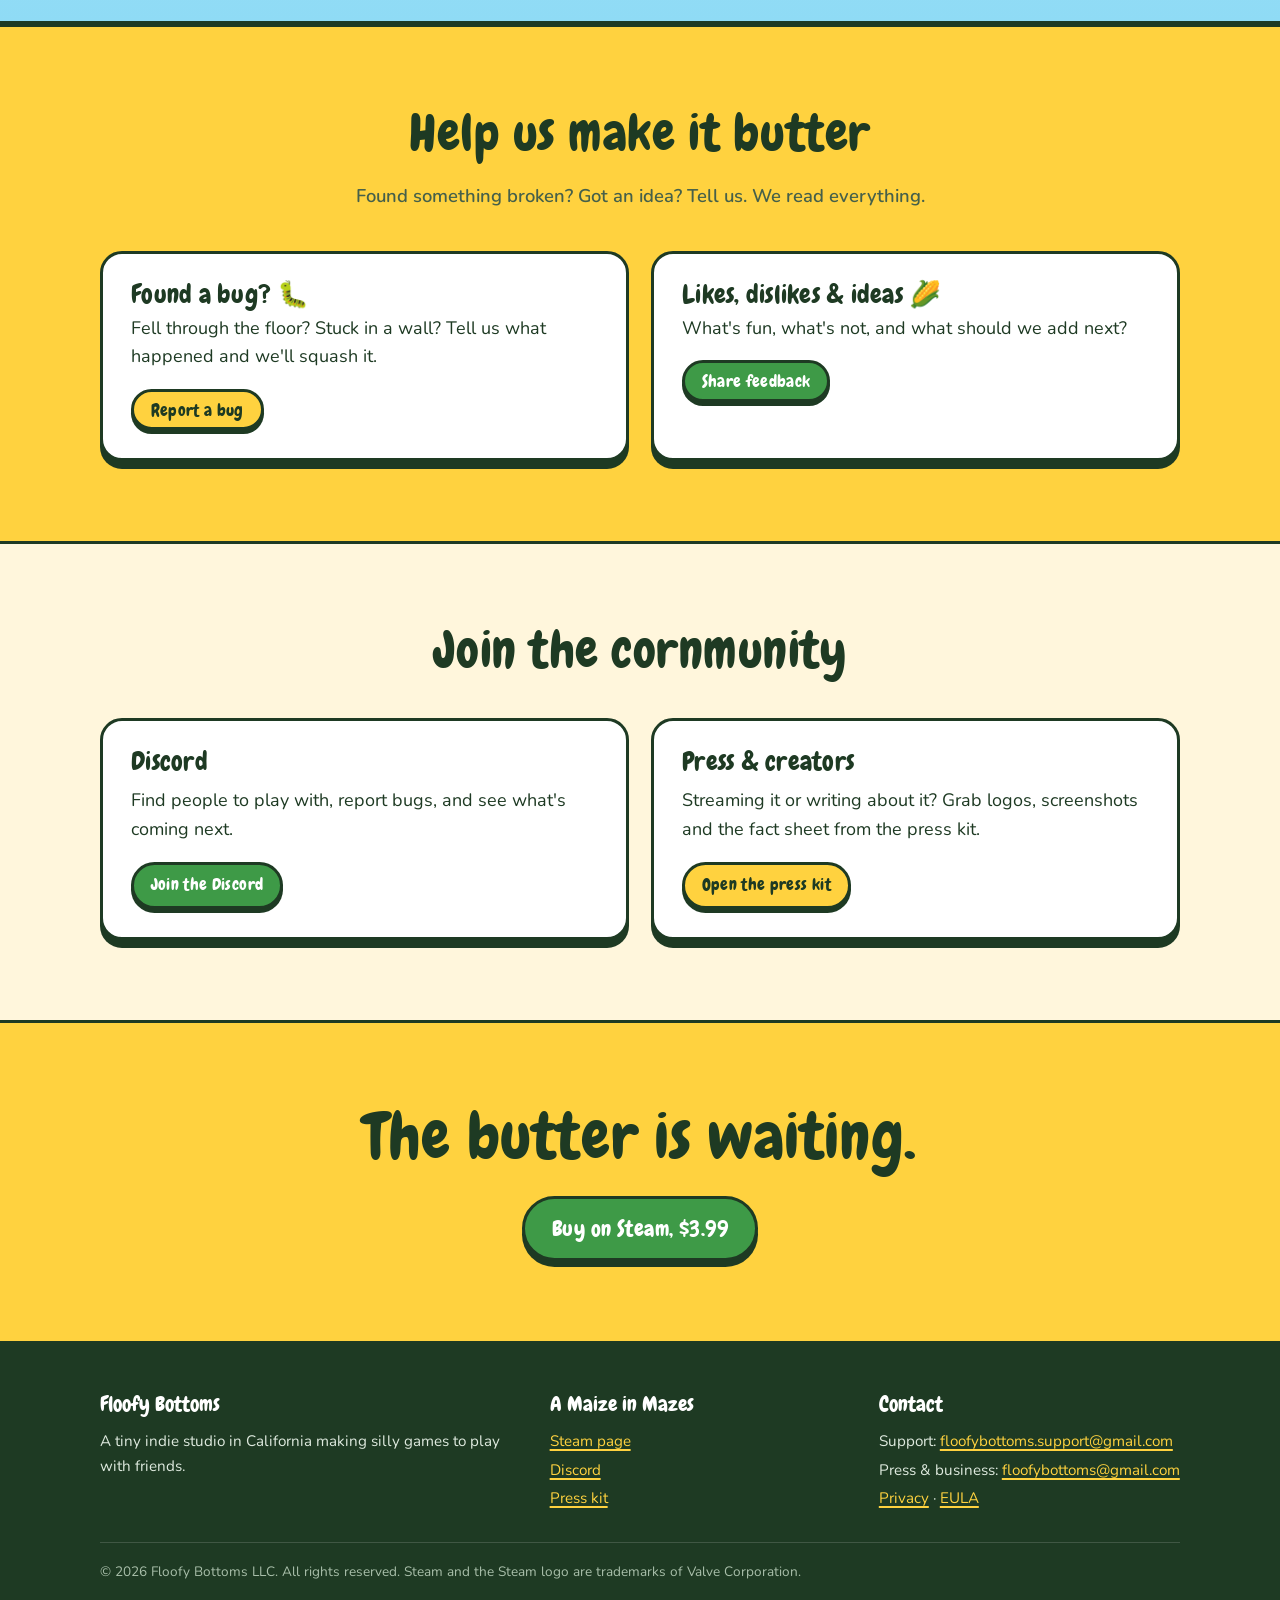
==== commit 45e584d8: "Refactor early access launch notes section" ====
--- a/a-maize-in-mazes/index.html
+++ b/a-maize-in-mazes/index.html
@@ -176,20 +176,23 @@
     <!-- ================= STEAM ================= -->
     <section class="band-sky" id="playtest" aria-labelledby="pt-h">
       <div class="wrap split">
-        <div class="ea-notes"
-          <h2 id="fb-h">🌽 A Maize in Mazes — Early Access Launch Notes 🌽</h2>
-          <p>🌐 How online play works</p>
-          <p> Matches are player-hosted. One player's PC acts as the host, matched through Epic Online Services. That means:</p>
-          <p>  • Lag or rubber-banding can come from the host's PC or internet, not just yours</p>
-          <p>  • Players in different regions will feel more delay. Playing with people near you gives the smoothest race</p>
-          <p>  • If the host leaves mid-round in Join Online, the game hands hosting to another player and the round keeps going</p>
-          <p>  • In Join Hosted (private games), if the host leaves, everyone returns to the main menu</p>
-            
-          <p>🎙️ Voice chat</p>
-          <p> Voice is open-mic. Use Mute Mic and Voice Volume in Settings. You can mute individual players there too.</p>
-            
-          <p>🏆 Weekly Leaderboard</p>
-          <p> Only Join Online matches with 3+ players count toward the weekly board.</p>
+        <div class="ea-notes">
+          <h2 id="pt-h">🌽 A Maize in Mazes — Early Access Launch Notes 🌽</h2>
+        
+          <h3>🌐 How online play works</h3>
+          <p>Matches are player-hosted. One player's PC acts as the host, matched through Epic Online Services. That means:</p>
+          <ul>
+            <li>Lag or rubber-banding can come from the host's PC or internet, not just yours</li>
+            <li>Players in different regions will feel more delay. Playing with people near you gives the smoothest race</li>
+            <li>If the host leaves mid-round in Join Online, the game hands hosting to another player and the round keeps going</li>
+            <li>In Join Hosted (private games), if the host leaves, everyone returns to the main menu</li>
+          </ul>
+        
+          <h3>🎙️ Voice chat</h3>
+          <p>Voice is open-mic. Use Mute Mic and Voice Volume in Settings. You can mute individual players there too.</p>
+        
+          <h3>🏆 Weekly Leaderboard</h3>
+          <p>Only Join Online matches with 3+ players count toward the weekly board.</p>
         </div>
       
         <div class="only-post">
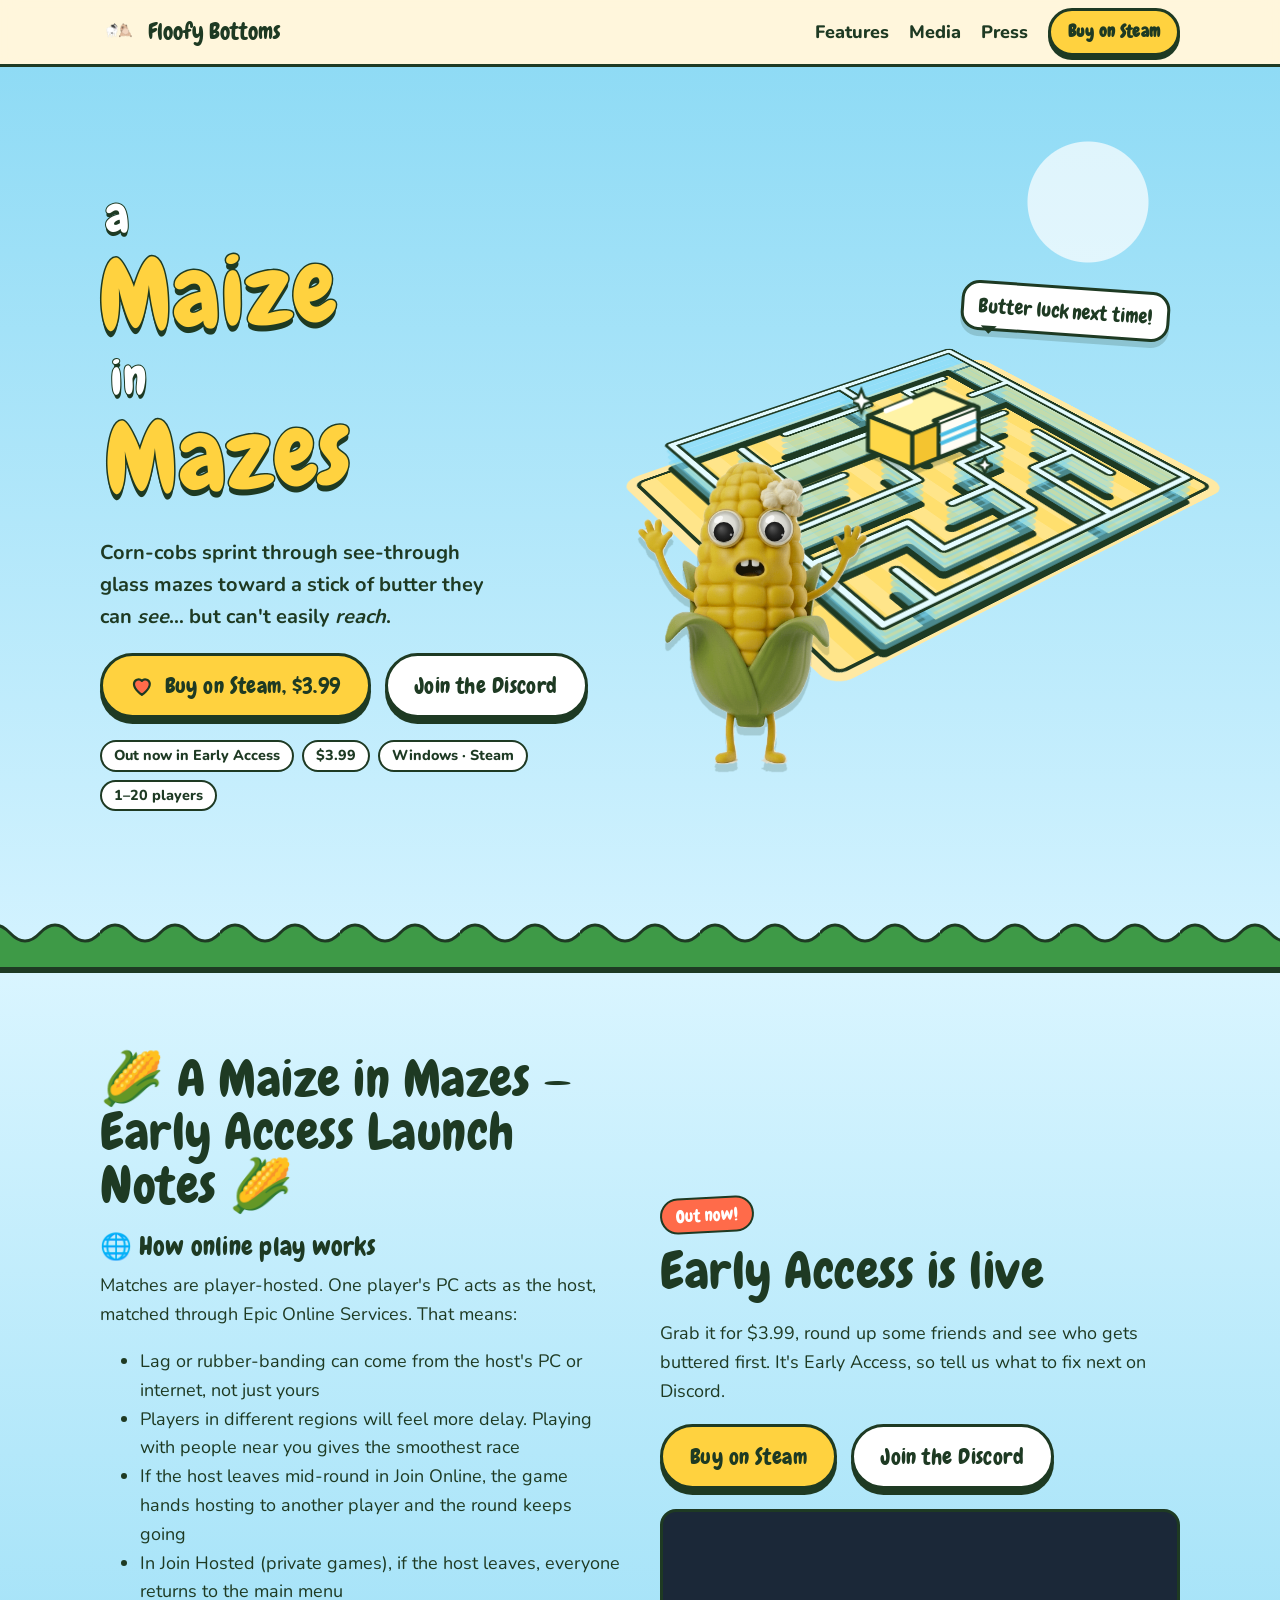
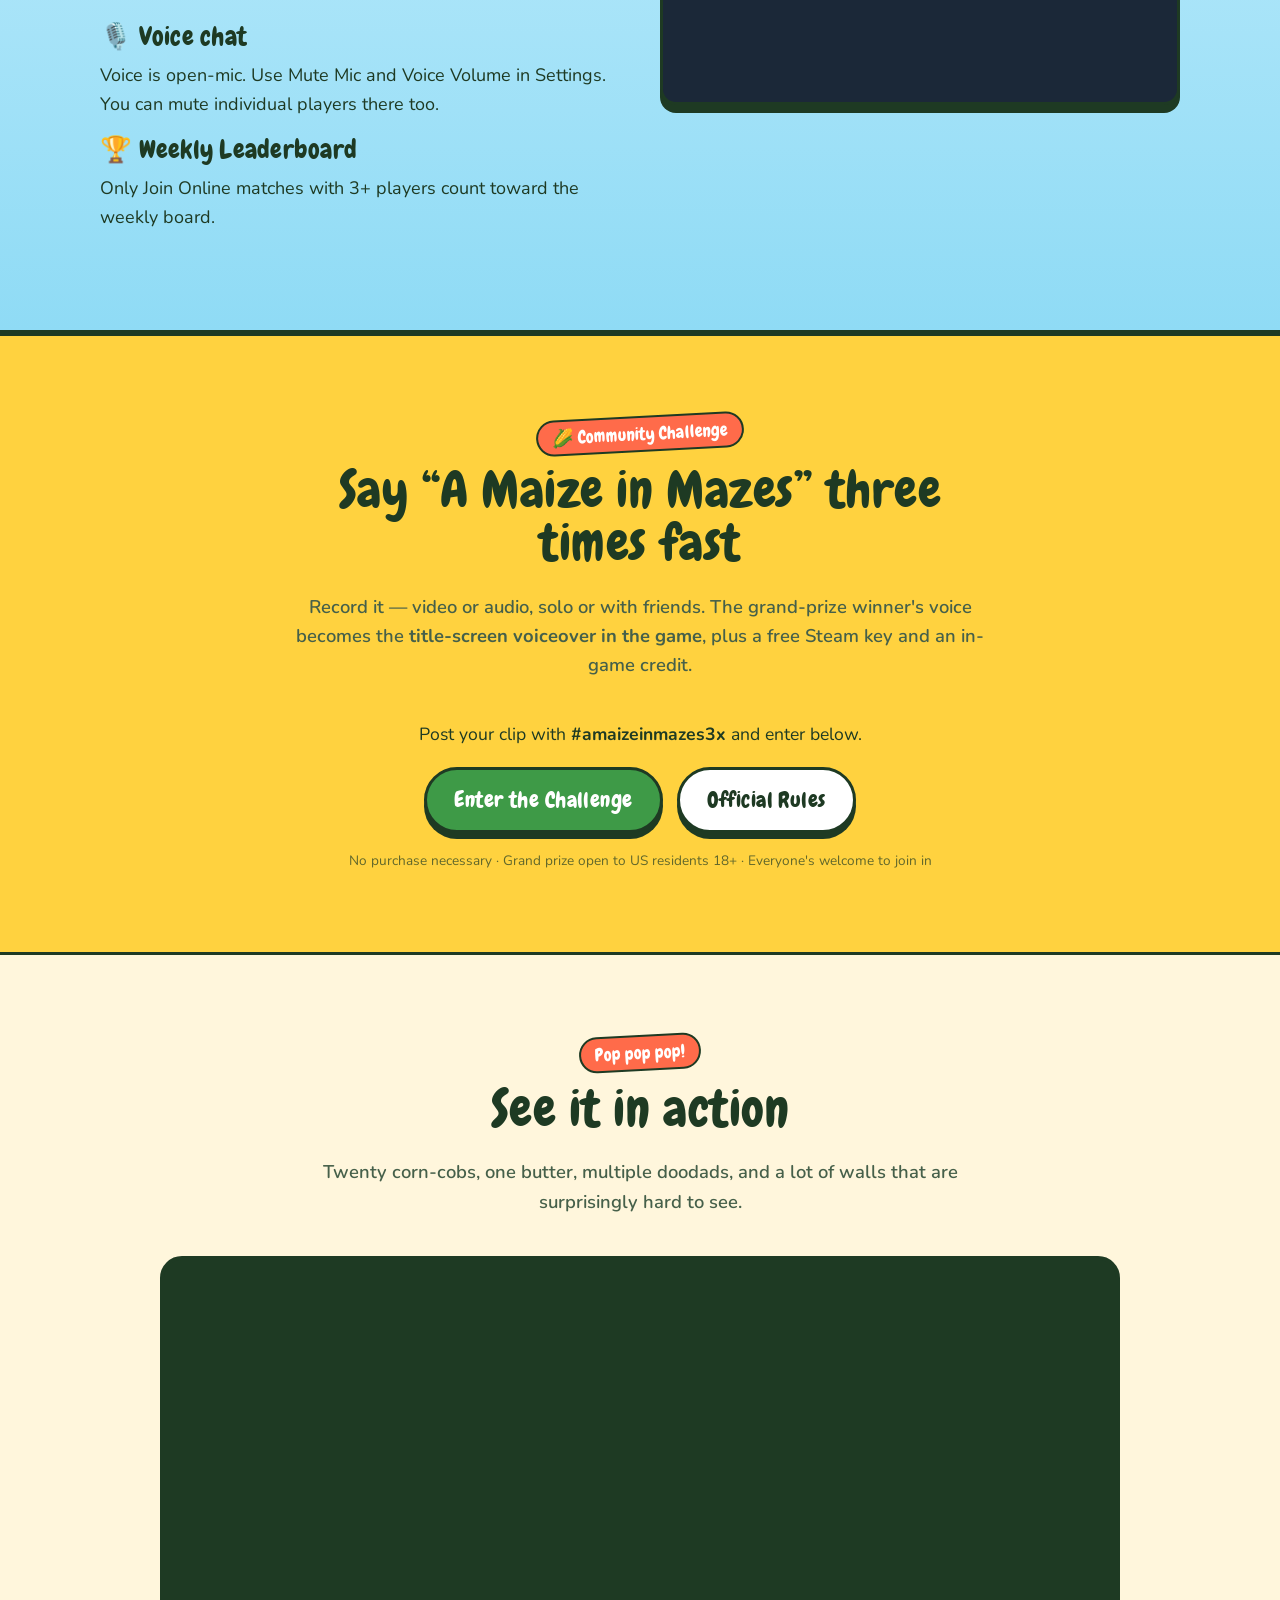
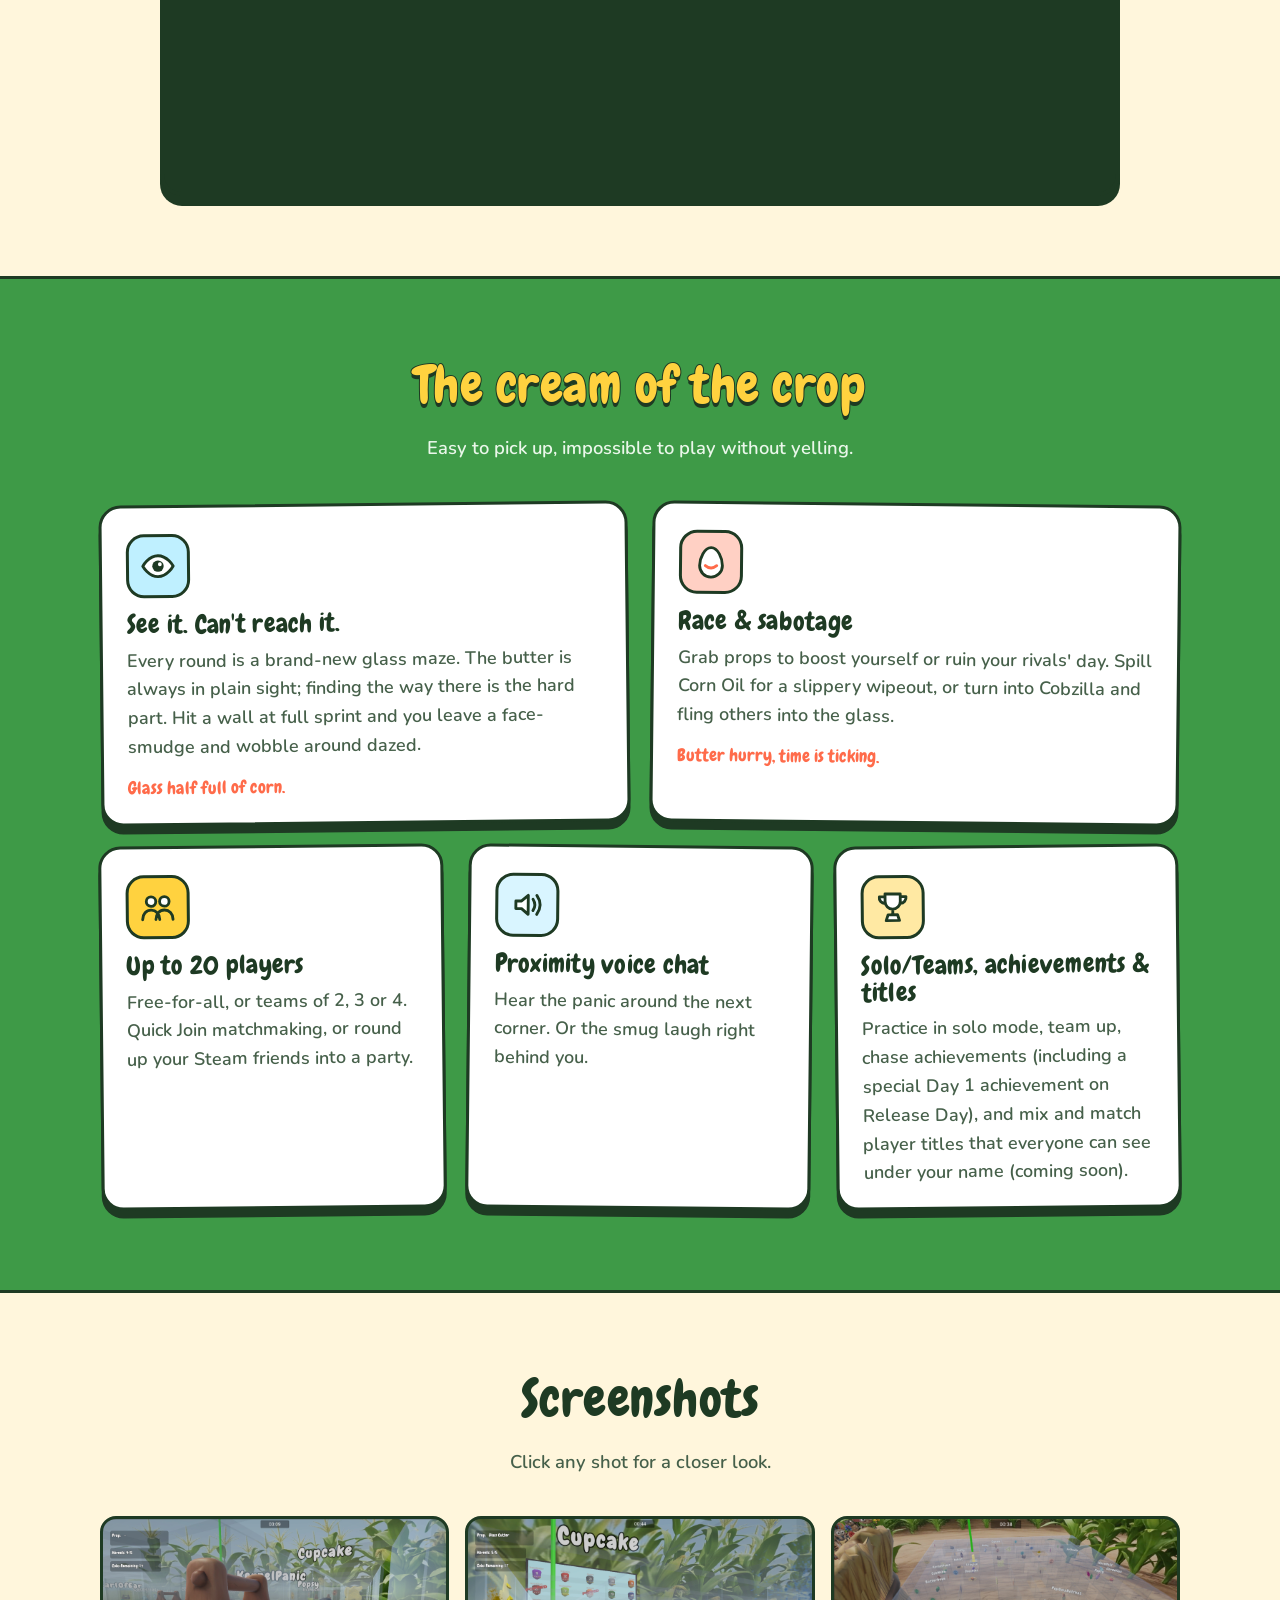
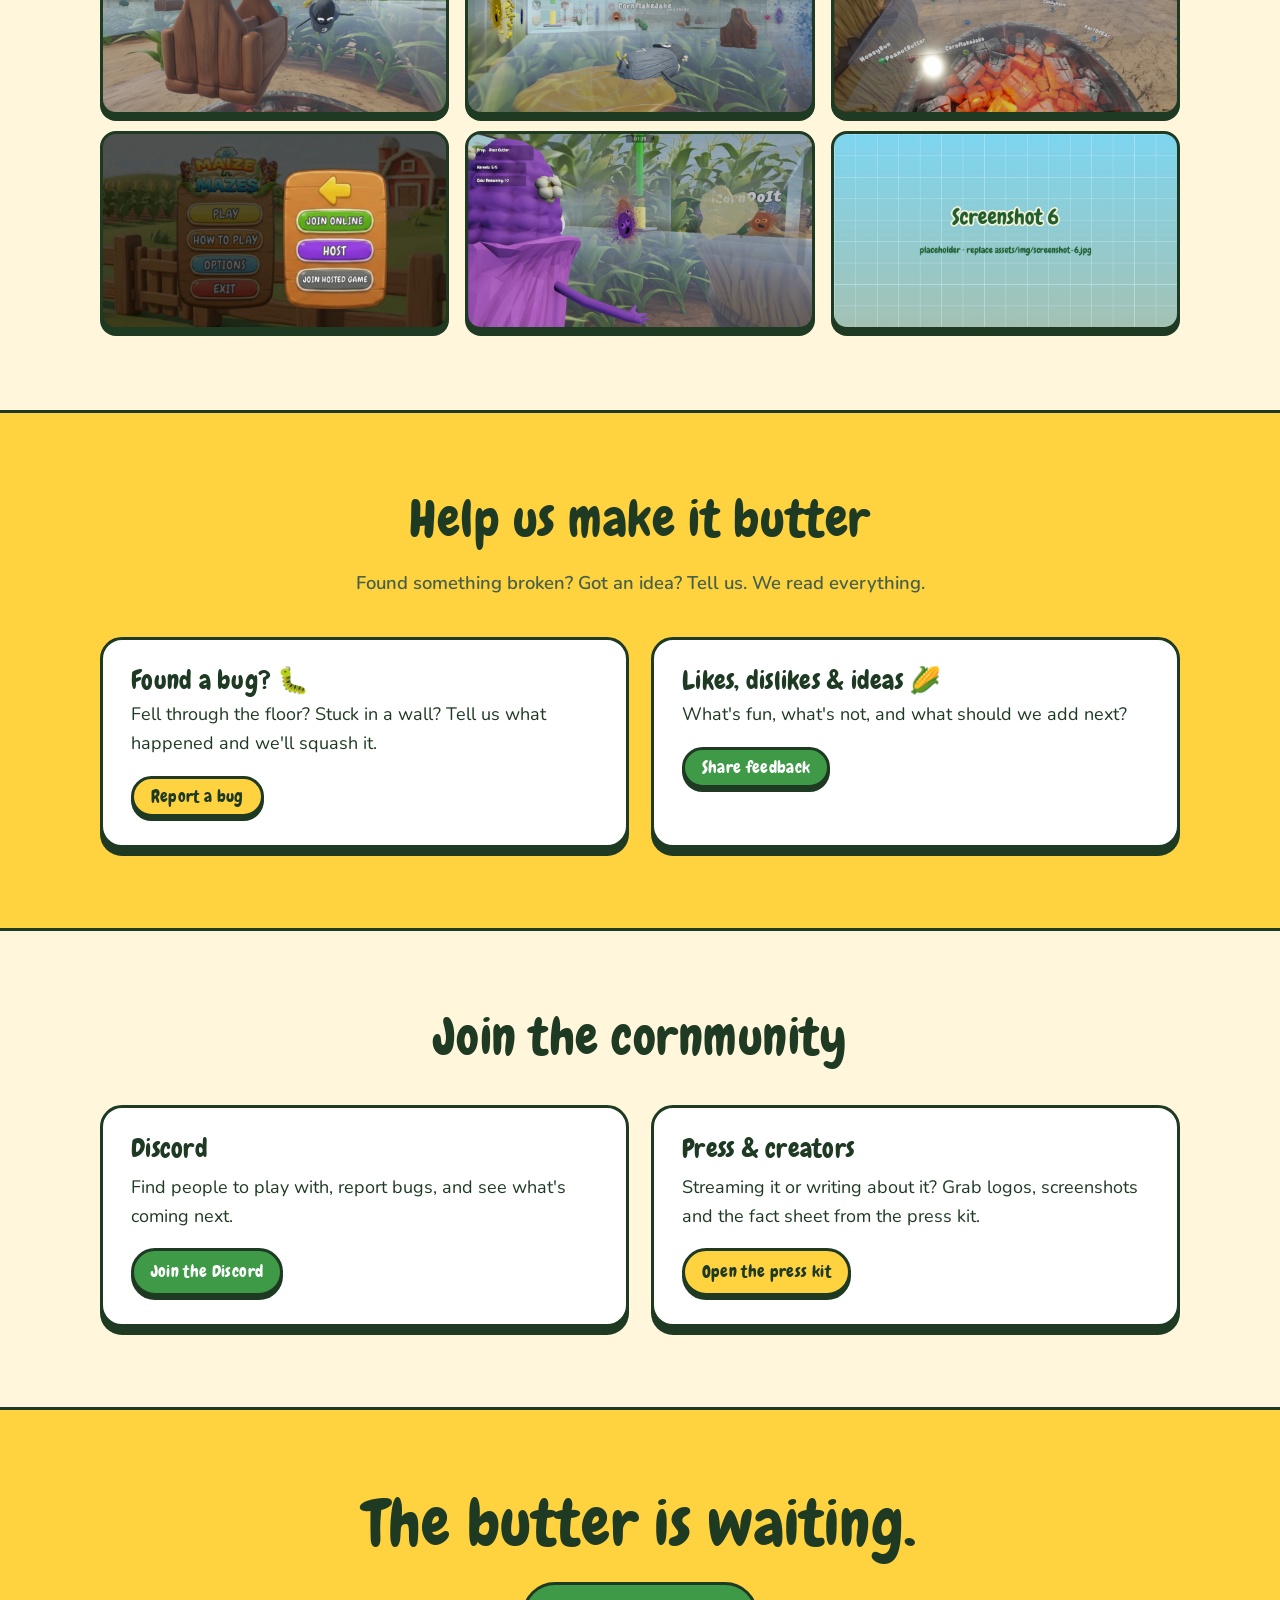
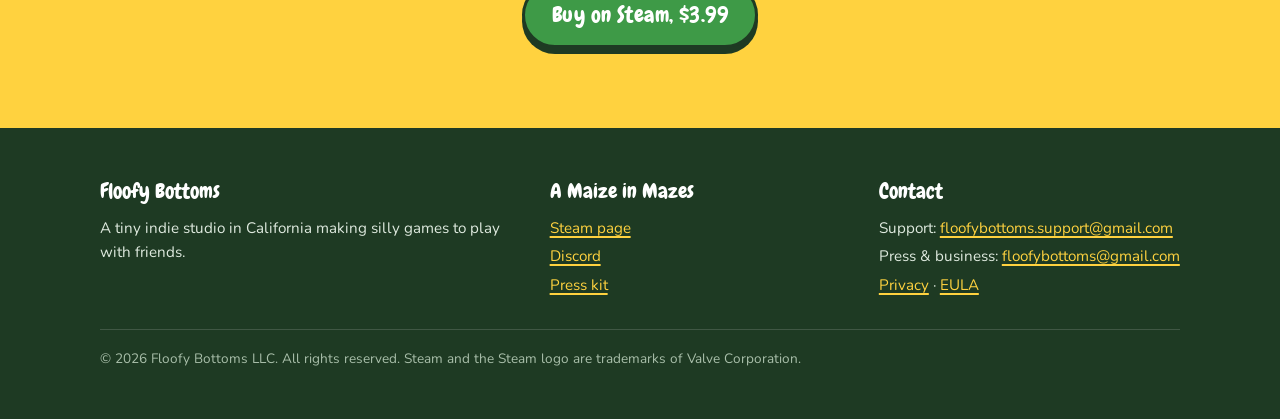
==== commit 0e04d51f: "Add files via upload" ====
--- a/a-maize-in-mazes/index.html
+++ b/a-maize-in-mazes/index.html
@@ -97,6 +97,65 @@
     </g>
             </svg>
           </div>
+        </div>
+      </div>
+    </section>
+
+    <!-- ================= STEAM / EARLY ACCESS LAUNCH NOTES ================= -->
+    <section class="band-sky" id="playtest" aria-labelledby="pt-h">
+      <div class="wrap split">
+        <div class="ea-notes">
+          <h2 id="pt-h">🌽 A Maize in Mazes — Early Access Launch Notes 🌽</h2>
+
+          <h3>🌐 How online play works</h3>
+          <p>Matches are player-hosted. One player's PC acts as the host, matched through Epic Online Services. That means:</p>
+          <ul>
+            <li>Lag or rubber-banding can come from the host's PC or internet, not just yours</li>
+            <li>Players in different regions will feel more delay. Playing with people near you gives the smoothest race</li>
+            <li>If the host leaves mid-round in Join Online, the game hands hosting to another player and the round keeps going</li>
+            <li>In Join Hosted (private games), if the host leaves, everyone returns to the main menu</li>
+          </ul>
+
+          <h3>🎙️ Voice chat</h3>
+          <p>Voice is open-mic. Use Mute Mic and Voice Volume in Settings. You can mute individual players there too.</p>
+
+          <h3>🏆 Weekly Leaderboard</h3>
+          <p>Only Join Online matches with 3+ players count toward the weekly board.</p>
+        </div>
+
+        <div class="ea-right" style="display:flex; flex-direction:column; gap:20px;">
+          <div class="only-post">
+            <span class="kicker">Out now!</span>
+            <h2>Early Access is live</h2>
+            <p>Grab it for $3.99, round up some friends and see who gets buttered first. It's Early Access, so tell us what to fix next on Discord.</p>
+            <div class="btn-row">
+              <a class="btn" data-steam href="https://store.steampowered.com/app/5151180/">Buy on Steam</a>
+              <a class="btn btn-white" href="/discord">Join the Discord</a>
+            </div>
+          </div>
+          <div class="steam-widget">
+            <iframe src="https://store.steampowered.com/widget/5151180/" title="A Maize in Mazes on Steam" loading="lazy"></iframe>
+          </div>
+        </div>
+      </div>
+    </section>
+
+    <!-- ================= CHALLENGE ================= -->
+    <section class="band-butter" id="challenge" aria-labelledby="challenge-h">
+      <div class="wrap">
+        <div class="section-head">
+          <span class="kicker">🌽 Community Challenge</span>
+          <h2 id="challenge-h">Say &ldquo;A Maize in Mazes&rdquo; three times fast</h2>
+          <p>Record it &mdash; video or audio, solo or with friends. The grand-prize winner's voice becomes the <strong>title-screen voiceover in the game</strong>, plus a free Steam key and an in-game credit.</p>
+        </div>
+        <div style="text-align:center;">
+          <p style="font-size:1.1rem; margin:0 0 1.2rem;">Post your clip with <strong>#amaizeinmazes3x</strong> and enter below.</p>
+          <div class="btn-row" style="justify-content:center;">
+            <!-- TODO before launch: replace ENTRY_FORM_LINK with the published Google Form URL -->
+            <a class="btn btn-green" href="ENTRY_FORM_LINK">Enter the Challenge</a>
+            <a class="btn btn-white" href="/maize-challenge-rules/">Official Rules</a>
+          </div>
+          <p style="font-size:.85rem; opacity:.7; margin:1.1rem 0 0;">No purchase necessary &middot; Grand prize open to US residents 18+ &middot; Everyone's welcome to join in</p>
         </div>
       </div>
     </section>
@@ -173,43 +232,6 @@
       </div>
     </section>
 
-    <!-- ================= STEAM ================= -->
-    <section class="band-sky" id="playtest" aria-labelledby="pt-h">
-      <div class="wrap split">
-        <div class="ea-notes">
-          <h2 id="pt-h">🌽 A Maize in Mazes — Early Access Launch Notes 🌽</h2>
-        
-          <h3>🌐 How online play works</h3>
-          <p>Matches are player-hosted. One player's PC acts as the host, matched through Epic Online Services. That means:</p>
-          <ul>
-            <li>Lag or rubber-banding can come from the host's PC or internet, not just yours</li>
-            <li>Players in different regions will feel more delay. Playing with people near you gives the smoothest race</li>
-            <li>If the host leaves mid-round in Join Online, the game hands hosting to another player and the round keeps going</li>
-            <li>In Join Hosted (private games), if the host leaves, everyone returns to the main menu</li>
-          </ul>
-        
-          <h3>🎙️ Voice chat</h3>
-          <p>Voice is open-mic. Use Mute Mic and Voice Volume in Settings. You can mute individual players there too.</p>
-        
-          <h3>🏆 Weekly Leaderboard</h3>
-          <p>Only Join Online matches with 3+ players count toward the weekly board.</p>
-        </div>
-      
-        <div class="only-post">
-          <span class="kicker">Out now!</span>
-          <h2>Early Access is live</h2>
-          <p>Grab it for $3.99, round up some friends and see who gets buttered first. It's Early Access, so tell us what to fix next on Discord.</p>
-          <div class="btn-row">
-            <a class="btn" data-steam href="https://store.steampowered.com/app/5151180/">Buy on Steam</a>
-            <a class="btn btn-white" href="/discord">Join the Discord</a>
-          </div>
-        </div>
-        <div class="steam-widget">
-          <iframe src="https://store.steampowered.com/widget/5151180/" title="A Maize in Mazes on Steam" loading="lazy"></iframe>
-        </div>
-      </div>
-    </section>
-
     <!-- ================= BUGS & FEEDBACK ================= -->
     <section class="band-butter" id="feedback" aria-labelledby="fb-h">
       <div class="wrap">
@@ -328,7 +350,7 @@
               </div>
             </div>
 
-            <label class="agree"><input type="checkbox" name="agreed_to_feedback_terms" value="Yes" required> <span>I agree to the <a href="/feedback-terms/" target="_blank" rel="noopener">Feedback &amp; Ideas Terms</a>: anything I send can be used freely by Floofy Bottoms, with no payment or credit.</span></label>            
+            <label class="agree"><input type="checkbox" name="agreed_to_feedback_terms" value="Yes" required> <span>I agree to the <a href="/feedback-terms/" target="_blank" rel="noopener">Feedback &amp; Ideas Terms</a>: anything I send can be used freely by Floofy Bottoms, with no payment or credit.</span></label>
             <label class="hp">Leave this empty <input type="checkbox" name="botcheck" tabindex="-1" autocomplete="off"></label>
 
             <div class="actions">
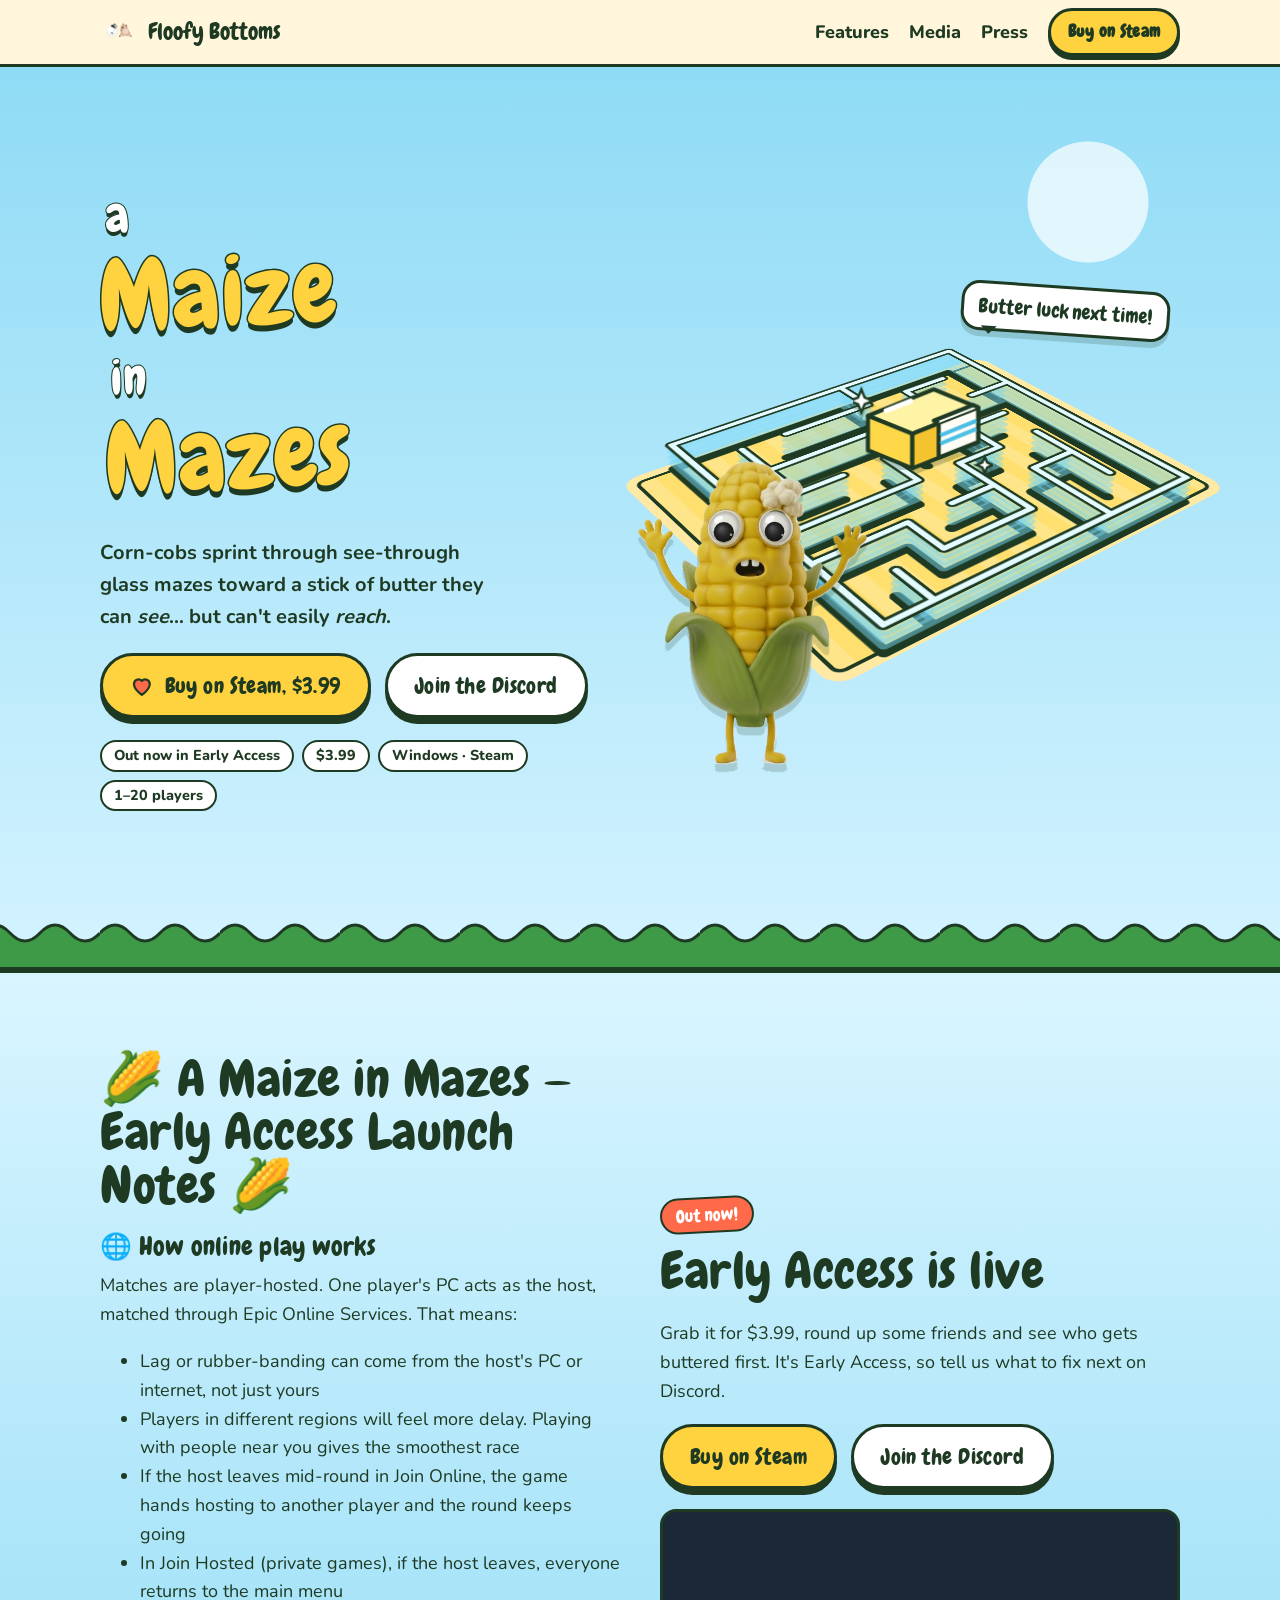
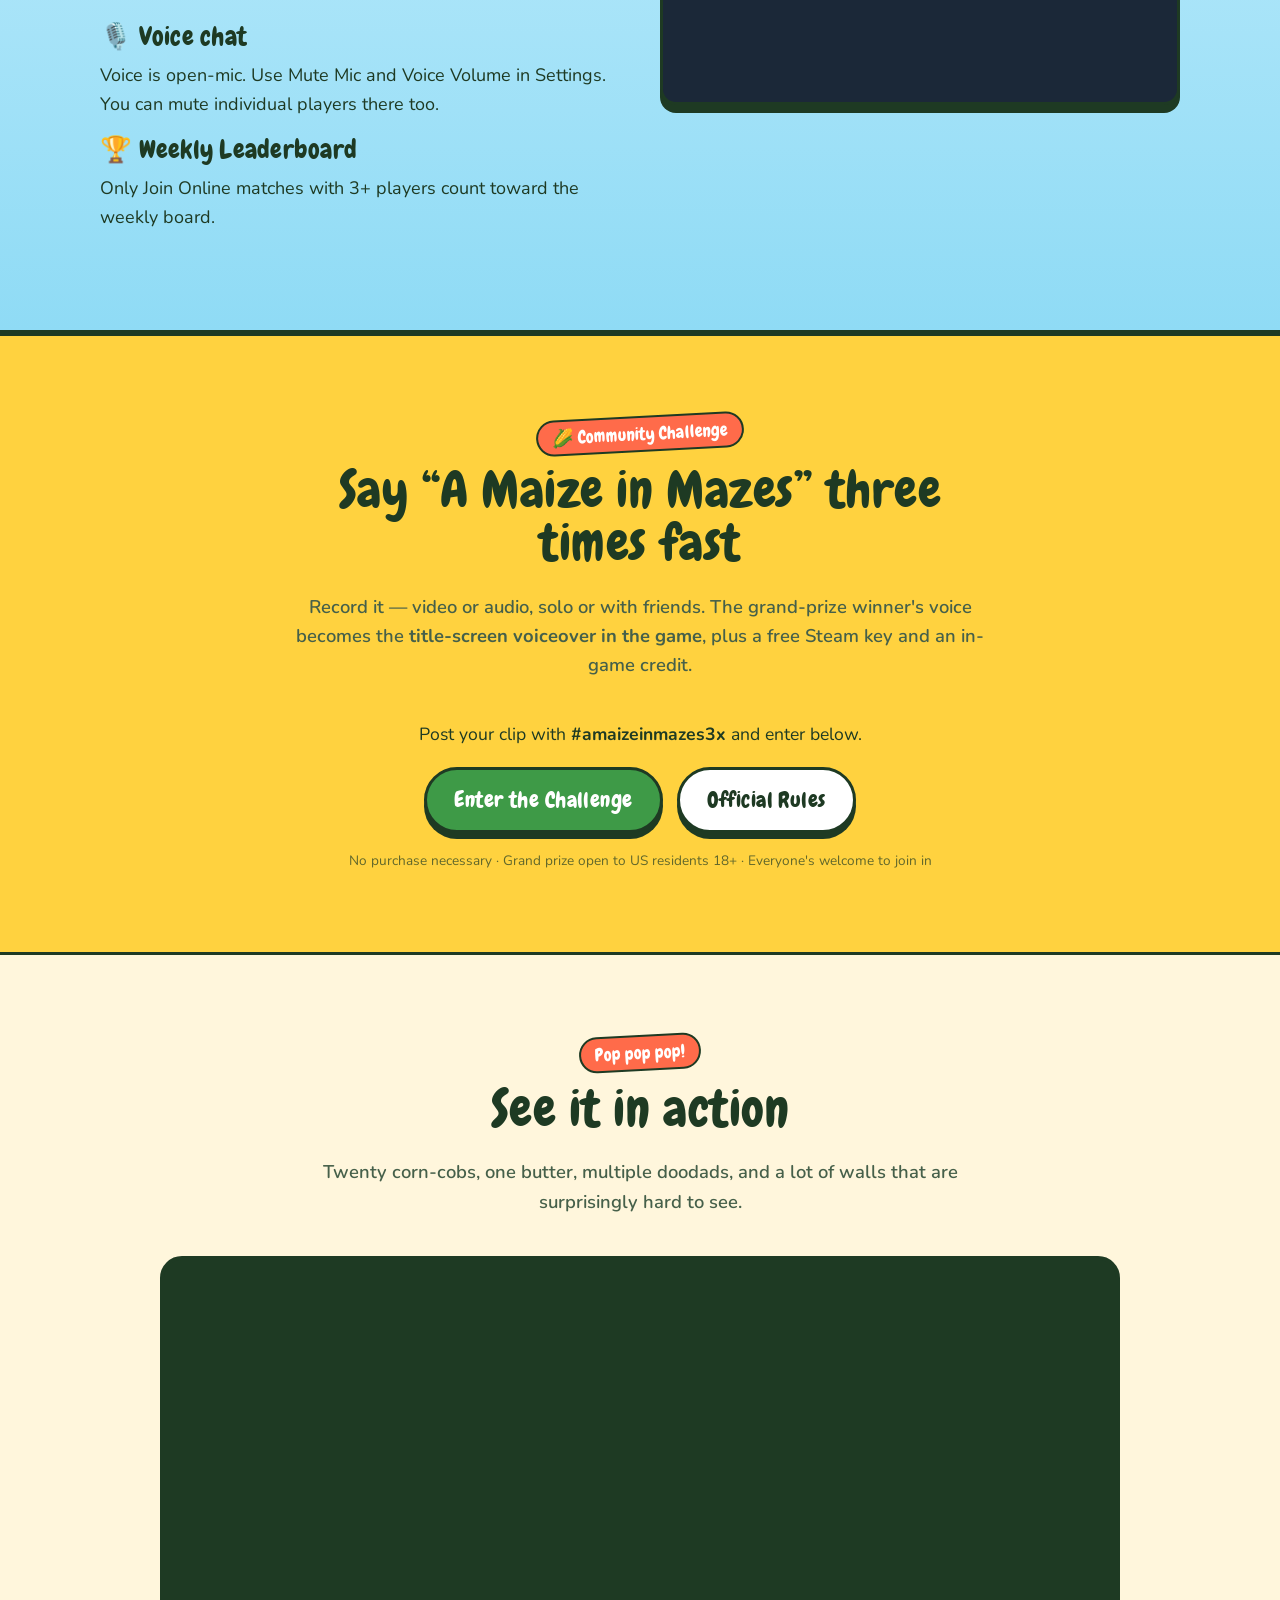
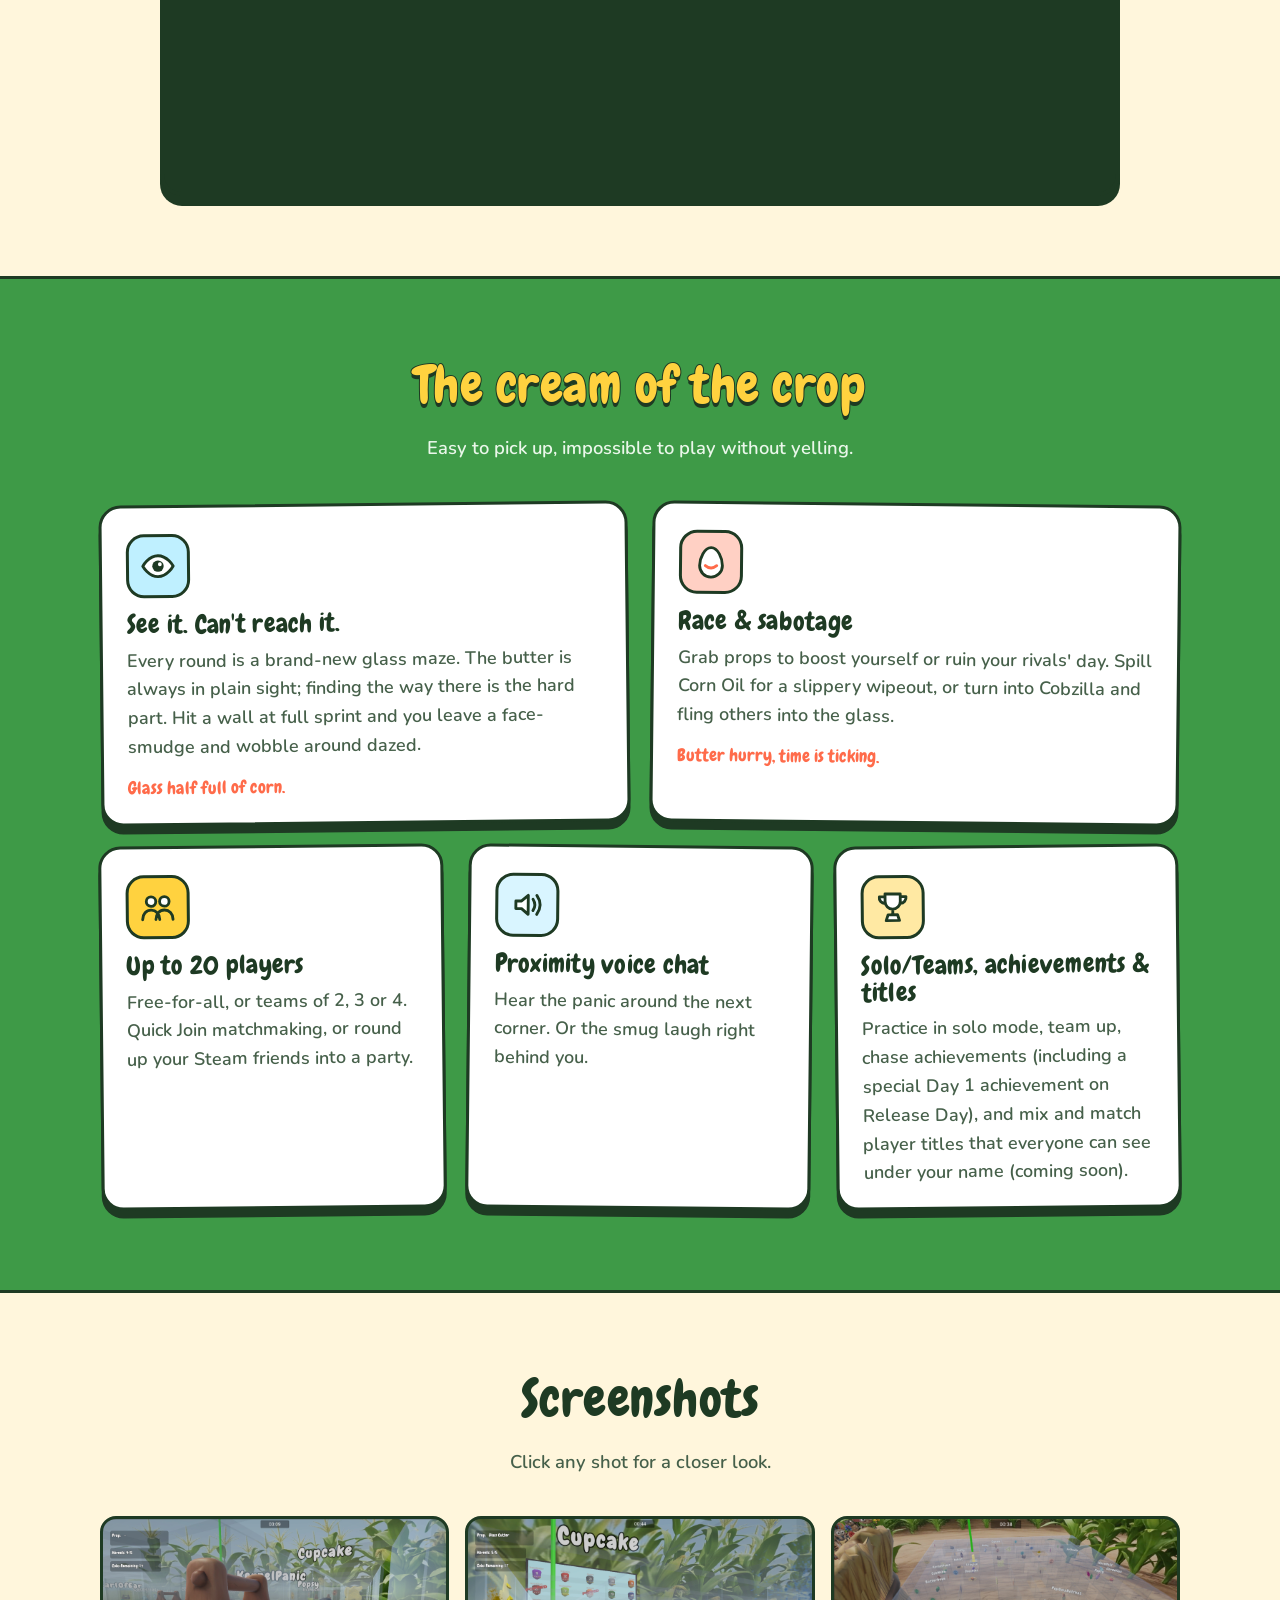
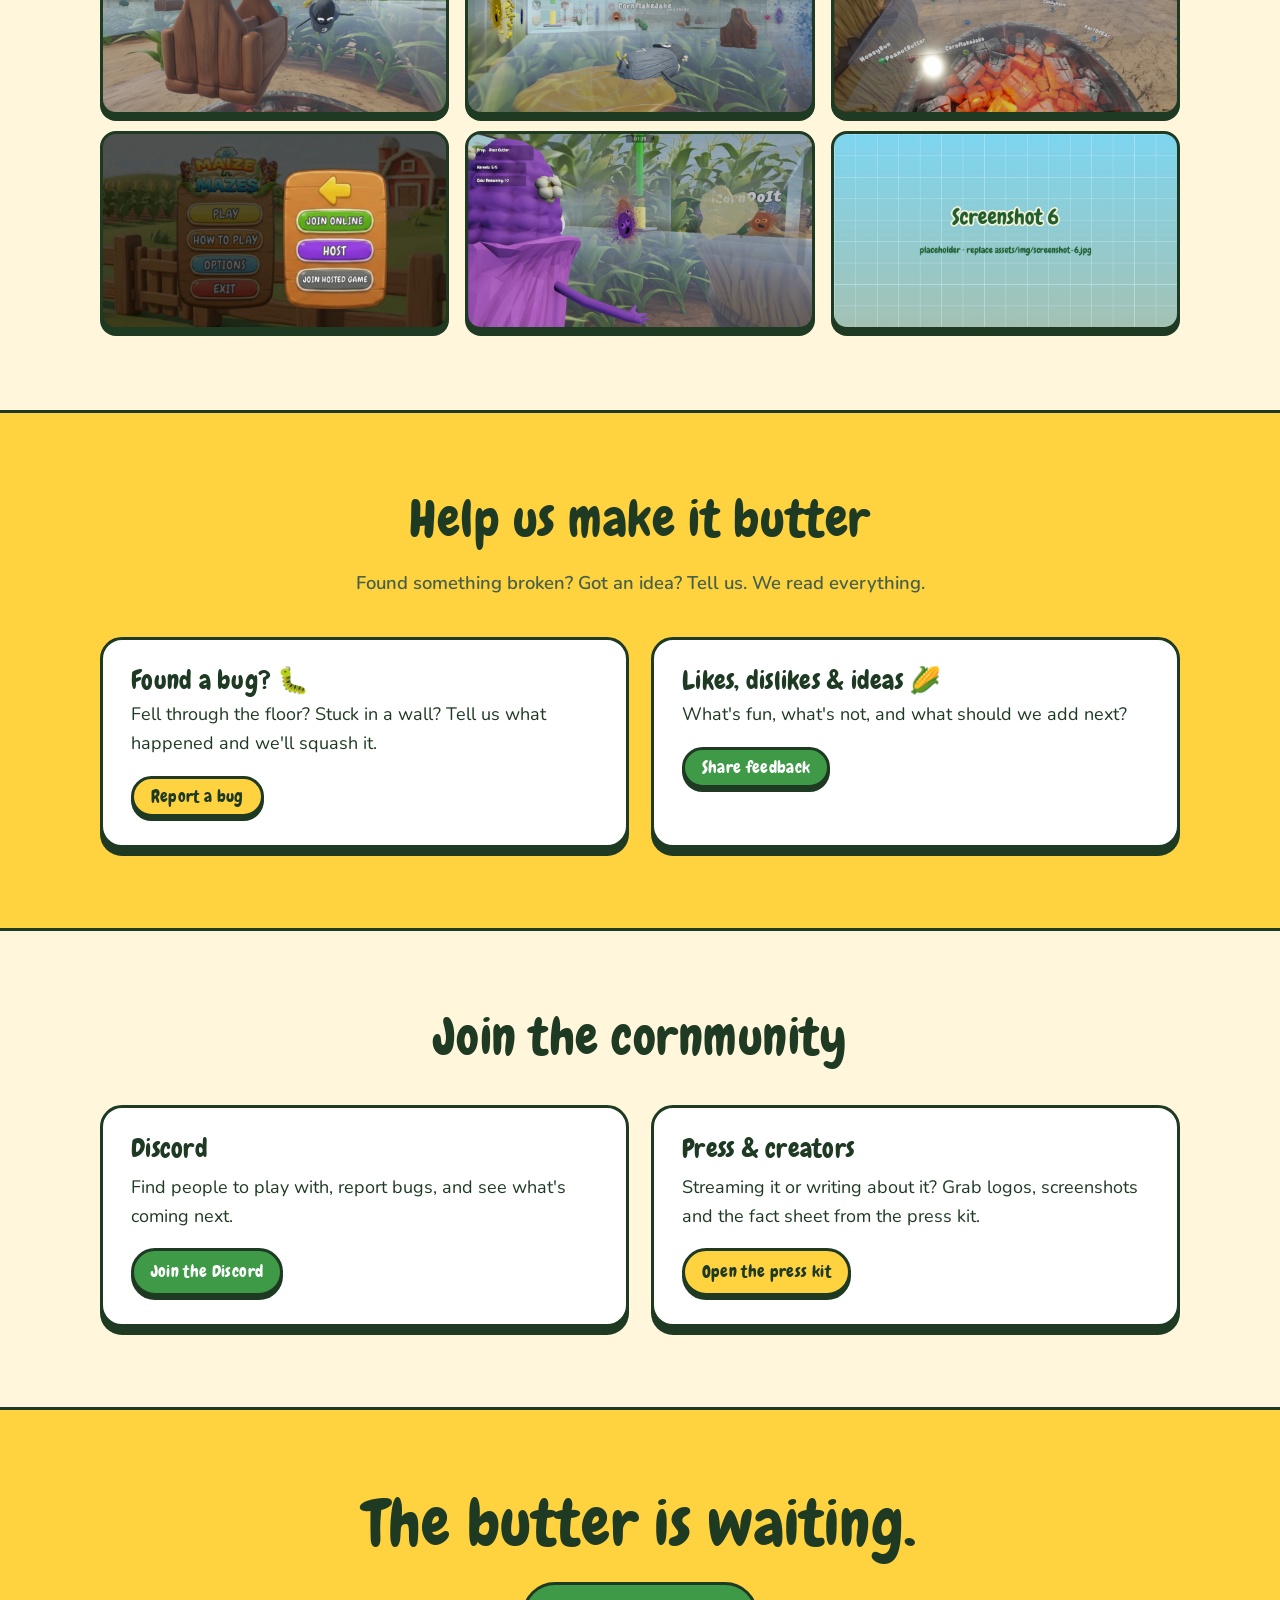
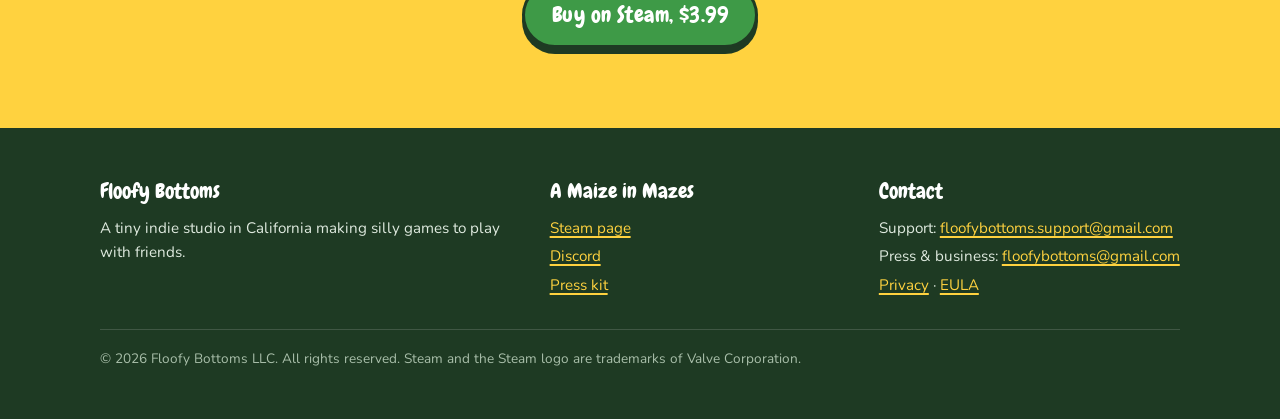
==== commit 36224ea2: "Update challenge entry link to published Google Form" ====
--- a/a-maize-in-mazes/index.html
+++ b/a-maize-in-mazes/index.html
@@ -151,8 +151,7 @@
         <div style="text-align:center;">
           <p style="font-size:1.1rem; margin:0 0 1.2rem;">Post your clip with <strong>#amaizeinmazes3x</strong> and enter below.</p>
           <div class="btn-row" style="justify-content:center;">
-            <!-- TODO before launch: replace ENTRY_FORM_LINK with the published Google Form URL -->
-            <a class="btn btn-green" href="ENTRY_FORM_LINK">Enter the Challenge</a>
+            <a class="btn btn-green" href="https://forms.gle/8BjeURe3zpGbwNCU9">Enter the Challenge</a>
             <a class="btn btn-white" href="/maize-challenge-rules/">Official Rules</a>
           </div>
           <p style="font-size:.85rem; opacity:.7; margin:1.1rem 0 0;">No purchase necessary &middot; Grand prize open to US residents 18+ &middot; Everyone's welcome to join in</p>
